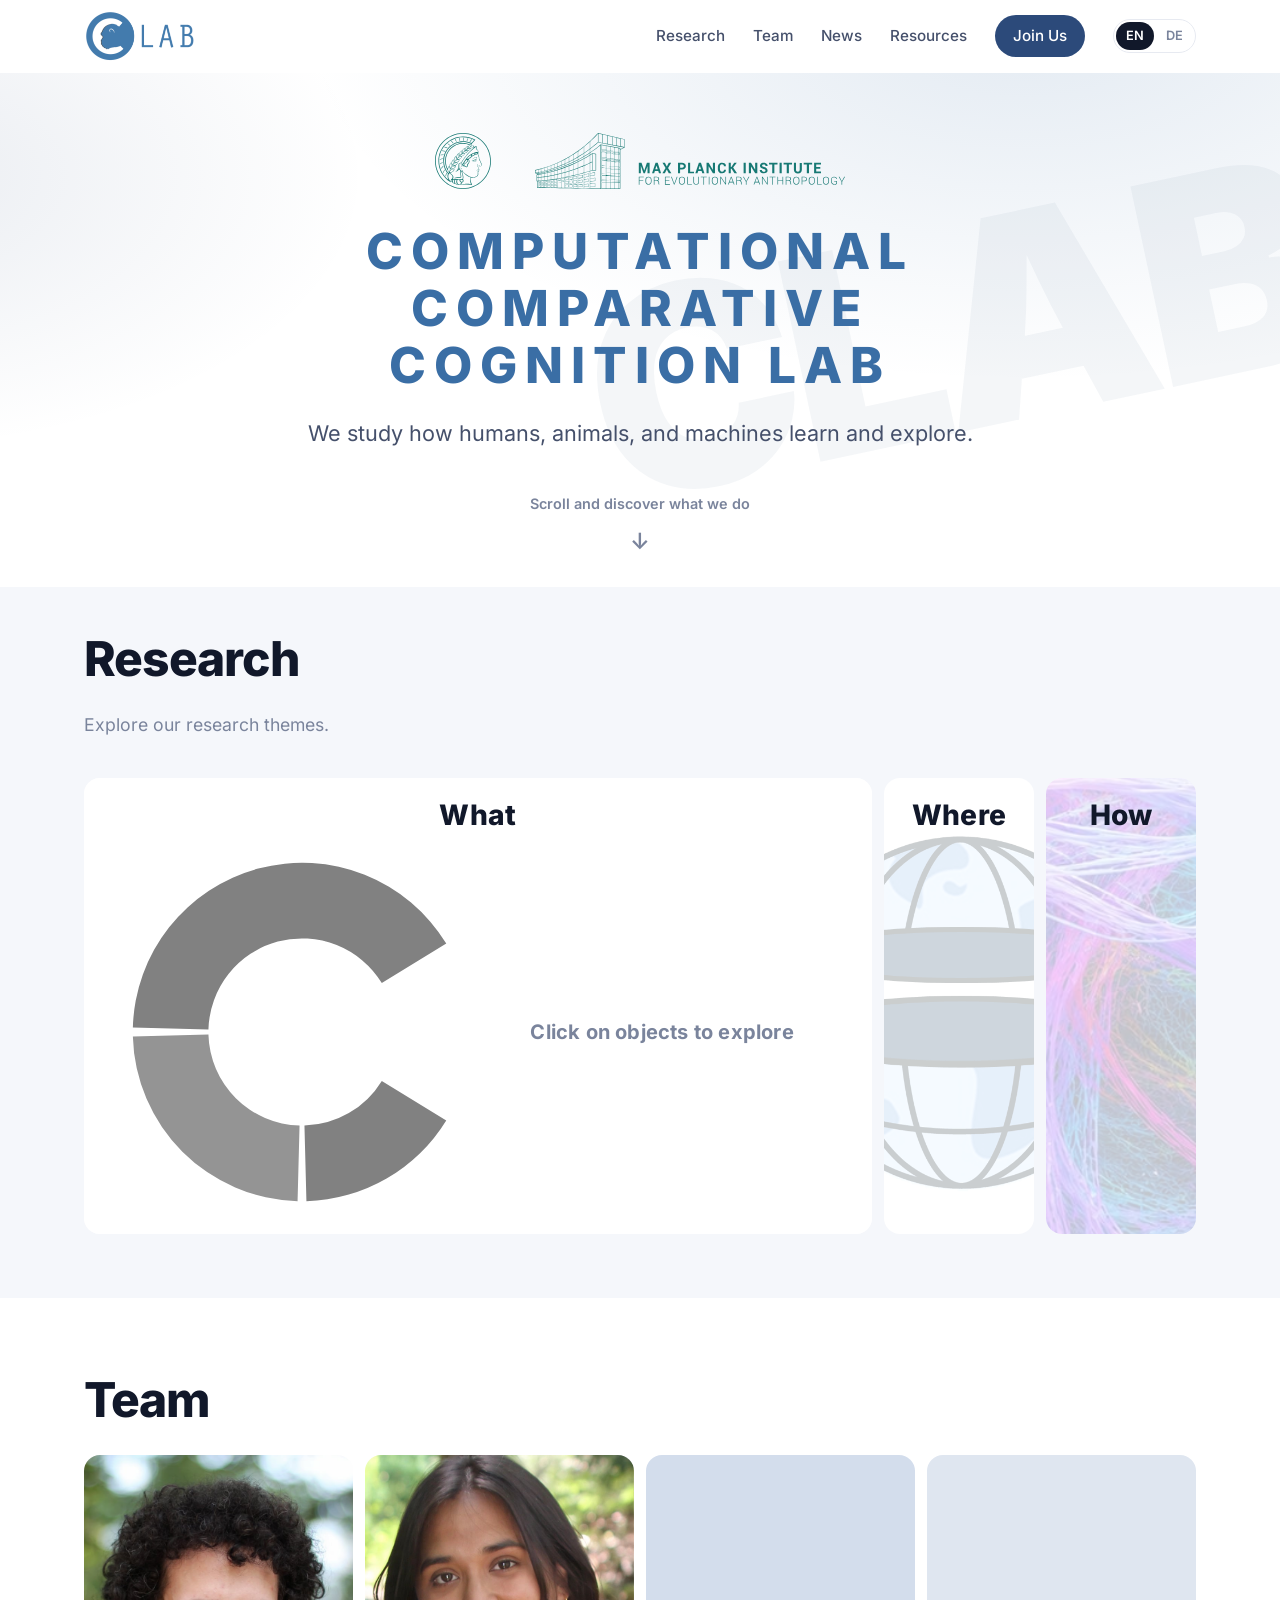
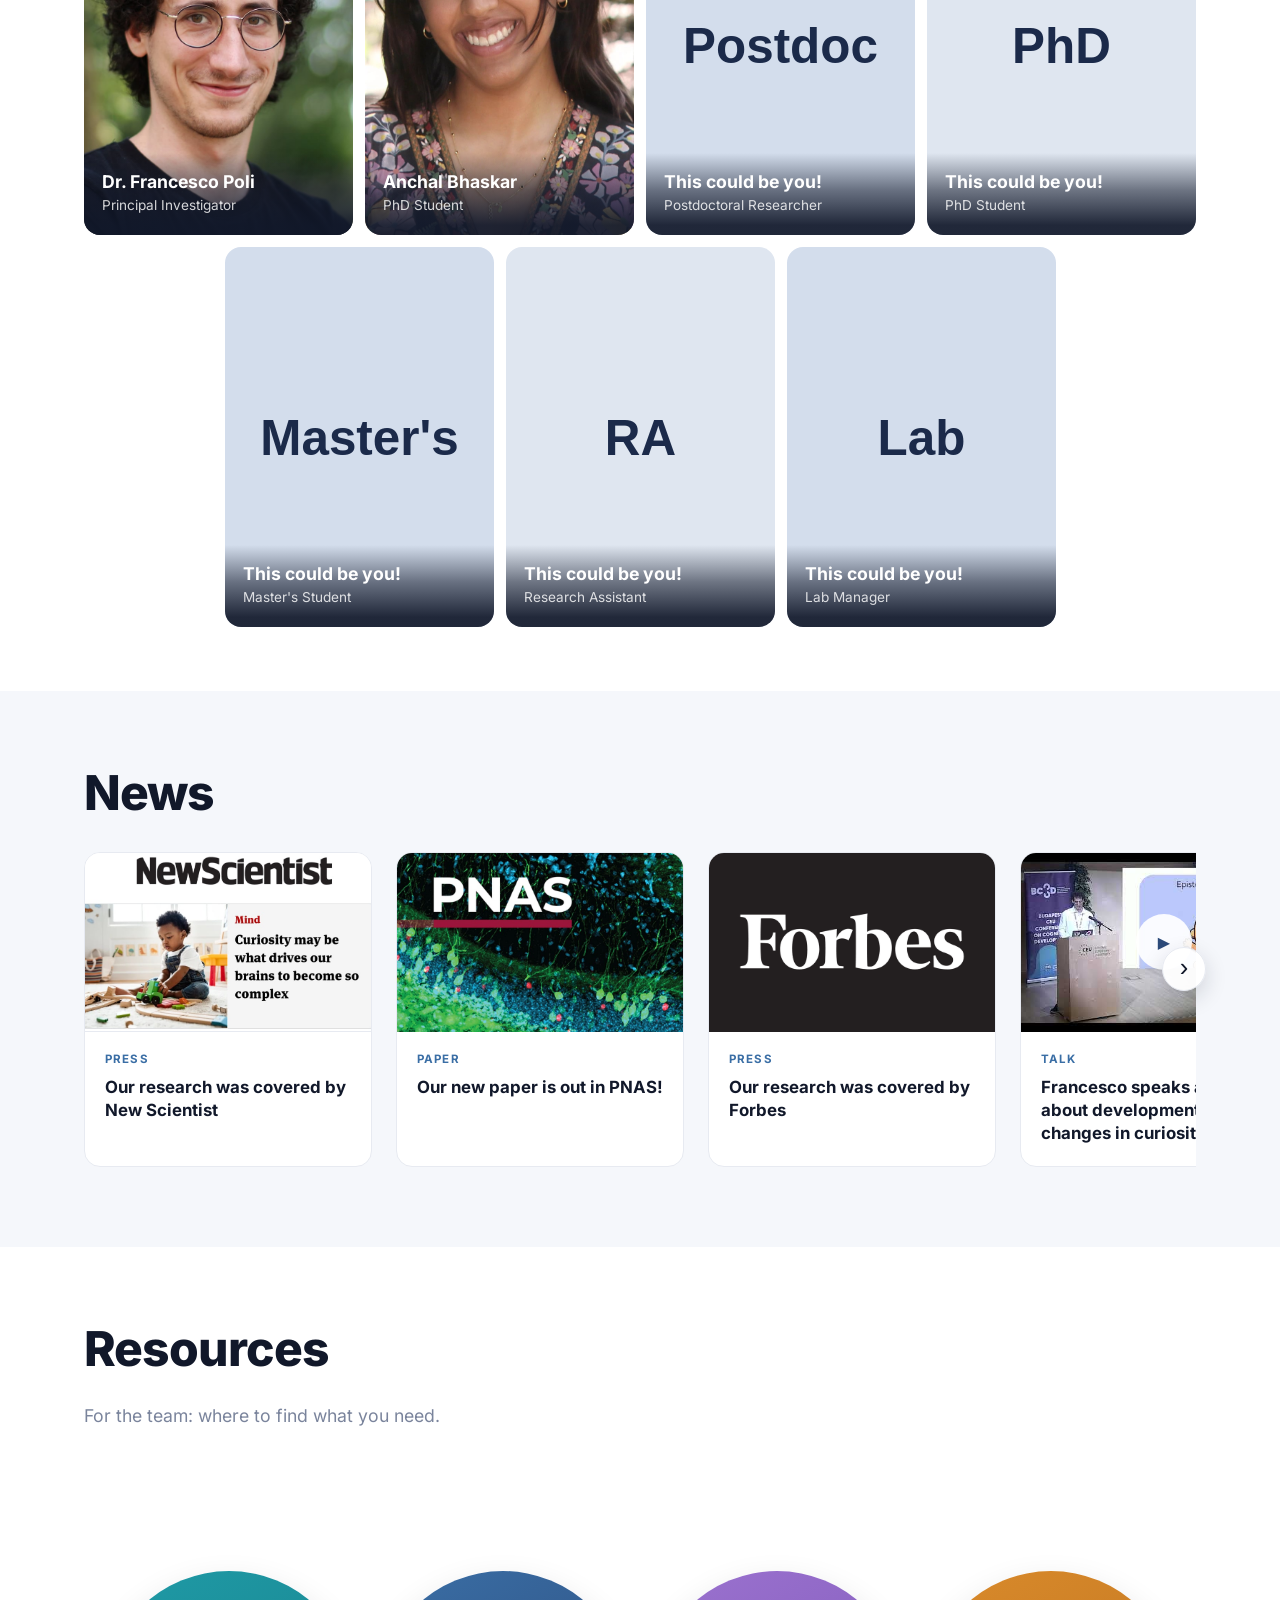
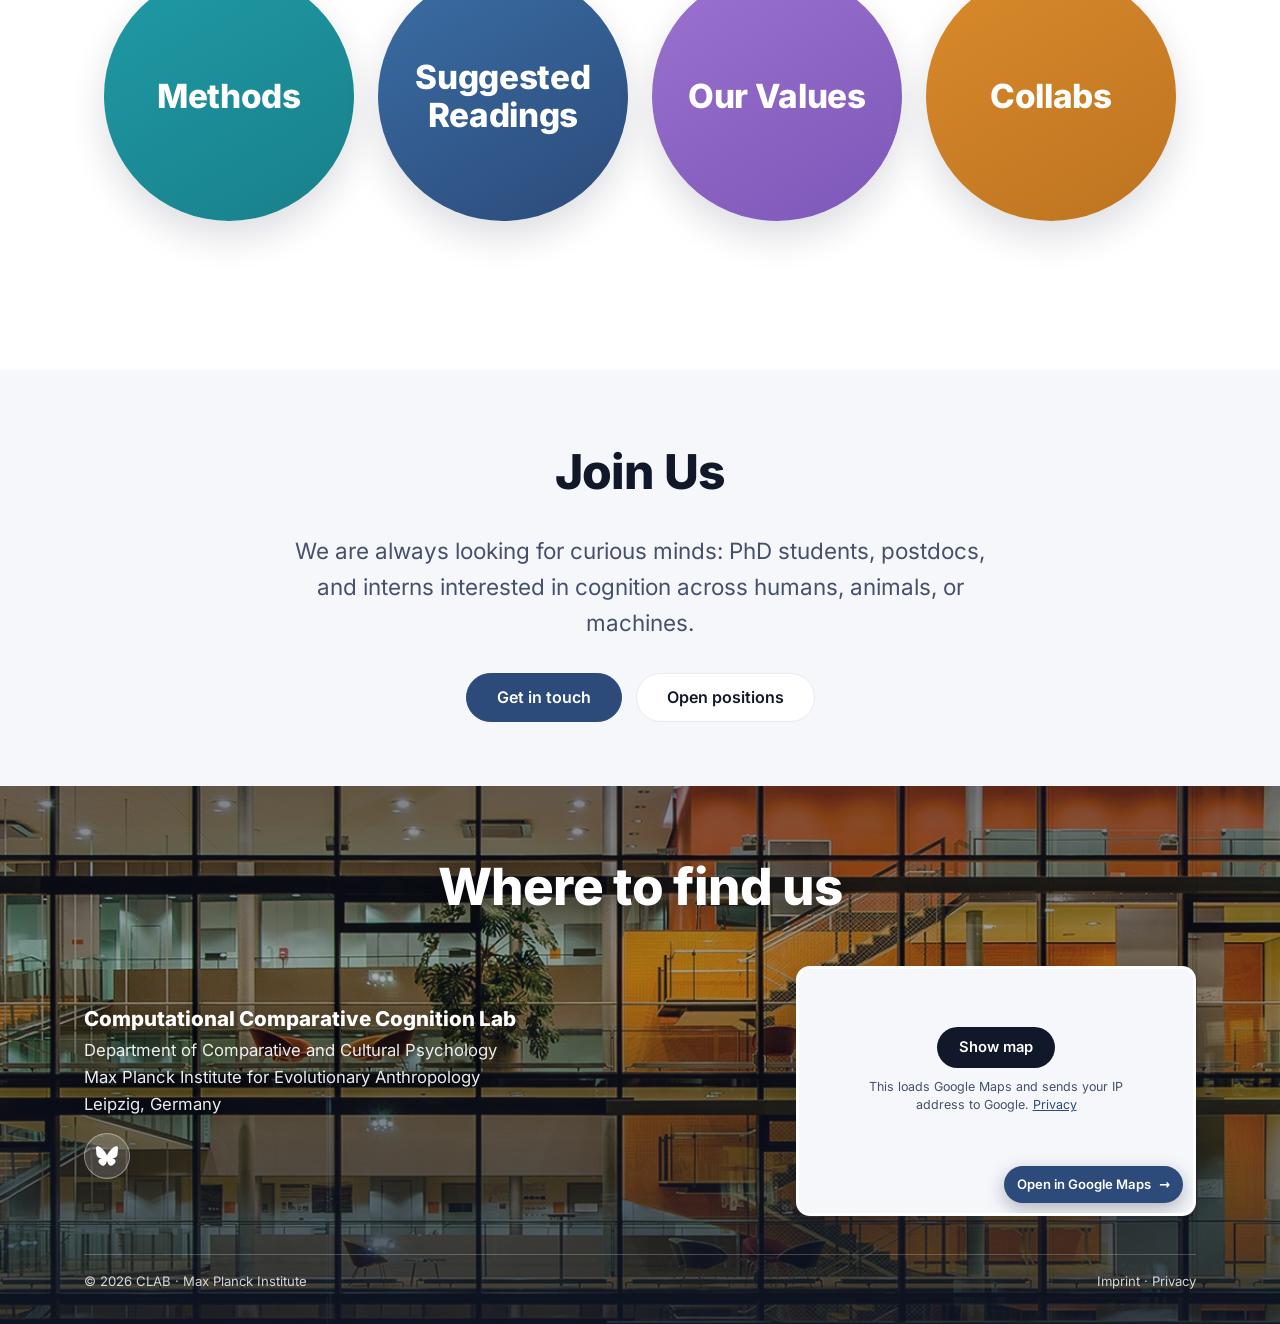
==== index.html @ a4407df7 "Initial publication of the CLAB website Co-Authored-By: Claude Opus 5.5 <noreply@anthropic.com>" ====
<!DOCTYPE html>
<html lang="en">
<head>
  <meta charset="UTF-8" />
  <meta name="viewport" content="width=device-width, initial-scale=1.0" />
  <title>CLAB · Computational Comparative Cognition Lab</title>
  <meta name="description" content="Computational Comparative Cognition Lab (CLAB) at the Max Planck Institute." />
  <link rel="icon" type="image/png" href="CLAB_small.png" />
  <link rel="stylesheet" href="assets/css/styles.css?v=26" />
</head>
<body>

  <!-- ============ HEADER / NAV ============ -->
  <header class="site-header" id="siteHeader">
    <div class="container header-inner">
      <a href="#top" class="brand">
        <img src="CLab_Logo2.png" alt="CLAB, Computational Comparative Cognition Lab" class="brand-logo" />
      </a>

      <nav class="main-nav" id="mainNav" aria-label="Main navigation">
        <a href="#research">Research</a>
        <a href="#team">Team</a>
        <a href="#news">News</a>
        <a href="#resources">Resources</a>
        <a href="#join" class="nav-cta">Join Us</a>
        <div class="lang-toggle" role="group" aria-label="Language">
          <button class="lang-btn is-active" data-lang="en">EN</button>
          <button class="lang-btn" data-lang="de">DE</button>
        </div>
      </nav>

      <button class="nav-toggle" id="navToggle" aria-label="Open menu" aria-expanded="false">
        <span></span><span></span><span></span>
      </button>
    </div>
  </header>

  <main id="top">

    <!-- ============ HERO ============ -->
    <section class="hero">
      <div class="container hero-inner reveal">
        <div class="hero-logos" aria-label="Affiliations">
          <img src="assets/img/mpg_logo.svg" alt="Max Planck Society" />
          <img src="assets/img/mpi_eva_logo.svg" alt="Max Planck Institute for Evolutionary Anthropology" />
        </div>
        <h1 class="hero-title">Computational<br />Comparative<br />Cognition Lab</h1>
        <p class="hero-tagline">We study how humans, animals, and machines learn and explore.</p>
        <a href="#research" class="scroll-prompt">
          <span>Scroll and discover what we do</span>
          <span class="scroll-arrow">↓</span>
        </a>
      </div>
      <div class="hero-sticker" aria-hidden="true">CLAB</div>
    </section>

    <!-- ============ RESEARCH (stacked numbered phases) ============ -->
    <section class="section research" id="research">
      <div class="container">
        <div class="section-head reveal">
          <h2 class="section-title">Research</h2>
          <p class="section-sub">Explore our research themes.</p>
        </div>

        <div class="research-deck reveal">

          <article class="deck-card deck-what" tabindex="0" aria-label="What">
            <span class="deck-label">What</span>
            <div class="deck-body">
              <div class="theme-stage" id="themeStage">
                <div class="c-art">
                  <svg id="cArt" viewBox="0 0 400 400" aria-label="Research themes: click a colour to explore">
                    <!-- coloured arc segments injected by main.js -->
                  </svg>
                </div>
                <div class="theme-panel" aria-live="polite">
                  <div class="theme-text theme-text--curiosity" data-theme="curiosity">
                    <h3>Curiosity</h3>
                    <p>How do humans and animals explore the world and forage for learning opportunities?</p>
                  </div>
                  <div class="theme-text theme-text--creativity" data-theme="creativity">
                    <h3>Creativity</h3>
                    <p>How do we recombine known elements into something genuinely new?</p>
                  </div>
                  <div class="theme-text theme-text--complexity" data-theme="complexity">
                    <h3>Complexity</h3>
                    <p>How does complex cognition emerge from simple components across evolution and development?</p>
                  </div>
                </div>
              </div>
            </div>
          </article>

          <article class="deck-card deck-where" tabindex="0" aria-label="Where">
            <span class="deck-label">Where</span>
            <div class="deck-body">
              <div class="where-stage" id="whereStage">
                <div class="where-art">
                  <img class="where-layer where-globe" src="globe.png" alt="" />
                  <img class="where-layer where-chimp" src="chimp.png" alt="" />
                  <img class="where-layer where-baby"  src="baby.png"  alt="" />
                  <!-- transparent hover hotspots over each element -->
                  <button class="where-hot" data-where="globe" aria-label="Globe" style="--x:50%;--y:14%;--w:82%;--h:24%"></button>
                  <button class="where-hot" data-where="globe" aria-label="Globe" style="--x:50%;--y:58%;--w:86%;--h:48%"></button>
                  <button class="where-hot" data-where="chimp" aria-label="Chimp" style="--x:34%;--y:53%;--w:38%;--h:34%"></button>
                  <button class="where-hot" data-where="baby"  aria-label="Baby"  style="--x:68%;--y:54%;--w:33%;--h:30%"></button>
                </div>
                <div class="where-panel" aria-live="polite">
                  <div class="where-text where-text--globe" data-where="globe">
                    <h3>Across the Globe</h3>
                    <p>All cultures are different. If we want to understand the cognitive abilities that are universal to all humans, we have to look for them across all cultures. Studying cultures also helps us understand how and why we vary, and which developmental and environmental factors shape those variations.</p>
                  </div>
                  <div class="where-text where-text--chimp" data-where="chimp">
                    <h3>Across Species</h3>
                    <p>Can we really say that something is special to humans if our closest relatives, the great apes, have it too? We compare brains and cognition across species to understand how they differ, and what makes us unique.</p>
                  </div>
                  <div class="where-text where-text--baby" data-where="baby">
                    <h3>Across Development</h3>
                    <p>The secret to human uniqueness lies in our long period of development: infants and children can actively explore the world and learn many complex cognitive and social skills from others. How does this happen?</p>
                  </div>
                </div>
              </div>
            </div>
          </article>

          <article class="deck-card deck-how" tabindex="0" aria-label="How">
            <span class="deck-label">How</span>
            <div class="deck-body">
              <div class="how-stack">
                <figure class="how-tile" tabindex="0">
                  <img src="tobii-pro-spectrum-developmental-research.jpg" alt="" />
                  <figcaption class="how-cap"><p>We use eye-tracking, pupillometry and behavioural techniques to study how cognition changes across species and development.</p></figcaption>
                </figure>
                <figure class="how-tile" tabindex="0">
                  <img src="cluster-computing-hero-image.jpg" alt="" />
                  <figcaption class="how-cap"><p>We develop computational models and artificial neural networks to gain mechanistic insights on cognition.</p></figcaption>
                </figure>
                <figure class="how-tile" tabindex="0">
                  <img src="brain.jpg" alt="" />
                  <figcaption class="how-cap"><p>We work with brain data to ground our understanding of cognition in what is biologically plausible.</p></figcaption>
                </figure>
              </div>
            </div>
          </article>

        </div>
      </div>
    </section>

    <!-- ============ TEAM ============ -->
    <section class="section team" id="team">
      <div class="container">
        <div class="section-head reveal">
          <h2 class="section-title">Team</h2>
        </div>

        <div class="people-grid reveal">
          <figure class="person" tabindex="0">
            <img class="person-photo" src="Francesco.JPG" alt="Dr. Francesco Poli" />
            <figcaption class="person-info">
              <div class="person-name"><strong>Dr. Francesco Poli</strong><span>Principal Investigator</span></div>
              <p class="person-bio">Francesco leads CLAB. He is interested in how humans and other animals learn and explore, and loves using eye-tracking and computational modelling to find out.</p>
              <div class="person-actions">
                <a class="person-bsky" href="https://bsky.app/profile/francescopoli.bsky.social" target="_blank" rel="noopener" aria-label="Bluesky profile of Francesco Poli">
                  <svg viewBox="0 0 24 24" aria-hidden="true"><path fill="currentColor" d="M5.202 2.857C7.954 4.922 10.913 9.11 12 11.358c1.087-2.247 4.046-6.436 6.798-8.501C20.783 1.366 24 .213 24 3.883c0 .732-.42 6.156-.667 7.037-.856 3.061-3.978 3.842-6.755 3.37 4.854.826 6.089 3.562 3.422 6.299-5.065 5.196-7.28-1.304-7.847-2.97-.104-.305-.152-.448-.153-.327 0-.121-.05.022-.153.327-.568 1.666-2.782 8.166-7.847 2.97-2.667-2.737-1.432-5.473 3.422-6.3-2.777.473-5.899-.308-6.755-3.369C.42 10.04 0 4.615 0 3.883c0-3.67 3.217-2.517 5.202-1.026"/></svg>
                </a>
                <a class="person-link" href="https://francescpoli.github.io/" target="_blank" rel="noopener">Go to personal website <span class="arrow-x">&rarr;</span></a>
              </div>
              <a class="person-email" href="mailto:francesco.poli@live.com">francesco.poli@live.com</a>
            </figcaption>
          </figure>
          <figure class="person" tabindex="0">
            <img class="person-photo" src="Anchal_Bhaskar.jpg" alt="Anchal Bhaskar" />
            <figcaption class="person-info">
              <div class="person-name"><strong>Anchal Bhaskar</strong><span>PhD Student</span></div>
              <p class="person-bio">Anchal is interested in Nature, Networks, and Nurture: How cognition is the result of genetic, brain, and behavioural processes across development.</p>
            </figcaption>
          </figure>
          <figure class="person" tabindex="0">
            <img class="person-photo" src="assets/img/team/role-postdoc.svg" alt="" />
            <figcaption class="person-info">
              <div class="person-name"><strong>This could be you!</strong><span>Postdoctoral Researcher</span></div>            </figcaption>
          </figure>
          <figure class="person" tabindex="0">
            <img class="person-photo" src="assets/img/team/role-phd.svg" alt="" />
            <figcaption class="person-info">
              <div class="person-name"><strong>This could be you!</strong><span>PhD Student</span></div>            </figcaption>
          </figure>
          <figure class="person" tabindex="0">
            <img class="person-photo" src="assets/img/team/role-masters.svg" alt="" />
            <figcaption class="person-info">
              <div class="person-name"><strong>This could be you!</strong><span>Master's Student</span></div>            </figcaption>
          </figure>
          <figure class="person" tabindex="0">
            <img class="person-photo" src="assets/img/team/role-ra.svg" alt="" />
            <figcaption class="person-info">
              <div class="person-name"><strong>This could be you!</strong><span>Research Assistant</span></div>            </figcaption>
          </figure>
          <figure class="person" tabindex="0">
            <img class="person-photo" src="assets/img/team/role-lab.svg" alt="" />
            <figcaption class="person-info">
              <div class="person-name"><strong>This could be you!</strong><span>Lab Manager</span></div>            </figcaption>
          </figure>
        </div>
      </div>
    </section>

    <!-- ============ NEWS (three video cards row) ============ -->
    <section class="section news" id="news">
      <div class="container">
        <div class="section-head reveal">
          <h2 class="section-title">News</h2>
        </div>

        <div class="news-scroller reveal">
          <div class="card-grid" id="newsTrack">
            <a class="news-card" href="https://www.newscientist.com/article/2596932-curiosity-may-be-what-drives-our-brains-to-become-so-complex/" target="_blank" rel="noopener">
              <div class="news-media news-media--light"><img src="assets/img/news/new-scientist.jpg" alt="New Scientist article: Curiosity may be what drives our brains to become so complex" /></div>
              <div class="card-text">
                <span class="card-tag">Press</span>
                <h3>Our research was covered by New Scientist</h3>
              </div>
            </a>

            <a class="news-card" href="https://www.pnas.org/doi/abs/10.1073/pnas.2610400123" target="_blank" rel="noopener">
              <div class="news-media"><img src="assets/img/news/pnas.jpg" alt="PNAS" /></div>
              <div class="card-text">
                <span class="card-tag">Paper</span>
                <h3>Our new paper is out in PNAS!</h3>
              </div>
            </a>

            <a class="news-card" href="https://www.forbes.com/sites/alisonescalante/2025/01/28/autistic-traits-promote-curiosity-driven-learning-research-finds/" target="_blank" rel="noopener">
              <div class="news-media"><img src="assets/img/news/forbes-logo.png" alt="Forbes" /></div>
              <div class="card-text">
                <span class="card-tag">Press</span>
                <h3>Our research was covered by Forbes</h3>
              </div>
            </a>

            <a class="news-card" href="https://www.youtube.com/watch?v=vPxMyfUJO1A" target="_blank" rel="noopener">
              <div class="news-media">
                <img src="assets/img/news/talk-bcccd.jpg" alt="" />
                <span class="play-btn" aria-hidden="true">▶</span>
              </div>
              <div class="card-text">
                <span class="card-tag">Talk</span>
                <h3>Francesco speaks at BCCCD about developmental changes in curiosity</h3>
              </div>
            </a>

            <a class="news-card" href="https://www.science.org/doi/full/10.1126/sciadv.adu2014" target="_blank" rel="noopener">
              <div class="news-media news-media--light"><img src="assets/img/news/science-advances.png" alt="Science Advances" /></div>
              <div class="card-text">
                <span class="card-tag">Paper</span>
                <h3>Our new paper is out in Science Advances!</h3>
              </div>
            </a>

            <a class="news-card" href="https://www.youtube.com/watch?v=eVUE-fwRyqg" target="_blank" rel="noopener">
              <div class="news-media">
                <img src="assets/img/news/podcast-monkey.jpg" alt="" />
                <span class="play-btn" aria-hidden="true">▶</span>
              </div>
              <div class="card-text">
                <span class="card-tag">Podcast</span>
                <h3>Francesco was interviewed at The Monkey Podcast</h3>
              </div>
            </a>

            <a class="news-card" href="https://www.youtube.com/watch?v=OwGvCDxMd94&list=PLQL6z4JeTTQmodlMcLj5oqmxBh_BkLVMI" target="_blank" rel="noopener">
              <div class="news-media">
                <img src="assets/img/news/talk-icdl.jpg" alt="" />
                <span class="play-btn" aria-hidden="true">▶</span>
              </div>
              <div class="card-text">
                <span class="card-tag">Talk</span>
                <h3>Francesco spoke at ICDL about exploratory behaviour in infants</h3>
              </div>
            </a>
          </div>
          <button class="news-arrow news-arrow--prev" id="newsPrev" aria-label="Newer news" hidden>&lsaquo;</button>
          <button class="news-arrow news-arrow--next" id="newsNext" aria-label="Older news">&rsaquo;</button>
        </div>
      </div>
    </section>

    <!-- ============ RESOURCES (floating circles for the team) ============ -->
    <section class="section resources" id="resources">
      <div class="container">
        <div class="section-head reveal">
          <h2 class="section-title">Resources</h2>
          <p class="section-sub">For the team: where to find what you need.</p>
        </div>

        <div class="res-deck reveal">
          <div class="res-circle res-methods" tabindex="0">
            <div class="res-inner">
              <h3 class="res-title">Methods</h3>
              <div class="res-body">
                <p class="methods-tagline">A roadmap to open tools and methods in cognitive neuroscience.</p>
                <div class="methods-row">
                  <a class="method-item" href="https://devstart.org" target="_blank" rel="noopener">
                    <img class="method-logo" src="devstart.png" alt="DevStart" />
                    <span class="method-name">DevStart</span>
                    <small class="method-desc">Hands-on tutorials to code, create experiments, analyse data</small>
                  </a>
                  <a class="method-item" href="https://experimentology.io" target="_blank" rel="noopener">
                    <img class="method-logo" src="experimentology.png" alt="Experimentology" />
                    <span class="method-name">Experimentology</span>
                    <small class="method-desc">The conceptual side of things, for a deeper understanding</small>
                  </a>
                  <a class="method-item" href="https://neuromatch.io" target="_blank" rel="noopener">
                    <img class="method-logo" src="neuromatch.png" alt="Neuromatch" />
                    <span class="method-name">Neuromatch</span>
                    <small class="method-desc">Towards computational neuroscience</small>
                  </a>
                </div>
              </div>
            </div>
          </div>

          <div class="res-circle res-readings" tabindex="0">
            <div class="res-inner">
              <h3 class="res-title">Suggested Readings</h3>
              <div class="res-body">
                <ul class="readings-list">
                  <li><a href="https://smallpotatoes.paulbloom.net/p/a-lot-of-developmental-psychology-f0a" target="_blank" rel="noopener">
                    <span class="reading-cite">Bloom (2026)</span> A lot of developmental psychology isn't worth doing</a></li>
                  <li><a href="https://www.jstor.org/stable/jj.33506890" target="_blank" rel="noopener">
                    <span class="reading-cite">Mars (2026)</span> The Fox, the Shrew, and You: How Brains Evolved</a></li>
                  <li><a href="https://www.cell.com/trends/cognitive-sciences/fulltext/S1364-6613(24)00028-7" target="_blank" rel="noopener">
                    <span class="reading-cite">Poli et al. (2024)</span> Curiosity and the dynamics of optimal exploration</a></li>
                </ul>
              </div>
            </div>
          </div>

          <div class="res-circle res-values" tabindex="0">
            <div class="res-inner">
              <h3 class="res-title">Our Values</h3>
              <div class="res-body">
                <div class="values-row" id="valuesRow">
                  <button type="button" class="value-bubble" data-v="transparency">Transparency</button>
                  <button type="button" class="value-bubble" data-v="care">Care</button>
                  <button type="button" class="value-bubble" data-v="slow">Slow science</button>
                </div>
                <div class="value-detail">
                  <p class="value-text" data-v="transparency"><strong class="vt-name">Transparency</strong>It applies to all aspects of research. To communication: mutual goals and expectations should be clear to everyone. To scientific opinions: it is absolutely fine to disagree, and if anything the scientific method is there to help us understand which of conflicting opinions is closer to the truth. To mistakes: we are doing complicated jobs and mistakes can happen, but like every other aspect they should not be hidden. They should be communicated and taken as an opportunity to grow.</p>
                  <p class="value-text" data-v="care"><strong class="vt-name">Care</strong>In the lab, mutual care and respect are valued. We are a team, and goals are always shared. Helping each other and making sure that we are all thriving is foundational to who we are as a team.</p>
                  <p class="value-text" data-v="slow"><strong class="vt-name">Slow science</strong>Slow does not mean idle: there is a lot to do in a research project, many aspects to think about and keep track of, but they should not be rushed. The focus is on learning and understanding, not delivering. We are the only known animal in the universe with a chance to understand where we come from and who we are. Let's take this as an exciting gift, not a stressful chore. <a class="value-link" href="https://www.slow-science.com/" target="_blank" rel="noopener">Find out more <span class="arrow-x">&rarr;</span></a></p>
                </div>
              </div>
            </div>
          </div>

          <div class="res-circle res-collabs" tabindex="0">
            <div class="res-inner">
              <h3 class="res-title">Collabs</h3>
              <div class="res-body">
                <div class="collabs-row">
                  <a class="collab" href="https://scholar.google.com/citations?user=8iFyhckAAAAJ" target="_blank" rel="noopener">
                    <span class="collab-photo"><img src="Tommaso_Ghilardi.jpg" alt="Tommaso Ghilardi" /></span>
                    <span class="collab-name">Tommaso Ghilardi</span>
                  </a>
                  <a class="collab" href="https://scholar.google.com/citations?user=SXzeQH0AAAAJ" target="_blank" rel="noopener">
                    <span class="collab-photo"><img src="Duncan_Astle.png" alt="Duncan Astle" /></span>
                    <span class="collab-name">Duncan Astle</span>
                  </a>
                  <a class="collab" href="https://scholar.google.com/citations?user=652pLAUAAAAJ" target="_blank" rel="noopener">
                    <span class="collab-photo"><img src="Kayson_Fakhar.jpg" alt="Kayson Fakhar" /></span>
                    <span class="collab-name">Kayson Fakhar</span>
                  </a>
                  <a class="collab" href="https://scholar.google.com/citations?user=gOTxTaoAAAAJ" target="_blank" rel="noopener">
                    <span class="collab-photo"><img src="Azzurra_Ruggeri.jpg" alt="Azzurra Ruggeri" /></span>
                    <span class="collab-name">Azzurra Ruggeri</span>
                  </a>
                  <a class="collab" href="https://scholar.google.com/citations?user=u7j5P8MAAAAJ" target="_blank" rel="noopener">
                    <span class="collab-photo"><img src="Sabine_Hunnius.png" alt="Sabine Hunnius" /></span>
                    <span class="collab-name">Sabine Hunnius</span>
                  </a>
                  <a class="collab" href="https://scholar.google.com/citations?user=t6sb0foAAAAJ" target="_blank" rel="noopener">
                    <span class="collab-photo"><img src="Agi_Kovacs.jpg" alt="Ágnes Kovács" /></span>
                    <span class="collab-name">Ágnes Kovács</span>
                  </a>
                  <a class="collab" href="https://scholar.google.com/citations?user=5xWoGMgAAAAJ" target="_blank" rel="noopener">
                    <span class="collab-photo"><img src="Rogier_Mars.png" alt="Rogier Mars" /></span>
                    <span class="collab-name">Rogier Mars</span>
                  </a>
                  <a class="collab" href="https://scholar.google.com/citations?user=l_4yjIMAAAAJ" target="_blank" rel="noopener">
                    <span class="collab-photo"><img src="Charlotte_Grosse_Wiesmann.jpg" alt="Charlotte Grosse Wiesmann" /></span>
                    <span class="collab-name">Charlotte Grosse Wiesmann</span>
                  </a>
                  <a class="collab" href="https://scholar.google.com/citations?user=gCqGj4sAAAAJ" target="_blank" rel="noopener">
                    <span class="collab-photo"><img src="P-Y_Oudeyer.png" alt="Pierre-Yves Oudeyer" /></span>
                    <span class="collab-name">Pierre-Yves Oudeyer</span>
                  </a>
                  <a class="collab" href="https://scholar.google.com/citations?user=KFUbXYYAAAAJ" target="_blank" rel="noopener">
                    <span class="collab-photo"><img src="Matej_Hoffmann.jpg" alt="Matej Hoffmann" /></span>
                    <span class="collab-name">Matej Hoffmann</span>
                  </a>
                </div>
              </div>
            </div>
          </div>
        </div>
      </div>
    </section>

    <!-- ============ JOIN US ============ -->
    <section class="section join" id="join">
      <div class="container narrow reveal">
        <h2 class="section-title">Join Us</h2>
        <p class="lead">
          We are always looking for curious minds: PhD students, postdocs, and
          interns interested in cognition across humans, animals, or machines.
        </p>
        <div class="join-actions">
          <a href="mailto:francesco.poli@live.com" class="btn btn-primary">Get in touch</a>
          <button type="button" class="btn btn-ghost" id="openPositionsBtn">Open positions</button>
        </div>

        <dialog class="positions-dialog" id="positionsDialog" aria-label="Open positions">
          <div class="dialog-inner">
            <button class="dialog-close" data-close aria-label="Close">&times;</button>
            <p>We do not have open positions at the moment, but you can get in touch to explore possibilities for grants or scholarships to apply to together!</p>
            <a class="btn btn-primary" href="mailto:francesco.poli@live.com">Get in touch</a>
          </div>
        </dialog>
      </div>
    </section>

  </main>

  <!-- ============ WHERE TO FIND US (footer) ============ -->
  <footer class="findus" id="findus" aria-label="Where to find us">
    <img class="findus-bg" src="max_planck_institute_for_evolutionary_anthropology_cover.jpg" alt="Max Planck Institute for Evolutionary Anthropology, Leipzig" />
    <div class="findus-content">
      <h2 class="findus-title">Where to find us</h2>
      <div class="findus-cols">
        <div class="findus-address">
          <p>
            <strong>Computational Comparative Cognition Lab</strong><br />
            Department of Comparative and Cultural Psychology<br />
            Max Planck Institute for Evolutionary Anthropology<br />
            Leipzig, Germany
          </p>
          <a class="findus-bsky" href="https://bsky.app/profile/francescopoli.bsky.social" target="_blank" rel="noopener" aria-label="Bluesky profile of Francesco Poli">
            <svg viewBox="0 0 24 24" aria-hidden="true"><path fill="currentColor" d="M5.202 2.857C7.954 4.922 10.913 9.11 12 11.358c1.087-2.247 4.046-6.436 6.798-8.501C20.783 1.366 24 .213 24 3.883c0 .732-.42 6.156-.667 7.037-.856 3.061-3.978 3.842-6.755 3.37 4.854.826 6.089 3.562 3.422 6.299-5.065 5.196-7.28-1.304-7.847-2.97-.104-.305-.152-.448-.153-.327 0-.121-.05.022-.153.327-.568 1.666-2.782 8.166-7.847 2.97-2.667-2.737-1.432-5.473 3.422-6.3-2.777.473-5.899-.308-6.755-3.369C.42 10.04 0 4.615 0 3.883c0-3.67 3.217-2.517 5.202-1.026"/></svg>
          </a>
        </div>
        <div class="findus-map" id="findusMap">
          <!-- The Google Map loads only after a click (see main.js and privacy.html) -->
          <div class="map-consent" id="mapConsent">
            <button type="button" class="map-load" id="mapLoadBtn">Show map</button>
            <p>This loads Google Maps and sends your IP address to Google. <a href="privacy.html">Privacy</a></p>
          </div>
          <a class="findus-cta"
             href="https://www.google.com/maps/search/?api=1&query=Max+Planck+Institute+for+Evolutionary+Anthropology+Leipzig"
             target="_blank" rel="noopener" aria-label="Open the Max Planck Institute for Evolutionary Anthropology in Google Maps">Open in Google Maps <span class="arrow-x">&rarr;</span></a>
        </div>
      </div>
      <div class="findus-legal">
        <span>© <span id="year"></span> CLAB · Max Planck Institute</span>
        <span><a href="imprint.html">Imprint</a> · <a href="privacy.html">Privacy</a></span>
      </div>
    </div>
  </footer>

  <script src="assets/js/main.js?v=20"></script>
</body>
</html>
---- assets/css/styles.css ----
/* ============================================================
   CLAB · Computational Comparative Cognition Lab
   ============================================================ */

/* Inter is self-hosted so no visitor data goes to Google Fonts (licence: assets/fonts/OFL.txt) */
@font-face {
  font-family: 'Inter'; font-style: normal; font-weight: 100 900; font-display: swap;
  src: url('../fonts/inter-latin-wght-normal.woff2') format('woff2');
  unicode-range: U+0000-00FF, U+0131, U+0152-0153, U+02BB-02BC, U+02C6, U+02DA, U+02DC, U+0304, U+0308, U+0329, U+2000-206F, U+20AC, U+2122, U+2191, U+2193, U+2212, U+2215, U+FEFF, U+FFFD;
}
@font-face {
  font-family: 'Inter'; font-style: normal; font-weight: 100 900; font-display: swap;
  src: url('../fonts/inter-latin-ext-wght-normal.woff2') format('woff2');
  unicode-range: U+0100-02BA, U+02BD-02C5, U+02C7-02CC, U+02CE-02D7, U+02DD-02FF, U+0304, U+0308, U+0329, U+1D00-1DBF, U+1E00-1E9F, U+1EF2-1EFF, U+2020, U+20A0-20AB, U+20AD-20C0, U+2113, U+2C60-2C7F, U+A720-A7FF;
}

:root {
  --ink: #11182a;
  --ink-soft: #45506b;
  --muted: #7a849c;
  --line: #e7eaf1;
  --bg: #ffffff;
  --bg-alt: #f5f7fb;
  --accent: #2c4a7a;
  --accent-bright: #3a6ea5;
  --radius: 16px;
  --maxw: 1160px;
  --header-h: 72px;
  --ease: cubic-bezier(.16, 1, .3, 1);
}

* { box-sizing: border-box; }

html { scroll-behavior: smooth; scroll-padding-top: var(--header-h); }

body {
  margin: 0;
  font-family: 'Inter', system-ui, sans-serif;
  color: var(--ink);
  background: var(--bg);
  line-height: 1.6;
  -webkit-font-smoothing: antialiased;
}

img { max-width: 100%; display: block; }
a { color: inherit; text-decoration: none; }

.container { width: 100%; max-width: var(--maxw); margin: 0 auto; padding: 0 24px; }
.narrow { max-width: 760px; }

/* ============ HEADER ============ */
.site-header {
  position: sticky; top: 0; z-index: 100;
  background: rgba(255,255,255,.85);
  backdrop-filter: saturate(180%) blur(12px);
  border-bottom: 1px solid transparent;
  transition: border-color .3s var(--ease), box-shadow .3s var(--ease);
}
.site-header.scrolled {
  border-bottom-color: var(--line);
  box-shadow: 0 4px 24px rgba(17,24,42,.04);
}
.header-inner {
  height: var(--header-h);
  display: flex; align-items: center; justify-content: space-between;
}
.brand { display: flex; align-items: center; gap: 10px; font-weight: 800; }
.brand-logo { height: 52px; width: auto; }

.main-nav { display: flex; align-items: center; gap: 28px; }
.main-nav > a {
  font-size: .95rem; font-weight: 500; color: var(--ink-soft);
  position: relative; transition: color .2s var(--ease);
}
.main-nav > a:hover { color: var(--ink); }
.main-nav > a::after {
  content: ""; position: absolute; left: 0; bottom: -6px; height: 2px; width: 0;
  background: var(--accent-bright); transition: width .25s var(--ease);
}
.main-nav > a:hover::after { width: 100%; }

.nav-cta {
  background: var(--accent); color: #fff !important;
  padding: 9px 18px; border-radius: 999px;
}
.nav-cta::after { display: none; }
.nav-cta:hover { background: var(--accent-bright); }

.lang-toggle { display: flex; gap: 2px; border: 1px solid var(--line); border-radius: 999px; padding: 2px; }
.lang-btn {
  border: 0; background: transparent; cursor: pointer;
  font: inherit; font-size: .8rem; font-weight: 600; color: var(--muted);
  padding: 4px 10px; border-radius: 999px; transition: .2s var(--ease);
}
.lang-btn.is-active { background: var(--ink); color: #fff; }

.nav-toggle {
  display: none; flex-direction: column; gap: 5px;
  background: none; border: 0; cursor: pointer; padding: 8px;
}
.nav-toggle span { width: 24px; height: 2px; background: var(--ink); transition: .3s var(--ease); }
.nav-toggle[aria-expanded="true"] span:nth-child(1) { transform: translateY(7px) rotate(45deg); }
.nav-toggle[aria-expanded="true"] span:nth-child(2) { opacity: 0; }
.nav-toggle[aria-expanded="true"] span:nth-child(3) { transform: translateY(-7px) rotate(-45deg); }

/* ============ HERO ============ */
.hero {
  position: relative; overflow: hidden;
  padding: clamp(27px, 4.7vw, 60px) 0 clamp(14px, 2.2vw, 28px);
  background:
    radial-gradient(1200px 600px at 80% -10%, rgba(58,110,165,.14), transparent 60%),
    radial-gradient(900px 500px at -10% 20%, rgba(44,74,122,.10), transparent 55%),
    var(--bg);
  text-align: center;
}
.hero-inner { position: relative; z-index: 2; }

.hero-logos {
  display: flex; align-items: center; justify-content: center; flex-wrap: wrap;
  gap: 28px 44px; margin: 0 0 34px;
}
.hero-logos img { height: 56px; width: auto; opacity: .9; }
.hero-logo-placeholder {
  display: inline-grid; place-items: center; height: 56px; padding: 0 22px;
  border: 1px dashed var(--line); border-radius: 10px;
  color: var(--muted); font-size: .8rem; font-weight: 600; text-align: center;
}

.hero-title {
  text-transform: uppercase; letter-spacing: .16em; font-weight: 800;
  font-size: clamp(1.5rem, 4.2vw, 3.1rem); line-height: 1.15;
  color: var(--accent-bright); margin: 0 0 22px;
}
.hero-tagline {
  margin: 0 auto 40px; font-size: clamp(1.05rem, 2.2vw, 1.35rem);
  color: var(--ink-soft); white-space: nowrap;
}
@media (max-width: 640px) {
  .hero-tagline { white-space: normal; max-width: 30ch; }
}
.scroll-prompt {
  display: inline-flex; flex-direction: column; align-items: center; gap: 8px;
  font-size: .9rem; font-weight: 600; color: var(--muted);
}
.scroll-arrow { font-size: 1.4rem; animation: bob 1.8s var(--ease) infinite; }
@keyframes bob { 0%,100% { transform: translateY(0); } 50% { transform: translateY(8px); } }

.hero-sticker {
  position: absolute; right: -40px; top: 50%; transform: translateY(-50%) rotate(-12deg);
  font-size: clamp(8rem, 22vw, 20rem); font-weight: 900; letter-spacing: -.04em;
  color: rgba(44,74,122,.05); z-index: 1; pointer-events: none; user-select: none;
}

/* ============ GENERIC SECTION ============ */
.section { padding: clamp(32px, 5vw, 65px) 0; }
.research, .news, .join { background: var(--bg-alt); }
.team, .resources { background: var(--bg); }

/* ============ WHERE TO FIND US (image footer: address + map + legal) ============ */
.findus { position: relative; overflow: hidden; background: var(--ink); }
.findus-bg { position: absolute; inset: 0; width: 100%; height: 100%; object-fit: cover; z-index: 0; }
.findus::after {
  content: ""; position: absolute; inset: 0; z-index: 1;
  background: linear-gradient(to bottom, rgba(17,24,42,.55), rgba(17,24,42,.35) 35%, rgba(17,24,42,.8));
}
.findus-content {
  position: relative; z-index: 2; max-width: var(--maxw); margin: 0 auto; color: #fff;
  padding: clamp(30px, 5vw, 60px) 24px clamp(20px, 3vw, 32px);
  display: flex; flex-direction: column; gap: clamp(22px, 4vw, 38px);
}
.findus-title {
  margin: 0; text-align: center; font-weight: 800; letter-spacing: -.02em;
  font-size: clamp(2rem, 4.5vw, 3.2rem); text-shadow: 0 2px 18px rgba(0,0,0,.35);
}
.findus-cols {
  display: flex; align-items: center; justify-content: space-between;
  gap: clamp(24px, 4vw, 56px); flex-wrap: wrap;
}
.findus-address { flex: 1 1 320px; text-shadow: 0 1px 12px rgba(0,0,0,.5); }
.findus-address p { margin: 0 0 16px; line-height: 1.6; font-size: clamp(.92rem, 1.3vw, 1.05rem); color: rgba(255,255,255,.92); }
.findus-address strong { display: inline-block; margin-bottom: 2px; font-size: clamp(1.05rem, 1.6vw, 1.3rem); font-weight: 800; color: #fff; }
.findus-bsky {
  display: inline-flex; align-items: center; justify-content: center; width: 46px; height: 46px;
  border-radius: 50%; background: rgba(255,255,255,.16); border: 1px solid rgba(255,255,255,.4); color: #fff;
  transition: background .25s var(--ease), transform .25s var(--ease);
}
.findus-bsky:hover { background: rgba(255,255,255,.32); transform: translateY(-2px); }
.findus-bsky svg { width: 22px; height: 22px; }
.findus-map {
  position: relative; flex: 0 0 auto; display: block;
  width: clamp(260px, 34vw, 400px); height: clamp(190px, 22vw, 250px);
  border-radius: 14px; overflow: hidden; border: 3px solid #fff; box-shadow: 0 16px 40px rgba(17,24,42,.4);
}
.findus-map { background: var(--bg-alt); }
.findus-map iframe { position: absolute; inset: 0; width: 100%; height: 100%; border: 0; }
.map-consent {
  position: absolute; inset: 0; padding: 14px 18px 56px;
  display: flex; flex-direction: column; align-items: center; justify-content: center; gap: 10px;
  text-align: center; color: var(--ink-soft);
}
.map-consent[hidden] { display: none; }
.map-consent p { margin: 0; max-width: 300px; font-size: .78rem; line-height: 1.4; }
.map-consent a { color: var(--accent); text-decoration: underline; }
.map-load {
  border: 0; cursor: pointer; font: inherit; font-weight: 600; font-size: .92rem;
  padding: 9px 22px; border-radius: 999px; background: var(--ink); color: #fff;
  transition: background .25s var(--ease);
}
.map-load:hover { background: var(--accent-bright); }
.findus-cta {
  position: absolute; right: 10px; bottom: 10px;
  display: inline-flex; align-items: center; gap: 8px;
  padding: 8px 13px; border-radius: 999px;
  background: var(--accent); color: #fff; font-weight: 600; font-size: .82rem;
  box-shadow: 0 6px 18px rgba(17,24,42,.3); transition: background .25s var(--ease);
}
.findus-cta:hover { background: var(--accent-bright); }
.findus-legal {
  display: flex; justify-content: space-between; flex-wrap: wrap; gap: 8px;
  padding-top: 16px; border-top: 1px solid rgba(255,255,255,.22);
  font-size: .82rem; color: rgba(255,255,255,.8);
}
.findus-legal a { color: rgba(255,255,255,.8); }
.findus-legal a:hover { color: #fff; text-decoration: underline; }
@media (max-width: 700px) {
  .findus-cols { flex-direction: column; align-items: stretch; }
  .findus-map { width: 100%; height: clamp(180px, 50vw, 240px); }
}

.section-title {
  font-size: clamp(1.9rem, 4vw, 3rem); font-weight: 800; letter-spacing: -.02em;
  margin: 0 0 14px;
}
.section-sub { font-size: 1.1rem; color: var(--muted); margin: 0; }
.section-head { margin-bottom: 56px; }
.lead { font-size: clamp(1.1rem, 2vw, 1.4rem); color: var(--ink-soft); }
.muted { color: var(--muted); font-weight: 600; }

/* ============ RESEARCH DECK (What / Where / How accordion) ============ */
.research { padding-top: clamp(18px, 2.8vw, 34px); } /* tighter gap below the hero arrow */
.research .section-head { margin-bottom: 39px; } /* ~30% tighter than default */
/* Captionless sections: pull content up right under the title */
.team .section-head, .news .section-head { margin-bottom: 16px; }
.team .section-title, .news .section-title { margin-bottom: 0; }
.research-deck {
  --pad-x: clamp(20px, 3vw, 40px);     /* shared left/right padding        */
  --pad-top: clamp(56px, 6vw, 74px);   /* room reserved for the top label  */
  display: flex; align-items: stretch; gap: 12px; margin-top: 4px;
}
.deck-card {
  position: relative; flex: 1 1 0; min-width: clamp(116px, 12vw, 150px); overflow: hidden;
  border-radius: var(--radius); background: var(--bg);
  outline: none; cursor: pointer;
  transition: flex-grow .5s var(--ease), background .3s var(--ease);
}
/* Default sizing: "What" is open, the other two are collapsed tabs */
.deck-what { flex-grow: 11; }
.deck-where, .deck-how { flex-grow: 1; }

/* Title: horizontal, centred in the top band of every card, always visible */
.deck-label {
  position: absolute; top: 0; left: 0; right: 0; height: var(--pad-top);
  display: flex; align-items: center; justify-content: center;
  font-size: clamp(1.35rem, 2.2vw, 2.1rem); font-weight: 800; letter-spacing: .01em;
  color: var(--ink); white-space: nowrap; z-index: 2; pointer-events: none;
  transition: color .3s var(--ease);
}
.deck-card:hover > .deck-label, .deck-card:focus-visible > .deck-label { color: var(--accent-bright); }

/* The body fills the whole card so the coloured panel reaches every edge */
.deck-body { display: flex; align-items: stretch; height: 100%; opacity: 1; transition: opacity .35s var(--ease) .12s; }
.deck-body > .deck-inner, .deck-body > .theme-stage, .deck-body > .where-stage { width: 100%; }
.deck-inner {
  display: flex; flex-direction: column; justify-content: center;
  padding: var(--pad-top) var(--pad-x) clamp(16px, 2vw, 22px);
}
.deck-p { margin: 0; max-width: 560px; color: var(--ink-soft); font-size: clamp(1rem, 1.6vw, 1.15rem); line-height: 1.55; }

/* Default: only "What" is open. The Where/How bodies are taken out of flow so
   their (narrow, wrapping) text never stretches the deck taller than the C. */
.deck-where > .deck-body, .deck-how > .deck-body {
  position: absolute; inset: 0; opacity: 0; pointer-events: none;
}

/* Hover / focus: the active card opens, the others collapse (labels stay) */
.research-deck:is(:hover, :focus-within) .deck-card { flex-grow: 1; }
.research-deck:is(:hover, :focus-within) .deck-card:is(:hover, :focus-within) { flex-grow: 11; }
.research-deck:is(:hover, :focus-within) .deck-card > .deck-body { opacity: 0; pointer-events: none; }
.research-deck:is(:hover, :focus-within) .deck-card:is(:hover, :focus-within) > .deck-body { opacity: 1; pointer-events: auto; }

/* ---- Cues that the deck is explorable ---- */
/* Faded image peek behind the collapsed Where / How tabs */
.deck-where::before, .deck-how::before {
  content: ""; position: absolute; inset: 0; z-index: 0;
  background-size: cover; background-position: center;
  opacity: .24; transition: opacity .45s var(--ease);
}
.deck-where::before { background-image: url('../../globe.png'); }
.deck-how::before { background-image: url('../../brain.jpg'); }
.deck-where:hover::before, .deck-where:focus-within::before,
.deck-how:hover::before, .deck-how:focus-within::before { opacity: 0; }

/* Light pulsing glow on undiscovered interactive parts (the C arcs + Where elements) */
@keyframes cue-glow {
  0%, 100% { filter: grayscale(1) drop-shadow(0 0 2px rgba(255, 190, 60, .45)); }
  50%      { filter: grayscale(1) drop-shadow(0 0 11px rgba(255, 190, 60, .95)); }
}

/* Hint that the C is interactive (until a colour is hovered) */
.theme-panel { position: relative; }
.theme-stage:not(.has-active) .theme-panel::before {
  content: "Click on objects to explore";
  position: absolute; inset: 0; display: flex; align-items: center;
  color: var(--muted); font-weight: 700; font-size: clamp(1rem, 1.7vw, 1.25rem); letter-spacing: .01em;
}
@media (prefers-reduced-motion: reduce) {
  .c-seg:not(.is-revealed), .where-layer:not(.is-revealed) { animation: none !important; }
}

/* ============ RESEARCH THEMES (the interactive "C") ============ */
.theme-stage {
  position: relative; display: flex; align-items: center; gap: 48px; height: 100%;
  padding: var(--pad-top) var(--pad-x) clamp(16px, 2vw, 22px);
  background: var(--bg); transition: background .45s var(--ease);
}

/* The divided C */
.c-art { flex: none; width: clamp(220px, 30vw, 360px); }
.c-art svg { width: 100%; height: auto; display: block; overflow: visible; }
.c-seg {
  cursor: pointer; transform-origin: 200px 200px; transition: filter .4s var(--ease);
}
.c-seg:not(.is-revealed) { filter: grayscale(1); animation: cue-glow 1.9s ease-in-out infinite; }
.c-seg.is-revealed { filter: none; }                                  /* discovered: stays coloured */
.c-seg.is-active { filter: drop-shadow(0 0 7px var(--c-color)); }     /* currently hovered */

/* Text panel: nothing shown until a sector is hovered/focused */
.theme-panel { position: relative; flex: 1; min-width: 0; min-height: 168px; }
.theme-text {
  position: absolute; inset: 0; display: flex; flex-direction: column; justify-content: center;
  opacity: 0; transform: translateY(12px); pointer-events: none;
  transition: opacity .4s var(--ease), transform .4s var(--ease);
}
.theme-text.is-active { opacity: 1; transform: none; }
.theme-text h3 { margin: 0 0 12px; font-size: clamp(1.7rem, 3.2vw, 2.6rem); font-weight: 800; letter-spacing: -.02em; }
.theme-text p { margin: 0; max-width: 560px; font-size: clamp(1rem, 1.6vw, 1.15rem); line-height: 1.55; color: var(--ink-soft); }
.theme-text--curiosity h3  { color: #1f9aa6; }
.theme-text--creativity h3 { color: #d98a2b; }
.theme-text--complexity h3 { color: #9b72cf; }

/* ============ WHERE (layered globe / chimp / baby) ============ */
.where-stage {
  position: relative; display: flex; align-items: center; gap: 48px; height: 100%;
  padding: var(--pad-top) var(--pad-x) clamp(16px, 2vw, 22px);
}
.where-art {
  position: relative; flex: none; width: clamp(220px, 30vw, 360px); aspect-ratio: 827 / 800;
}
.where-layer {
  position: absolute; inset: 0; width: 100%; height: 100%; object-fit: contain;
  pointer-events: none; transition: filter .3s var(--ease), opacity .3s var(--ease);
}
.where-globe { --halo: #3a6ea5; }
.where-chimp { --halo: #c77d3a; }
.where-baby  { --halo: #cf6f8a; }

/* Transparent, roughly-shaped hover targets */
.where-hot {
  position: absolute; left: var(--x); top: var(--y); width: var(--w); height: var(--h);
  transform: translate(-50%, -50%);
  margin: 0; padding: 0; border: 0; background: transparent;
  border-radius: 50%; cursor: pointer; outline: none;
}

/* Grey + light pulse until discovered, then stays coloured; active gets a halo */
.where-layer:not(.is-revealed) { filter: grayscale(1); animation: cue-glow 1.9s ease-in-out infinite; }
.where-layer.is-revealed { filter: none; }
.where-layer.is-active {
  filter: drop-shadow(0 0 5px var(--halo)) drop-shadow(0 0 13px var(--halo));
}

/* Description panel (hidden until an element is hovered) */
.where-panel { position: relative; flex: 1; min-width: 0; min-height: 168px; }
.where-text {
  position: absolute; inset: 0; display: flex; flex-direction: column; justify-content: center;
  opacity: 0; transform: translateY(12px); pointer-events: none;
  transition: opacity .4s var(--ease), transform .4s var(--ease);
}
.where-text.is-active { opacity: 1; transform: none; }
.where-text h3 { margin: 0 0 12px; font-size: clamp(1.2rem, 1.85vw, 1.75rem); font-weight: 800; letter-spacing: -.01em; }
.where-text p { margin: 0; max-width: 560px; font-size: clamp(1rem, 1.6vw, 1.15rem); line-height: 1.55; color: var(--ink-soft); }
.where-text--globe h3 { color: #3a6ea5; }
.where-text--chimp h3 { color: #c77d3a; }
.where-text--baby  h3 { color: #cf6f8a; }

/* ============ HOW (stacked images with hover captions) ============ */
.how-stack {
  position: absolute; inset: 0;
  padding: var(--pad-top) 0 0;            /* leave the top band for the label */
  display: flex; flex-direction: column; gap: 6px;
}
.how-tile {
  position: relative; flex: 1; margin: 0; overflow: hidden; cursor: pointer; outline: none;
}
.how-tile img {
  width: 100%; height: 100%; object-fit: cover; display: block;
  filter: grayscale(1);
  transition: transform .5s var(--ease), filter .4s var(--ease);
}
.how-tile.is-revealed img { filter: none; }   /* stays coloured once explored */
.how-cap {
  position: absolute; inset: 0; margin: 0;
  display: flex; align-items: center; justify-content: center; padding: 14px clamp(20px, 4vw, 56px);
  background: rgba(17, 24, 42, .58);
  opacity: 0; transition: opacity .3s var(--ease);
}
.how-cap p {
  margin: 0; max-width: 820px; text-align: center; color: #fff; font-weight: 600;
  font-size: clamp(.95rem, 1.5vw, 1.2rem); line-height: 1.45;
}
.how-tile.is-active .how-cap { opacity: 1; }
.how-tile.is-active img { transform: scale(1.04); }

/* ============ NEWS CARDS (horizontal scroller: newest left, oldest right) ============ */
.news-scroller { position: relative; }
.card-grid {
  display: flex; gap: 24px; overflow-x: auto; overscroll-behavior-x: contain;
  scroll-snap-type: x proximity; scroll-behavior: smooth;
  padding: 4px 2px 16px;
  scrollbar-width: thin; scrollbar-color: var(--line) transparent;
}
.card-grid::-webkit-scrollbar { height: 8px; }
.card-grid::-webkit-scrollbar-thumb { background: var(--line); border-radius: 99px; }
.news-card {
  flex: 0 0 clamp(238px, 26vw, 288px); scroll-snap-align: start;
  display: flex; flex-direction: column; text-decoration: none; color: inherit;
  background: var(--bg); border: 1px solid var(--line); border-radius: var(--radius);
  overflow: hidden; transition: transform .3s var(--ease), box-shadow .3s var(--ease);
}
.news-arrow {
  position: absolute; top: 36%; transform: translateY(-50%); z-index: 3;
  width: 44px; height: 44px; border-radius: 50%; border: 1px solid var(--line);
  background: rgba(255,255,255,.96); color: var(--ink); cursor: pointer;
  display: grid; place-items: center; font-size: 1.6rem; line-height: 1; padding-bottom: 3px;
  box-shadow: 0 8px 22px rgba(17,24,42,.16); transition: background .2s var(--ease), color .2s var(--ease);
}
.news-arrow:hover { background: #fff; color: var(--accent-bright); }
.news-arrow--prev { left: -10px; }
.news-arrow--next { right: -10px; }
.news-arrow[hidden] { display: none; }
.news-card:hover { transform: translateY(-6px); box-shadow: 0 20px 50px rgba(17,24,42,.12); }
.news-media { position: relative; aspect-ratio: 16/10; overflow: hidden; }
.news-media img { width: 100%; height: 100%; object-fit: cover; }
.play-btn {
  position: absolute; inset: 0; margin: auto; pointer-events: none;
  width: 56px; height: 56px; border-radius: 50%;
  background: rgba(255,255,255,.92); color: var(--accent); font-size: 1rem;
  display: grid; place-items: center; transition: transform .25s var(--ease);
}
.news-card:hover .play-btn { transform: scale(1.12); background: #fff; }
.news-media--light { border-bottom: 1px solid var(--line); } /* separates white images from the card text */
.card-text { padding: 18px 20px 22px; display: flex; flex-direction: column; gap: 8px; flex: 1; }
.card-tag {
  display: inline-block; width: max-content; font-size: .72rem; font-weight: 700; text-transform: uppercase;
  letter-spacing: .1em; color: var(--accent-bright);
}
.card-text h3 { font-size: 1.05rem; margin: 0; line-height: 1.35; }

/* ============ TEAM (fixed-size cards, max 4 per row, info revealed on hover) ============ */
.people-grid {
  --cols: 4; --gap: 12px;
  display: flex; flex-wrap: wrap; justify-content: center; gap: var(--gap);
}
@media (max-width: 1023px) { .people-grid { --cols: 2; } } /* 4 cards get too narrow for the bio */
.person {
  position: relative; margin: 0; min-width: 0; height: 380px;
  flex: 0 0 calc((100% - (var(--cols) - 1) * var(--gap)) / var(--cols));
  border-radius: var(--radius); overflow: hidden; cursor: pointer; outline: none;
}
.person-photo {
  position: absolute; inset: 0; width: 100%; height: 100%; object-fit: cover;
  transition: filter .35s var(--ease);
}
.person-info {
  position: absolute; left: 0; right: 0; bottom: 0; padding: 18px;
  color: #fff;
  background: linear-gradient(to top, rgba(17,24,42,.92) 12%, rgba(17,24,42,.55) 55%, rgba(17,24,42,0));
}
.person-name strong { display: block; font-size: 1.1rem; line-height: 1.2; white-space: nowrap; }
.person-name span { font-size: .85rem; opacity: .82; white-space: nowrap; }
.person-bio {
  margin: 0; max-width: 360px;
  font-size: .92rem; line-height: 1.5; color: #e7ecf5;
  opacity: 0; max-height: 0; transform: translateY(6px);
  transition: opacity .35s var(--ease) .08s, max-height .5s var(--ease), transform .35s var(--ease), margin-top .4s var(--ease);
}
/* Reveal on hover / keyboard focus: the card keeps its size, the photo darkens behind the text */
.person:has(.person-bio):hover .person-photo, .person:has(.person-bio):focus-visible .person-photo { filter: brightness(.5); }
.person:hover .person-bio,
.person:focus-visible .person-bio {
  opacity: 1; max-height: 200px; transform: none; margin-top: 12px;
}

/* PI Bluesky + website button + email (revealed with the bio) */
.person-actions, .person-email {
  opacity: 0; max-height: 0; overflow: hidden; transform: translateY(6px);
  transition: opacity .35s var(--ease), max-height .5s var(--ease), transform .35s var(--ease), margin-top .4s var(--ease);
}
.person-actions { display: flex; flex-wrap: wrap; align-items: center; gap: 8px 10px; }
.person-link {
  display: inline-flex; align-items: center; gap: 8px; width: max-content;
  height: 38px; padding: 0 13px; border-radius: 999px; white-space: nowrap;
  background: rgba(255,255,255,.16); border: 1px solid rgba(255,255,255,.4);
  color: #fff; font-weight: 600; font-size: .85rem; text-decoration: none;
  transition: background .25s var(--ease);
}
.person-link:hover { background: rgba(255,255,255,.3); }
.person-bsky {
  flex: none; width: 38px; height: 38px;
  display: inline-flex; align-items: center; justify-content: center;
  border-radius: 50%; background: rgba(255,255,255,.16); border: 1px solid rgba(255,255,255,.4);
  color: #fff; text-decoration: none; transition: background .25s var(--ease);
}
.person-bsky:hover { background: rgba(255,255,255,.3); }
.person-bsky svg { width: 20px; height: 20px; }
.arrow-x { display: inline-block; animation: bob-x 1.4s var(--ease) infinite; }
@keyframes bob-x { 0%, 100% { transform: translateX(0); } 50% { transform: translateX(6px); } }
.person-email { display: block; color: #dbe6f3; font-size: .85rem; }
.person-email:hover { color: #fff; text-decoration: underline; }

.person:hover .person-actions, .person:focus-visible .person-actions {
  opacity: 1; max-height: 90px; transform: none; margin-top: 14px;
}
.person:hover .person-email, .person:focus-visible .person-email {
  opacity: 1; max-height: 30px; transform: none; margin-top: 10px;
}
@media (prefers-reduced-motion: reduce) { .arrow-x { animation: none; } }

/* Dim siblings of the hovered card for focus */
.people-grid:has(.person:hover) .person:not(:hover) { filter: saturate(.8) brightness(.94); }

/* ============ RESOURCES (floating circles) ============ */
.res-deck {
  --res-h: clamp(180px, 22vw, 250px);          /* default circle size (4 fit in a row) */
  --res-exp: clamp(340px, 36vw, 420px);         /* the panel size when one is expanded  */
  display: flex; align-items: center; justify-content: center;
  gap: clamp(12px, 2vw, 24px);
  min-height: var(--res-exp);                   /* fixed height: no vertical jump on hover */
}
.res-circle {
  position: relative; flex: 0 0 auto; min-width: 0;
  width: var(--res-h); height: var(--res-h); border-radius: 50%;
  display: grid; place-items: center; overflow: hidden; cursor: pointer; outline: none;
  color: #fff; text-align: center;
  box-shadow: 0 16px 36px rgba(17, 24, 42, .14);
  animation: res-float 5s var(--ease) infinite;
  transition: width .5s var(--ease), height .5s var(--ease),
              flex-grow .5s var(--ease), border-radius .5s var(--ease);
}
.res-methods  { background: linear-gradient(150deg, #1f9aa6, #18808a); animation-delay: 0s;    }
.res-readings { background: linear-gradient(150deg, #3a6ea5, #2c4a7a); animation-delay: -1.2s; }
.res-values   { background: linear-gradient(150deg, #9b72cf, #7d57b8); animation-delay: -2.4s; }
.res-collabs  { background: linear-gradient(150deg, #d98a2b, #bd7320); animation-delay: -3.6s; }

@keyframes res-float { 0%, 100% { transform: translateY(0); } 50% { transform: translateY(-12px); } }

.res-inner { padding: clamp(14px, 1.8vw, 24px) clamp(16px, 2.4vw, 34px); width: 100%; min-width: 0; max-width: 640px; }
.res-methods .res-inner, .res-values .res-inner { max-width: 840px; }
.res-title {
  margin: 0; font-weight: 800; letter-spacing: -.01em; line-height: 1.15;
  font-size: clamp(1.5rem, 2.6vw, 2.2rem); transition: font-size .4s var(--ease);
}
.res-body {
  opacity: 0; max-height: 0; margin-top: 0; overflow: hidden;
  font-size: clamp(.95rem, 1.4vw, 1.1rem); line-height: 1.55; color: rgba(255,255,255,.92);
  transition: opacity .4s var(--ease) .1s, max-height .5s var(--ease), margin-top .4s var(--ease);
}
.res-body p { margin: 0; }

/* The four main circles open on CLICK (.is-open), not hover; leaving resets.
   Stop floating once one is open. */
.res-deck.has-open .res-circle { animation-play-state: paused; }

.res-deck.has-open .res-circle {
  width: clamp(64px, 7.5vw, 92px); height: clamp(64px, 7.5vw, 92px);
}
.res-deck.has-open .res-circle:not(.is-open) .res-title {
  font-size: clamp(.62rem, 1vw, .8rem);
}
.res-deck.has-open .res-circle:not(.is-open) .res-inner {
  padding: 8px; max-width: none;   /* small padding so the label stays centred when shrunk */
}
.res-deck.has-open .res-circle.is-open {
  flex: 1 1 auto; width: auto; height: var(--res-exp); border-radius: 32px;
}
.res-deck.has-open .res-circle.is-open .res-title { font-size: clamp(1.5rem, 2.6vw, 2.2rem); }
.res-deck.has-open .res-circle.is-open .res-body {
  opacity: 1; max-height: 360px; margin-top: 14px;
}
/* Titles stay anchored at the top of the panel */
.res-methods.is-open .res-inner,
.res-values.is-open .res-inner { align-self: start; }
/* Methods: tagline stays right under the title; drop only the logos lower */
.res-methods.is-open .methods-row { margin-top: clamp(34px, 5vw, 60px); }
/* Values: keep the title at the top; drop the bubbles (and text) lower */
.res-values.is-open .values-row { margin-top: clamp(34px, 5vw, 58px); }

/* "Our Values": three value circles; hovering one shows its text below */
.values-row { display: flex; gap: clamp(12px, 2vw, 26px); justify-content: center; align-items: center; margin-bottom: 14px; }
.value-bubble {
  border: 0; cursor: pointer; font: inherit; padding: 6px;
  display: grid; place-items: center; text-align: center;
  width: clamp(66px, 7.5vw, 92px); aspect-ratio: 1; border-radius: 50%;
  background: #fff; color: #7d57b8; font-weight: 800; line-height: 1.1;
  font-size: clamp(.64rem, .98vw, .8rem); box-shadow: 0 6px 16px rgba(17, 24, 42, .18);
  transition: transform .25s var(--ease), box-shadow .25s var(--ease);
}
.value-bubble:hover, .value-bubble:focus-visible, .value-bubble.is-active {
  transform: translateY(-3px) scale(1.07);
  box-shadow: 0 0 0 4px rgba(255, 255, 255, .55), 0 12px 24px rgba(17, 24, 42, .26);
}
.value-detail { display: grid; max-width: 760px; margin: 0 auto; }
.value-text {
  grid-area: 1 / 1; margin: 0; text-align: center;
  color: rgba(255, 255, 255, .96); font-size: clamp(.82rem, 1.05vw, .95rem); line-height: 1.5;
  opacity: 0; pointer-events: none; transition: opacity .3s var(--ease);
}
.value-text.is-active { opacity: 1; pointer-events: auto; }
.value-link {
  display: block; width: fit-content; margin: 14px auto 0;
  padding: 8px 16px; border-radius: 999px;
  background: rgba(255, 255, 255, .18); border: 1px solid rgba(255, 255, 255, .45);
  color: #fff; font-weight: 600; font-size: .85rem; text-decoration: none;
  transition: background .25s var(--ease);
}
.value-link:hover { background: rgba(255, 255, 255, .32); }

/* "Collabs": floating collaborator avatars linking to Google Scholar */
.collabs-row {
  display: flex; flex-wrap: wrap; justify-content: center;
  gap: clamp(10px, 1.5vw, 16px) clamp(10px, 1.6vw, 20px);
  max-width: 580px; margin: clamp(14px, 2.6vw, 26px) auto 0;
}
.collab {
  display: flex; flex-direction: column; align-items: center; gap: 8px;
  width: clamp(68px, 7.4vw, 92px); color: #fff; text-decoration: none;
}
.collab-photo {
  width: 100%; aspect-ratio: 1; border-radius: 50%; overflow: hidden; background: #fff;
  box-shadow: 0 8px 18px rgba(17, 24, 42, .2);
  animation: res-float 5s var(--ease) infinite;
  transition: transform .25s var(--ease), box-shadow .25s var(--ease);
}
.collab-photo img { width: 100%; height: 100%; object-fit: cover; display: block; }
.collab-name { font-size: clamp(.68rem, .92vw, .8rem); font-weight: 600; line-height: 1.2; text-align: center; }
.collab:hover .collab-photo, .collab:focus-visible .collab-photo {
  animation-play-state: paused; transform: translateY(-5px);
  box-shadow: 0 0 0 4px rgba(255, 255, 255, .6), 0 14px 28px rgba(17, 24, 42, .28);
}
.collab:hover .collab-name, .collab:focus-visible .collab-name { text-decoration: underline; }
.collab:nth-child(2) .collab-photo { animation-delay: -.6s; }
.collab:nth-child(3) .collab-photo { animation-delay: -1.2s; }
.collab:nth-child(4) .collab-photo { animation-delay: -1.8s; }
.collab:nth-child(5) .collab-photo { animation-delay: -2.4s; }
.collab:nth-child(6) .collab-photo { animation-delay: -3s; }
.collab:nth-child(7) .collab-photo { animation-delay: -3.6s; }
.collab:nth-child(8) .collab-photo { animation-delay: -4.2s; }
.collab:nth-child(9) .collab-photo { animation-delay: -4.8s; }
.collab:nth-child(10) .collab-photo { animation-delay: -2.1s; }
@media (prefers-reduced-motion: reduce) { .collab-photo { animation: none; } }
.vt-name { display: none; }

/* "Suggested Readings": a linked reading list */
.readings-list {
  list-style: none; margin: 0 auto; padding: 0; max-width: 720px;
  display: grid; gap: clamp(8px, 1.2vw, 12px); text-align: left;
}
.readings-list a {
  display: block; color: #fff; text-decoration: none; line-height: 1.4;
  font-size: clamp(.86rem, 1.15vw, 1rem);
  padding: 11px 16px; border-radius: 12px;
  background: rgba(255, 255, 255, .1); border: 1px solid rgba(255, 255, 255, .2);
  transition: background .2s var(--ease), transform .2s var(--ease);
}
.readings-list a:hover, .readings-list a:focus-visible { background: rgba(255, 255, 255, .22); transform: translateY(-2px); }
.reading-cite { font-weight: 800; }

/* "Methods": tagline + three linked resource badges */
.methods-tagline {
  margin: 0 0 24px; color: #fff; font-weight: 600;
  font-size: clamp(.98rem, 1.5vw, 1.18rem); line-height: 1.4;
}
.methods-row { display: flex; gap: clamp(14px, 2.4vw, 30px); justify-content: center; align-items: flex-start; }
.method-item {
  flex: 1 1 0; min-width: 0; display: flex; flex-direction: column; align-items: center; gap: 9px;
  color: #fff; text-align: center;
}
.method-logo {
  width: clamp(82px, 10vw, 112px); height: clamp(82px, 10vw, 112px); object-fit: contain;
  transition: transform .25s var(--ease), filter .25s var(--ease);
}
.method-item:hover .method-logo, .method-item:focus-visible .method-logo {
  transform: translateY(-5px);
  filter: drop-shadow(0 0 6px rgba(255, 255, 255, .95)) drop-shadow(0 0 16px rgba(255, 255, 255, .7));
}
.method-name { font-weight: 800; font-size: clamp(.85rem, 1.15vw, 1rem); }
.method-item:hover .method-name, .method-item:focus-visible .method-name { text-decoration: underline; }
.method-desc { margin: 0; font-size: clamp(.7rem, .95vw, .82rem); line-height: 1.35; color: rgba(255, 255, 255, .9); }

@media (prefers-reduced-motion: reduce) { .res-circle { animation: none; } }

/* Touch / small screens: stack as open cards (no hover) */
@media (max-width: 760px) {
  .res-deck { flex-direction: column; gap: 14px; min-height: 0; }
  .res-circle,
  .res-deck.has-open .res-circle,
  .res-deck.has-open .res-circle.is-open {
    width: 100%; height: auto; border-radius: 18px; flex: none; animation: none;
  }
  .res-inner { max-width: none; padding: 22px 24px; }
  .res-title,
  .res-deck.has-open .res-circle .res-title { font-size: 1.4rem; }
  .res-body,
  .res-deck.has-open .res-circle.is-open .res-body {
    opacity: 1; max-height: none; margin-top: 10px;
  }
  /* Values: no hover toggle on touch, show all three with their names */
  .values-row { display: none; }
  .value-detail { min-height: 0; }
  .value-text { position: static; opacity: 1; text-align: left; margin-bottom: 14px; }
  .value-text:last-child { margin-bottom: 0; }
  .vt-name { display: block; font-weight: 800; margin-bottom: 4px; }
}

/* ============ JOIN ============ */
.join { text-align: center; }
.join-actions { display: flex; gap: 14px; justify-content: center; margin-top: 32px; flex-wrap: wrap; }
.btn {
  display: inline-block; padding: 14px 30px; border-radius: 999px;
  font-weight: 600; font-size: 1rem; font-family: inherit; line-height: 1.2;
  cursor: pointer; text-decoration: none; transition: .25s var(--ease);
}
.btn-primary { background: var(--accent); color: #fff; border: 1px solid var(--accent); }
.btn-primary:hover { background: var(--accent-bright); border-color: var(--accent-bright); transform: translateY(-2px); }
.btn-ghost { border: 1px solid var(--line); color: var(--ink); background: #fff; }
.btn-ghost:hover { border-color: var(--accent-bright); color: var(--accent-bright); }

/* Open-positions popup */
.positions-dialog { border: 0; padding: 0; background: transparent; max-width: 460px; width: calc(100% - 40px); }
.positions-dialog::backdrop { background: rgba(17, 24, 42, .5); backdrop-filter: blur(2px); }
.positions-dialog[open] { animation: dialog-in .25s var(--ease); }
@keyframes dialog-in { from { opacity: 0; transform: translateY(12px); } to { opacity: 1; transform: none; } }
.dialog-inner {
  position: relative; background: var(--bg); color: var(--ink); border-radius: var(--radius);
  padding: clamp(30px, 4vw, 42px); text-align: center; box-shadow: 0 30px 80px rgba(17, 24, 42, .35);
}
.dialog-inner p { margin: 0 0 24px; font-size: 1.05rem; line-height: 1.55; color: var(--ink-soft); }
.dialog-close {
  position: absolute; top: 8px; right: 14px; border: 0; background: none; cursor: pointer;
  font-size: 1.7rem; line-height: 1; color: var(--muted); transition: color .2s var(--ease);
}
.dialog-close:hover { color: var(--ink); }

/* ============ IMPRINT / PRIVACY PAGES ============ */
.legal-back { font-size: .95rem; font-weight: 500; color: var(--ink-soft); }
.legal-back:hover { color: var(--ink); }
.legal h1 { font-size: clamp(1.9rem, 4vw, 3rem); font-weight: 800; letter-spacing: -.02em; margin: 0 0 24px; }
.legal h2 { font-size: 1.1rem; font-weight: 700; margin: 28px 0 6px; }
.legal p { margin: 0 0 14px; color: var(--ink-soft); }
.legal a { color: var(--accent); text-decoration: underline; }
.legal-foot { padding: 20px 0 32px; border-top: 1px solid var(--line); font-size: .85rem; color: var(--muted); }
.legal-foot a { color: var(--muted); }
.legal-foot a:hover { color: var(--ink); text-decoration: underline; }

/* ============ SCROLL REVEAL ============ */
.reveal { opacity: 0; transform: translateY(28px); transition: opacity .7s var(--ease), transform .7s var(--ease); }
.reveal.in-view { opacity: 1; transform: none; }
@media (prefers-reduced-motion: reduce) {
  .reveal { opacity: 1; transform: none; transition: none; }
  .scroll-arrow { animation: none; }
  html { scroll-behavior: auto; }
}

/* ============ RESPONSIVE ============ */
@media (max-width: 900px) {
  .card-grid { grid-template-columns: 1fr; }
  .logo-grid { grid-template-columns: repeat(3, 1fr); }
}

@media (max-width: 760px) {
  /* Deck stops being an accordion: stack the three cards, all open */
  .research-deck { flex-direction: column; }
  .deck-card { flex: none; }
  .deck-body { opacity: 1 !important; pointer-events: auto !important; }
  /* No collapsed state on mobile, so drop the explore cues */
  .deck-where::before, .deck-how::before, .deck-where::after, .deck-how::after { display: none; }
  .theme-stage:not(.has-active) .theme-panel::before { display: none; }
}

@media (max-width: 680px) {
  .theme-stage { flex-direction: column; gap: 18px; text-align: center; }
  .c-art { width: clamp(180px, 56vw, 260px); }
  .theme-panel { min-height: 132px; width: 100%; }
  .theme-text { align-items: center; }
}

/* Team grid → stacked cards (no hover on touch) */
@media (max-width: 720px) {
  .people-grid { flex-direction: column; flex-wrap: nowrap; gap: 14px; }
  .person {
    flex: none; height: auto; min-width: 0; flex-direction: row; align-items: stretch;
    border: 1px solid var(--line);
  }
  .person-photo { position: relative; inset: auto; width: 116px; min-width: 116px; height: auto; }
  .person:has(.person-bio):hover .person-photo, .person:has(.person-bio):focus-visible .person-photo { filter: none; }
  .person:hover .person-bio, .person:focus-visible .person-bio { margin-top: 8px; }
  .person:hover .person-actions, .person:focus-visible .person-actions { margin-top: 12px; }
  .person-info {
    position: static; color: var(--ink); background: var(--bg);
    display: flex; flex-direction: column; justify-content: center; padding: 16px 18px;
  }
  .person-name span { color: var(--muted); }
  .person-bio { opacity: 1; max-height: none; transform: none; margin-top: 8px; color: var(--ink-soft); }
  .person-actions, .person-email { opacity: 1; max-height: none; transform: none; }
  .person-actions { margin-top: 12px; }
  .person-link, .person-bsky {
    background: var(--accent); border-color: var(--accent); color: #fff;
  }
  .person-email { margin-top: 10px; color: var(--accent); }
  .people-grid:has(.person:hover) .person:not(:hover) { filter: none; }
}

@media (max-width: 720px) {
  .main-nav {
    position: fixed; inset: var(--header-h) 0 auto 0;
    flex-direction: column; align-items: stretch; gap: 0;
    background: #fff; border-bottom: 1px solid var(--line);
    padding: 12px 24px 24px; transform: translateY(-120%);
    transition: transform .35s var(--ease); box-shadow: 0 20px 40px rgba(17,24,42,.08);
  }
  .main-nav.open { transform: translateY(0); }
  .main-nav > a { padding: 14px 0; border-bottom: 1px solid var(--line); }
  .main-nav > a::after { display: none; }
  .nav-cta { text-align: center; margin-top: 12px; }
  .lang-toggle { margin-top: 16px; align-self: flex-start; }
  .nav-toggle { display: flex; }
}

@media (max-width: 480px) {
  .logo-grid { grid-template-columns: repeat(2, 1fr); }
}
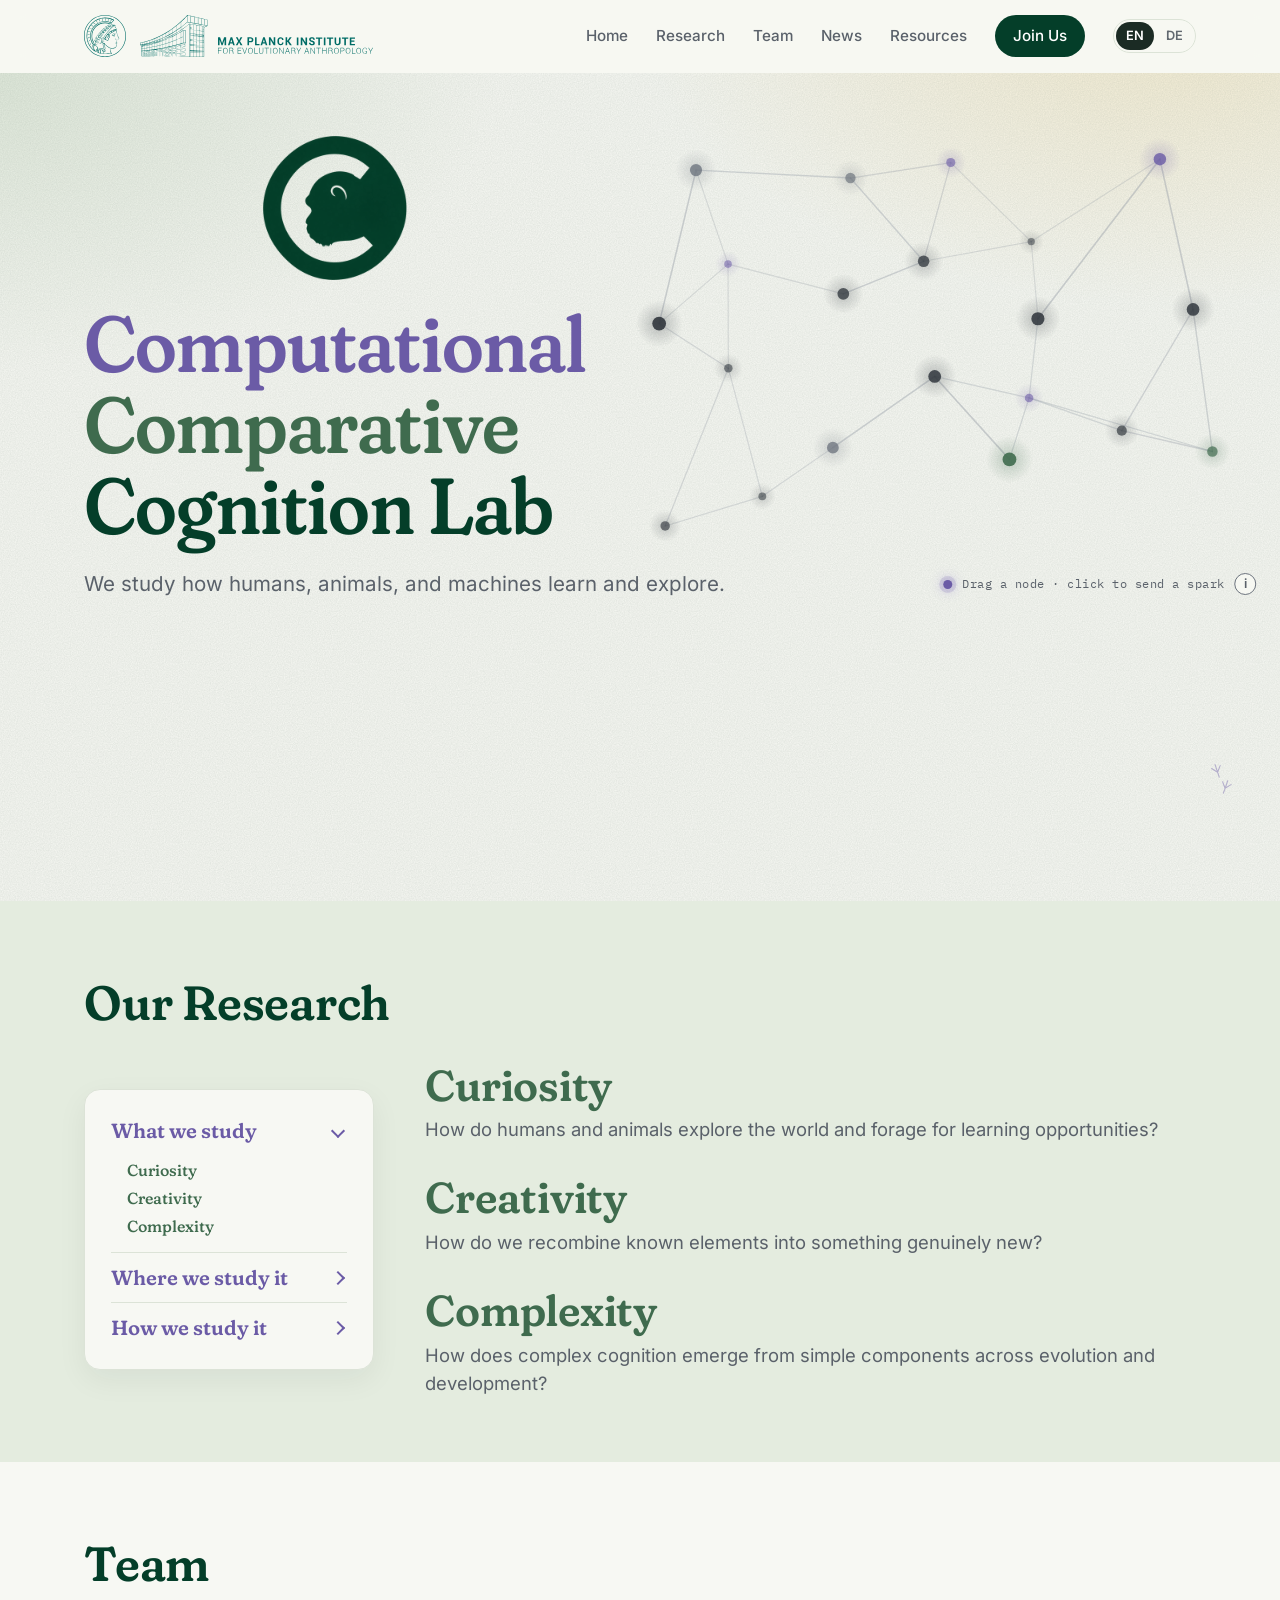
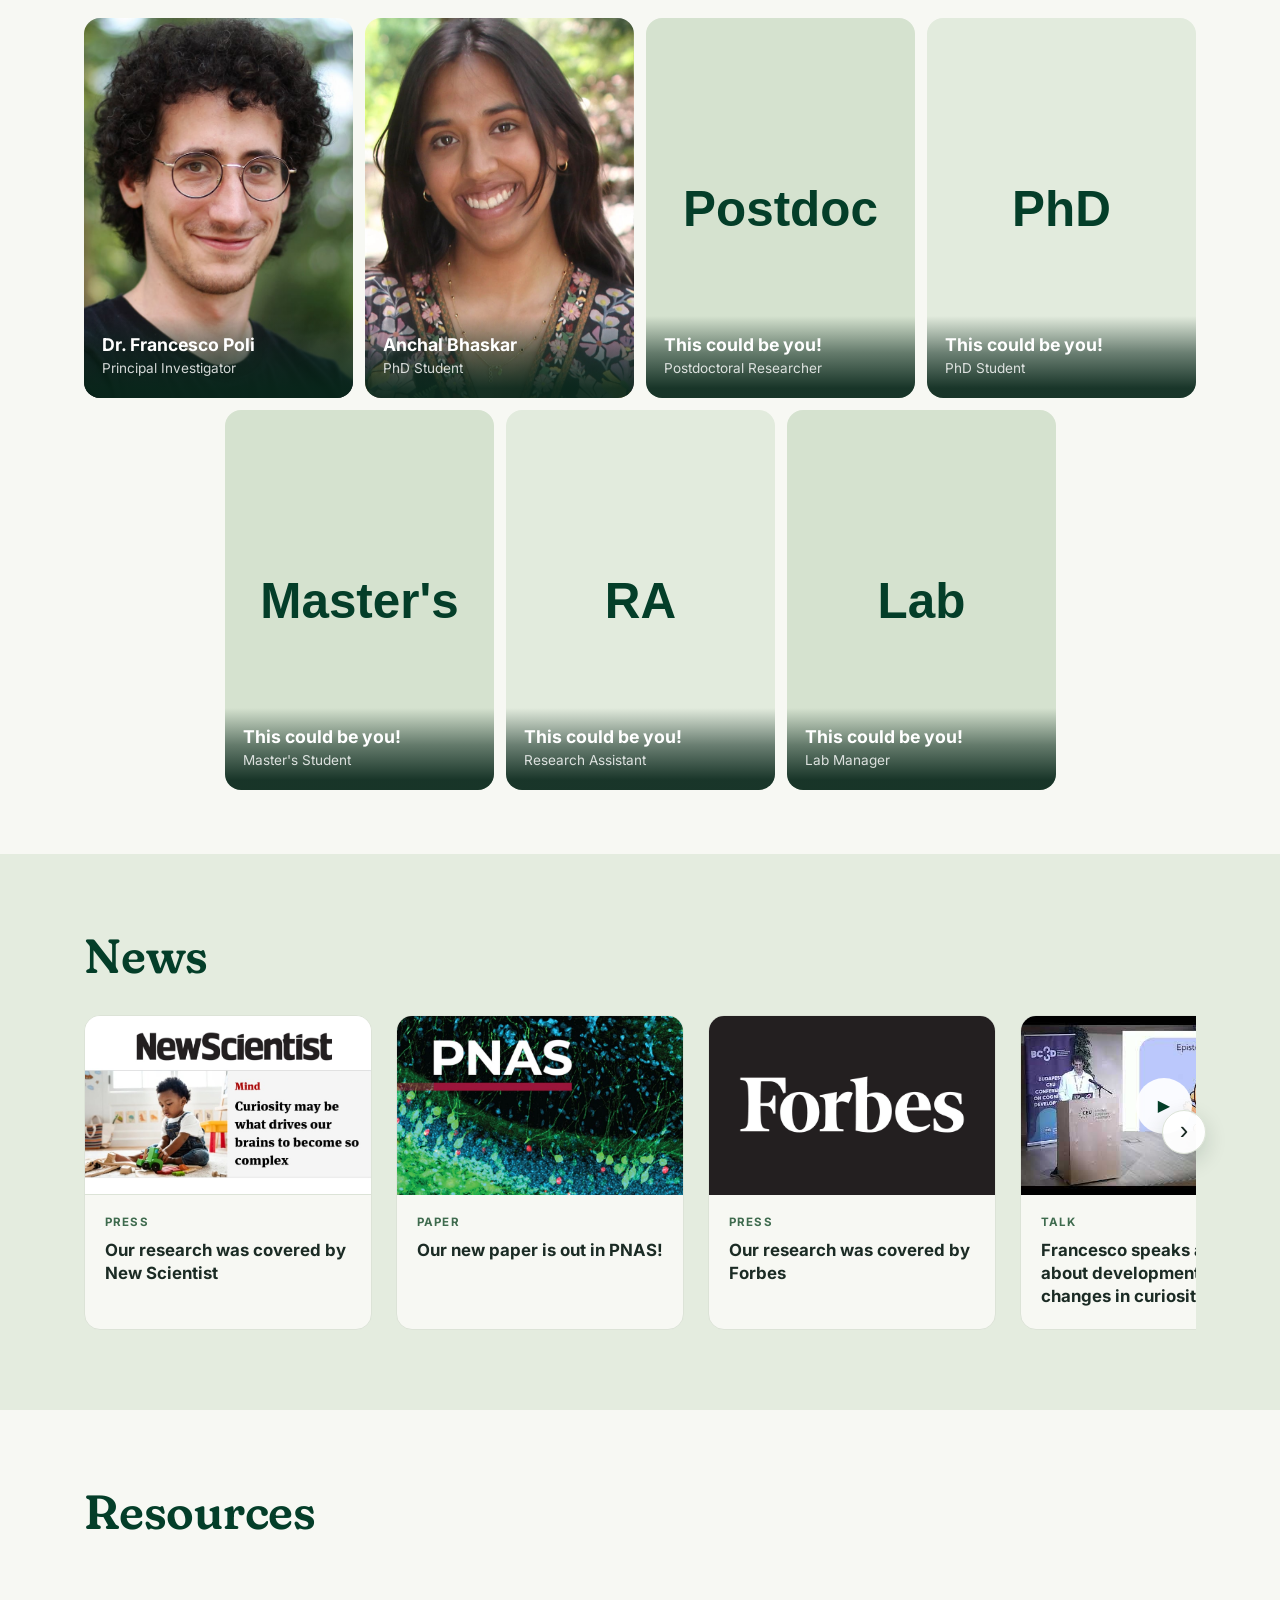
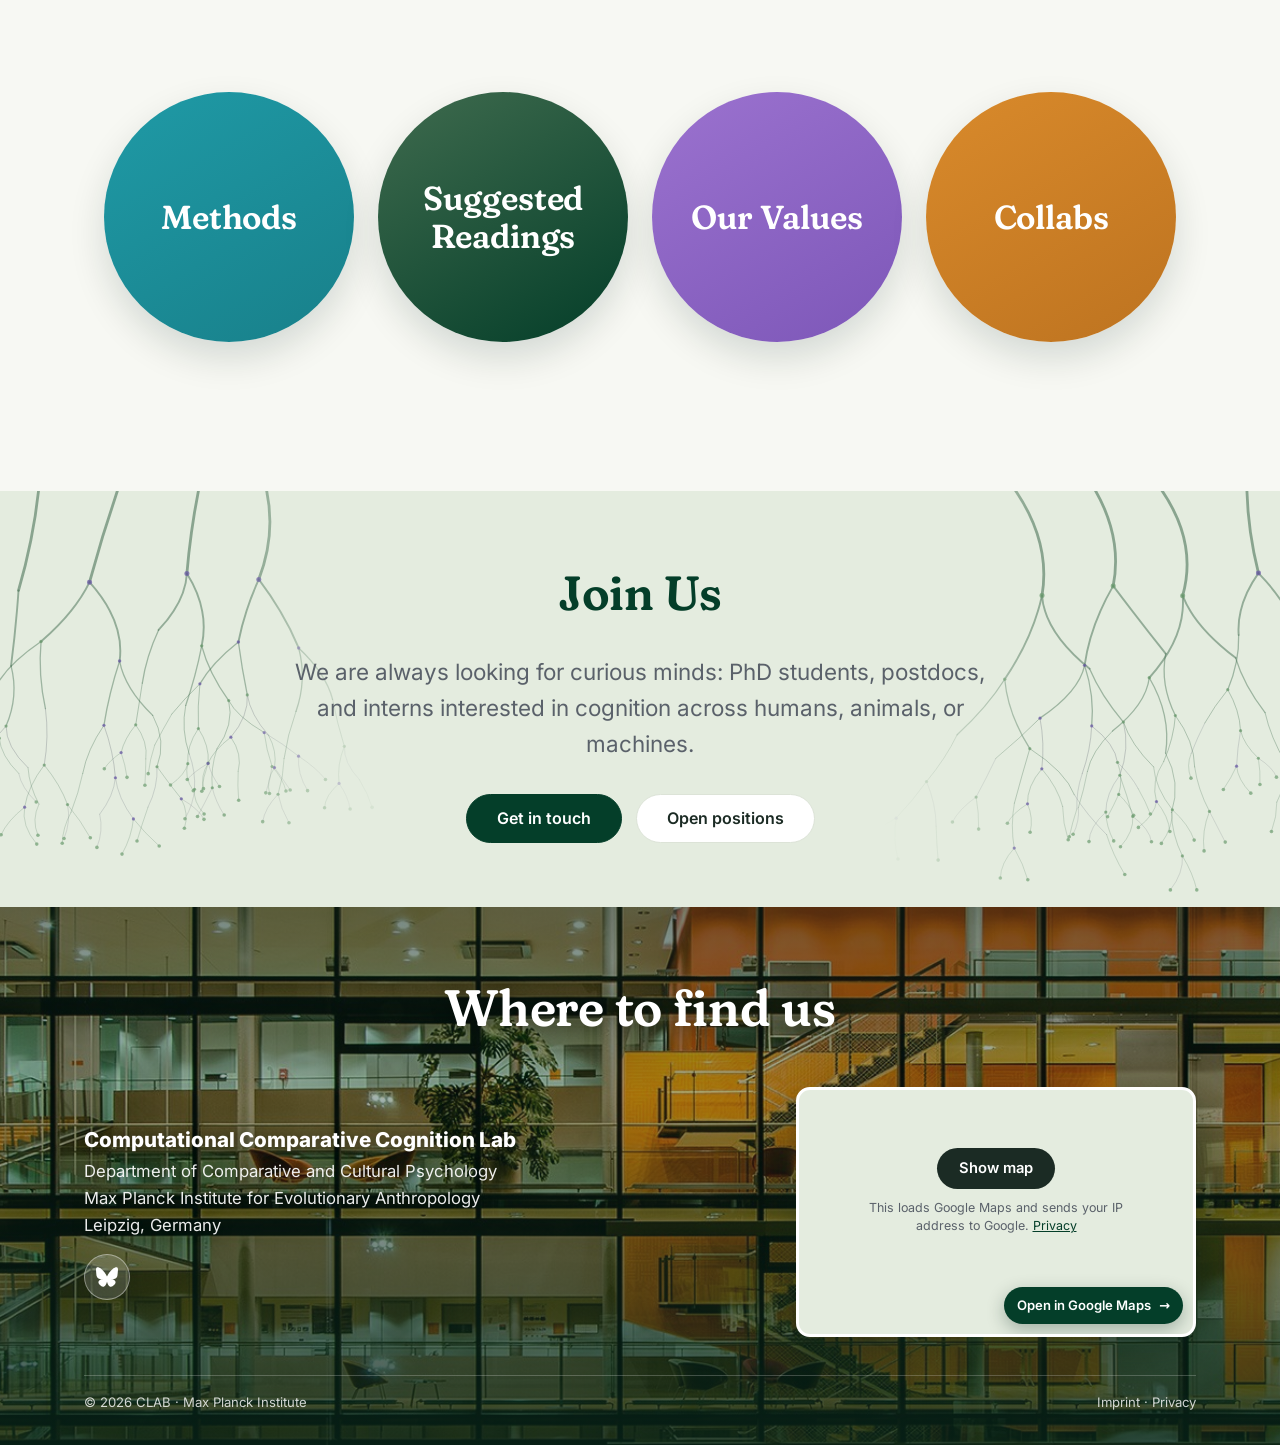
==== commit fcfcb631: "Solarpunk redesign: new hero, Research menu, phone layout - Hero: three-colour serif title with the " ====
--- a/index.html
+++ b/index.html
@@ -5,19 +5,21 @@
   <meta name="viewport" content="width=device-width, initial-scale=1.0" />
   <title>CLAB · Computational Comparative Cognition Lab</title>
   <meta name="description" content="Computational Comparative Cognition Lab (CLAB) at the Max Planck Institute." />
-  <link rel="icon" type="image/png" href="CLAB_small.png" />
-  <link rel="stylesheet" href="assets/css/styles.css?v=26" />
+  <link rel="icon" type="image/png" href="assets/img/favicon-green.png" />
+  <link rel="stylesheet" href="assets/css/styles.css?v=38" />
 </head>
 <body>
 
   <!-- ============ HEADER / NAV ============ -->
   <header class="site-header" id="siteHeader">
     <div class="container header-inner">
-      <a href="#top" class="brand">
-        <img src="CLab_Logo2.png" alt="CLAB, Computational Comparative Cognition Lab" class="brand-logo" />
+      <a href="#top" class="brand brand--mpi" aria-label="CLAB home">
+        <img src="assets/img/mpg_logo.svg" alt="Max Planck Society" class="brand-mpg" />
+        <img src="assets/img/mpi_eva_logo.svg" alt="Max Planck Institute for Evolutionary Anthropology" class="brand-mpi" />
       </a>
 
       <nav class="main-nav" id="mainNav" aria-label="Main navigation">
+        <a href="#top">Home</a>
         <a href="#research">Research</a>
         <a href="#team">Team</a>
         <a href="#news">News</a>
@@ -38,111 +40,158 @@
   <main id="top">
 
     <!-- ============ HERO ============ -->
-    <section class="hero">
-      <div class="container hero-inner reveal">
-        <div class="hero-logos" aria-label="Affiliations">
-          <img src="assets/img/mpg_logo.svg" alt="Max Planck Society" />
-          <img src="assets/img/mpi_eva_logo.svg" alt="Max Planck Institute for Evolutionary Anthropology" />
-        </div>
-        <h1 class="hero-title">Computational<br />Comparative<br />Cognition Lab</h1>
+    <section class="hero" id="hero">
+      <!-- Footprints walk behind the network; both are decorative and drawn by main.js -->
+      <svg class="hero-tracks" id="heroTracks" aria-hidden="true"></svg>
+      <canvas class="hero-net" id="heroNet" aria-hidden="true"></canvas>
+      <div class="container hero-inner" id="heroInner">
+        <div class="hero-head">
+          <img class="hero-logo" src="assets/img/clab-logo-green.png" alt="CLAB logo" />
+          <h1 class="hero-title"><span class="w-comp">Computational</span><br /><span class="w-compar">Comparative</span><br /><span class="w-cog">Cognition Lab</span></h1>
+        </div>
         <p class="hero-tagline">We study how humans, animals, and machines learn and explore.</p>
-        <a href="#research" class="scroll-prompt">
-          <span>Scroll and discover what we do</span>
-          <span class="scroll-arrow">↓</span>
-        </a>
-      </div>
-      <div class="hero-sticker" aria-hidden="true">CLAB</div>
+      </div>
+      <!-- Placed right under the network by main.js -->
+      <div class="hero-hint" id="heroHint" hidden>
+        <p class="hint-text"><i></i><span class="hint-mouse">Drag a node · click to send a spark</span><span class="hint-touch">Tap to send a spark</span></p>
+        <button type="button" class="hint-info" id="hintInfo" aria-expanded="false" aria-controls="hintNote" aria-label="About the network">i</button>
+        <p class="hint-note" id="hintNote" hidden>The network idea was stolen from <a href="https://www.kaysonfakhar.com/" target="_blank" rel="noopener">Kayson</a></p>
+      </div>
     </section>
-
-    <!-- ============ RESEARCH (stacked numbered phases) ============ -->
+    <!-- The bird keeps walking down the page margin as you scroll (drawn by main.js) -->
+    <svg class="page-trail" id="pageTrail" aria-hidden="true"></svg>
+
+    <!-- ============ RESEARCH: a menu on the left opens What, Where and How on the right ============ -->
     <section class="section research" id="research">
       <div class="container">
         <div class="section-head reveal">
-          <h2 class="section-title">Research</h2>
-          <p class="section-sub">Explore our research themes.</p>
-        </div>
-
-        <div class="research-deck reveal">
-
-          <article class="deck-card deck-what" tabindex="0" aria-label="What">
-            <span class="deck-label">What</span>
-            <div class="deck-body">
-              <div class="theme-stage" id="themeStage">
-                <div class="c-art">
-                  <svg id="cArt" viewBox="0 0 400 400" aria-label="Research themes: click a colour to explore">
-                    <!-- coloured arc segments injected by main.js -->
-                  </svg>
-                </div>
-                <div class="theme-panel" aria-live="polite">
-                  <div class="theme-text theme-text--curiosity" data-theme="curiosity">
-                    <h3>Curiosity</h3>
-                    <p>How do humans and animals explore the world and forage for learning opportunities?</p>
-                  </div>
-                  <div class="theme-text theme-text--creativity" data-theme="creativity">
-                    <h3>Creativity</h3>
-                    <p>How do we recombine known elements into something genuinely new?</p>
-                  </div>
-                  <div class="theme-text theme-text--complexity" data-theme="complexity">
-                    <h3>Complexity</h3>
-                    <p>How does complex cognition emerge from simple components across evolution and development?</p>
-                  </div>
-                </div>
-              </div>
-            </div>
-          </article>
-
-          <article class="deck-card deck-where" tabindex="0" aria-label="Where">
-            <span class="deck-label">Where</span>
-            <div class="deck-body">
-              <div class="where-stage" id="whereStage">
-                <div class="where-art">
-                  <img class="where-layer where-globe" src="globe.png" alt="" />
-                  <img class="where-layer where-chimp" src="chimp.png" alt="" />
-                  <img class="where-layer where-baby"  src="baby.png"  alt="" />
-                  <!-- transparent hover hotspots over each element -->
-                  <button class="where-hot" data-where="globe" aria-label="Globe" style="--x:50%;--y:14%;--w:82%;--h:24%"></button>
-                  <button class="where-hot" data-where="globe" aria-label="Globe" style="--x:50%;--y:58%;--w:86%;--h:48%"></button>
-                  <button class="where-hot" data-where="chimp" aria-label="Chimp" style="--x:34%;--y:53%;--w:38%;--h:34%"></button>
-                  <button class="where-hot" data-where="baby"  aria-label="Baby"  style="--x:68%;--y:54%;--w:33%;--h:30%"></button>
-                </div>
-                <div class="where-panel" aria-live="polite">
-                  <div class="where-text where-text--globe" data-where="globe">
-                    <h3>Across the Globe</h3>
-                    <p>All cultures are different. If we want to understand the cognitive abilities that are universal to all humans, we have to look for them across all cultures. Studying cultures also helps us understand how and why we vary, and which developmental and environmental factors shape those variations.</p>
-                  </div>
-                  <div class="where-text where-text--chimp" data-where="chimp">
-                    <h3>Across Species</h3>
-                    <p>Can we really say that something is special to humans if our closest relatives, the great apes, have it too? We compare brains and cognition across species to understand how they differ, and what makes us unique.</p>
-                  </div>
-                  <div class="where-text where-text--baby" data-where="baby">
-                    <h3>Across Development</h3>
-                    <p>The secret to human uniqueness lies in our long period of development: infants and children can actively explore the world and learn many complex cognitive and social skills from others. How does this happen?</p>
-                  </div>
-                </div>
-              </div>
-            </div>
-          </article>
-
-          <article class="deck-card deck-how" tabindex="0" aria-label="How">
-            <span class="deck-label">How</span>
-            <div class="deck-body">
-              <div class="how-stack">
-                <figure class="how-tile" tabindex="0">
-                  <img src="tobii-pro-spectrum-developmental-research.jpg" alt="" />
-                  <figcaption class="how-cap"><p>We use eye-tracking, pupillometry and behavioural techniques to study how cognition changes across species and development.</p></figcaption>
-                </figure>
-                <figure class="how-tile" tabindex="0">
-                  <img src="cluster-computing-hero-image.jpg" alt="" />
-                  <figcaption class="how-cap"><p>We develop computational models and artificial neural networks to gain mechanistic insights on cognition.</p></figcaption>
-                </figure>
-                <figure class="how-tile" tabindex="0">
-                  <img src="brain.jpg" alt="" />
-                  <figcaption class="how-cap"><p>We work with brain data to ground our understanding of cognition in what is biologically plausible.</p></figcaption>
-                </figure>
-              </div>
-            </div>
-          </article>
-
+          <h2 class="section-title">Our Research</h2>
+        </div>
+
+        <div class="rs reveal" id="rs">
+          <nav class="rs-menu" aria-label="Our research">
+            <div class="rs-group" data-part="what">
+              <button class="rs-head" type="button" data-part="what" aria-controls="rsSub-what">What we study</button>
+              <div class="rs-sub" id="rsSub-what">
+                <ul>
+                  <li><button class="rs-item" type="button" data-part="what" data-item="curiosity">Curiosity</button></li>
+                  <li><button class="rs-item" type="button" data-part="what" data-item="creativity">Creativity</button></li>
+                  <li><button class="rs-item" type="button" data-part="what" data-item="complexity">Complexity</button></li>
+                </ul>
+              </div>
+            </div>
+            <div class="rs-group" data-part="where">
+              <button class="rs-head" type="button" data-part="where" aria-controls="rsSub-where">Where we study it</button>
+              <div class="rs-sub" id="rsSub-where">
+                <ul>
+                  <li><button class="rs-item" type="button" data-part="where" data-item="baby">Across Development</button></li>
+                  <li><button class="rs-item" type="button" data-part="where" data-item="chimp">Across Species</button></li>
+                  <li><button class="rs-item" type="button" data-part="where" data-item="globe">Across the Globe</button></li>
+                </ul>
+              </div>
+            </div>
+            <div class="rs-group" data-part="how">
+              <button class="rs-head" type="button" data-part="how" aria-controls="rsSub-how">How we study it</button>
+              <div class="rs-sub" id="rsSub-how">
+                <ul>
+                  <li><button class="rs-item" type="button" data-part="how" data-item="eye">Experimental work</button></li>
+                  <li><button class="rs-item" type="button" data-part="how" data-item="model">Computational modelling</button></li>
+                  <li><button class="rs-item" type="button" data-part="how" data-item="brain">Brain data</button></li>
+                </ul>
+              </div>
+            </div>
+          </nav>
+
+          <div class="rs-panels">
+            <!-- What: the three questions -->
+            <div class="rs-panel rs-panel--what" data-part="what">
+              <h3 class="rs-label">What we study</h3>
+              <div class="what-list">
+                <div class="what-item" data-item="curiosity" style="--c:#1f9aa6">
+                  <h3>Curiosity</h3>
+                  <p>How do humans and animals explore the world and forage for learning opportunities?</p>
+                </div>
+                <div class="what-item" data-item="creativity" style="--c:#d98a2b">
+                  <h3>Creativity</h3>
+                  <p>How do we recombine known elements into something genuinely new?</p>
+                </div>
+                <div class="what-item" data-item="complexity" style="--c:#9b72cf">
+                  <h3>Complexity</h3>
+                  <p>How does complex cognition emerge from simple components across evolution and development?</p>
+                </div>
+              </div>
+            </div>
+
+            <!-- Where: the globe, the chimp and the baby -->
+            <div class="rs-panel rs-panel--where" data-part="where">
+              <h3 class="rs-label">Where we study it</h3>
+              <div class="rs-text" aria-live="polite">
+                <p class="rs-pick"><span class="pick-wide">Click a name on the left, or the picture</span><span class="pick-phone">Tap the picture to explore</span></p>
+                <div class="rs-desc" data-item="baby" style="--c:#cf6f8a">
+                  <h3>Across Development</h3>
+                  <p>The secret to human uniqueness lies in our long period of development: infants and children can actively explore the world and learn many complex cognitive and social skills from others. How does this happen?</p>
+                </div>
+                <div class="rs-desc" data-item="chimp" style="--c:#c77d3a">
+                  <h3>Across Species</h3>
+                  <p>Can we really say that something is special to humans if our closest relatives, the great apes, have it too? We compare brains and cognition across species to understand how they differ, and what makes us unique.</p>
+                </div>
+                <div class="rs-desc" data-item="globe" style="--c:#3a6ea5">
+                  <h3>Across the Globe</h3>
+                  <p>All cultures are different. If we want to understand the cognitive abilities that are universal to all humans, we have to look for them across all cultures. Studying cultures also helps us understand how and why we vary, and which developmental and environmental factors shape those variations.</p>
+                </div>
+              </div>
+              <div class="rs-art">
+                <img class="art-layer" data-item="globe" src="globe.png" alt="" style="--halo:#3a6ea5" />
+                <img class="art-layer" data-item="chimp" src="chimp.png" alt="" style="--halo:#c77d3a" />
+                <img class="art-layer" data-item="baby"  src="baby.png"  alt="" style="--halo:#cf6f8a" />
+                <!-- transparent click areas over each part -->
+                <button class="art-hot" type="button" data-item="globe" tabindex="-1" aria-label="Across the Globe" style="--x:50%;--y:22%;--w:86%;--h:42%"></button>
+                <button class="art-hot" type="button" data-item="globe" tabindex="-1" aria-label="Across the Globe" style="--x:50%;--y:64%;--w:88%;--h:60%"></button>
+                <button class="art-hot" type="button" data-item="chimp" tabindex="-1" aria-label="Across Species" style="--x:34%;--y:53%;--w:38%;--h:34%"></button>
+                <button class="art-hot" type="button" data-item="baby"  tabindex="-1" aria-label="Across Development" style="--x:68%;--y:54%;--w:33%;--h:30%"></button>
+              </div>
+            </div>
+
+            <!-- How: an eye with its eye-tracker, a small neural network, a brain -->
+            <div class="rs-panel rs-panel--how" data-part="how">
+              <h3 class="rs-label">How we study it</h3>
+              <div class="rs-text" aria-live="polite">
+                <p class="rs-pick"><span class="pick-wide">Click a name on the left, or the picture</span><span class="pick-phone">Tap the picture to explore</span></p>
+                <div class="rs-desc" data-item="eye" style="--c:#2f8a78">
+                  <h3>Experimental work</h3>
+                  <p>We use eye-tracking, pupillometry and behavioural techniques to study how cognition changes across species and development.</p>
+                </div>
+                <div class="rs-desc" data-item="model" style="--c:#6b5ba6">
+                  <h3>Computational modelling</h3>
+                  <p>We develop computational models and artificial neural networks to gain mechanistic insights on cognition.</p>
+                </div>
+                <div class="rs-desc" data-item="brain" style="--c:#cc5f7d">
+                  <h3>Brain data</h3>
+                  <p>We work with brain data to ground our understanding of cognition in what is biologically plausible.</p>
+                </div>
+              </div>
+              <div class="rs-art rs-art--how">
+                <!-- faint links between the three: they work together -->
+                <svg class="art-base" viewBox="0 0 414 400" aria-hidden="true">
+                  <path d="M207 198 L112 292 M207 198 L318 284 M112 292 L318 284" fill="none" stroke="#9aa39c" stroke-width="3" stroke-dasharray="2 10" stroke-linecap="round"/>
+                </svg>
+                <!-- an eye-tracking session, in a circle -->
+                <svg class="art-layer" data-item="eye" viewBox="0 0 414 400" aria-hidden="true" style="--halo:#2f8a78">
+                  <defs><clipPath id="eyeClip"><circle cx="207" cy="104" r="94"/></clipPath></defs>
+                  <image href="assets/img/research/eye-tracking.jpg" x="113" y="10" width="188" height="188" clip-path="url(#eyeClip)" preserveAspectRatio="xMidYMid slice"/>
+                  <circle cx="207" cy="104" r="94" fill="none" stroke="#2b2b2b" stroke-width="6"/>
+                </svg>
+                <!-- a small copy of the network at the top of the page (main.js draws it) -->
+                <canvas class="art-layer art-live how-net" id="howNet" data-item="model" aria-hidden="true" style="--halo:#6b5ba6"></canvas>
+                <!-- a brain, seen from the side -->
+                <svg class="art-layer" data-item="brain" viewBox="0 0 414 400" aria-hidden="true" style="--halo:#cc5f7d">
+                  <image href="assets/img/research/brain.png?v=2" x="226" y="209" width="186" height="151"/>
+                </svg>
+                <button class="art-hot" type="button" data-item="eye"   tabindex="-1" aria-label="Experimental work" style="--x:50%;--y:26%;--w:46%;--h:47%"></button>
+                <button class="art-hot" type="button" data-item="brain" tabindex="-1" aria-label="Brain data" style="--x:76%;--y:71%;--w:44%;--h:38%"></button>
+              </div>
+            </div>
+          </div>
         </div>
       </div>
     </section>
@@ -159,21 +208,25 @@
             <img class="person-photo" src="Francesco.JPG" alt="Dr. Francesco Poli" />
             <figcaption class="person-info">
               <div class="person-name"><strong>Dr. Francesco Poli</strong><span>Principal Investigator</span></div>
-              <p class="person-bio">Francesco leads CLAB. He is interested in how humans and other animals learn and explore, and loves using eye-tracking and computational modelling to find out.</p>
-              <div class="person-actions">
-                <a class="person-bsky" href="https://bsky.app/profile/francescopoli.bsky.social" target="_blank" rel="noopener" aria-label="Bluesky profile of Francesco Poli">
-                  <svg viewBox="0 0 24 24" aria-hidden="true"><path fill="currentColor" d="M5.202 2.857C7.954 4.922 10.913 9.11 12 11.358c1.087-2.247 4.046-6.436 6.798-8.501C20.783 1.366 24 .213 24 3.883c0 .732-.42 6.156-.667 7.037-.856 3.061-3.978 3.842-6.755 3.37 4.854.826 6.089 3.562 3.422 6.299-5.065 5.196-7.28-1.304-7.847-2.97-.104-.305-.152-.448-.153-.327 0-.121-.05.022-.153.327-.568 1.666-2.782 8.166-7.847 2.97-2.667-2.737-1.432-5.473 3.422-6.3-2.777.473-5.899-.308-6.755-3.369C.42 10.04 0 4.615 0 3.883c0-3.67 3.217-2.517 5.202-1.026"/></svg>
-                </a>
-                <a class="person-link" href="https://francescpoli.github.io/" target="_blank" rel="noopener">Go to personal website <span class="arrow-x">&rarr;</span></a>
-              </div>
-              <a class="person-email" href="mailto:francesco.poli@live.com">francesco.poli@live.com</a>
+              <div class="person-more">
+                <p class="person-bio">Francesco leads CLAB. He is interested in how humans and other animals learn and explore, and loves using eye-tracking and computational modelling to find out.</p>
+                <div class="person-actions">
+                  <a class="person-bsky" href="https://bsky.app/profile/francescopoli.bsky.social" target="_blank" rel="noopener" aria-label="Bluesky profile of Francesco Poli">
+                    <svg viewBox="0 0 24 24" aria-hidden="true"><path fill="currentColor" d="M5.202 2.857C7.954 4.922 10.913 9.11 12 11.358c1.087-2.247 4.046-6.436 6.798-8.501C20.783 1.366 24 .213 24 3.883c0 .732-.42 6.156-.667 7.037-.856 3.061-3.978 3.842-6.755 3.37 4.854.826 6.089 3.562 3.422 6.299-5.065 5.196-7.28-1.304-7.847-2.97-.104-.305-.152-.448-.153-.327 0-.121-.05.022-.153.327-.568 1.666-2.782 8.166-7.847 2.97-2.667-2.737-1.432-5.473 3.422-6.3-2.777.473-5.899-.308-6.755-3.369C.42 10.04 0 4.615 0 3.883c0-3.67 3.217-2.517 5.202-1.026"/></svg>
+                  </a>
+                  <a class="person-link" href="https://francescpoli.github.io/" target="_blank" rel="noopener">Go to personal website <span class="arrow-x">&rarr;</span></a>
+                </div>
+                <a class="person-email" href="mailto:francesco.poli@live.com">francesco.poli@live.com</a>
+              </div>
             </figcaption>
           </figure>
           <figure class="person" tabindex="0">
             <img class="person-photo" src="Anchal_Bhaskar.jpg" alt="Anchal Bhaskar" />
             <figcaption class="person-info">
               <div class="person-name"><strong>Anchal Bhaskar</strong><span>PhD Student</span></div>
-              <p class="person-bio">Anchal is interested in Nature, Networks, and Nurture: How cognition is the result of genetic, brain, and behavioural processes across development.</p>
+              <div class="person-more">
+                <p class="person-bio">Anchal is interested in Nature, Networks, and Nurture: How cognition is the result of genetic, brain, and behavioural processes across development. She is based at the <a href="https://www.astlelab.com/" target="_blank" rel="noopener">4D Lab</a> in Cambridge (UK).</p>
+              </div>
             </figcaption>
           </figure>
           <figure class="person" tabindex="0">
@@ -290,7 +343,6 @@
       <div class="container">
         <div class="section-head reveal">
           <h2 class="section-title">Resources</h2>
-          <p class="section-sub">For the team: where to find what you need.</p>
         </div>
 
         <div class="res-deck reveal">
@@ -467,6 +519,6 @@
     </div>
   </footer>
 
-  <script src="assets/js/main.js?v=20"></script>
+  <script src="assets/js/main.js?v=34"></script>
 </body>
 </html>
--- a/assets/css/styles.css
+++ b/assets/css/styles.css
@@ -14,15 +14,32 @@
   unicode-range: U+0100-02BA, U+02BD-02C5, U+02C7-02CC, U+02CE-02D7, U+02DD-02FF, U+0304, U+0308, U+0329, U+1D00-1DBF, U+1E00-1E9F, U+1EF2-1EFF, U+2020, U+20A0-20AB, U+20AD-20C0, U+2113, U+2C60-2C7F, U+A720-A7FF;
 }
 
+/* Fraunces (headings) and IBM Plex Mono (instructions only), both self-hosted
+   (licences: assets/fonts/OFL-Fraunces.txt, assets/fonts/OFL-IBM-Plex-Mono.txt) */
+@font-face {
+  font-family: 'Fraunces'; font-style: normal; font-weight: 100 900; font-display: swap;
+  src: url('../fonts/fraunces-latin-full-normal.woff2') format('woff2');
+}
+@font-face {
+  font-family: 'IBM Plex Mono'; font-style: normal; font-weight: 400; font-display: swap;
+  src: url('../fonts/ibm-plex-mono-latin-400-normal.woff2') format('woff2');
+}
+
 :root {
-  --ink: #11182a;
-  --ink-soft: #45506b;
-  --muted: #7a849c;
-  --line: #e7eaf1;
-  --bg: #ffffff;
-  --bg-alt: #f5f7fb;
-  --accent: #2c4a7a;
-  --accent-bright: #3a6ea5;
+  /* Solarpunk palette: greens for nature, greys and violet for computation */
+  --ink: #1b2b24;
+  --ink-soft: #5a616a;
+  --muted: #61686f;
+  --line: #dce3d7;
+  --bg: #f7f8f3;          /* Paper */
+  --bg-alt: #e4ecdf;      /* Lichen */
+  --accent: #043e29;      /* the logo's green */
+  --accent-bright: #3f6b4e; /* Moss */
+  --moss: #3f6b4e;
+  --violet: #6b5ba6;
+  --slate: #6d747e;
+  --f-head: 'Fraunces', Georgia, 'Times New Roman', serif;
+  --f-mono: 'IBM Plex Mono', ui-monospace, Consolas, monospace;
   --radius: 16px;
   --maxw: 1160px;
   --header-h: 72px;
@@ -31,7 +48,7 @@
 
 * { box-sizing: border-box; }
 
-html { scroll-behavior: smooth; scroll-padding-top: var(--header-h); }
+html { scroll-padding-top: var(--header-h); } /* menu links jump straight to their section */
 
 body {
   margin: 0;
@@ -51,14 +68,14 @@
 /* ============ HEADER ============ */
 .site-header {
   position: sticky; top: 0; z-index: 100;
-  background: rgba(255,255,255,.85);
-  backdrop-filter: saturate(180%) blur(12px);
+  background: rgba(247,248,243,.86);
+  backdrop-filter: saturate(160%) blur(12px);
   border-bottom: 1px solid transparent;
   transition: border-color .3s var(--ease), box-shadow .3s var(--ease);
 }
 .site-header.scrolled {
   border-bottom-color: var(--line);
-  box-shadow: 0 4px 24px rgba(17,24,42,.04);
+  box-shadow: 0 4px 24px rgba(8,38,26,.04);
 }
 .header-inner {
   height: var(--header-h);
@@ -66,6 +83,11 @@
 }
 .brand { display: flex; align-items: center; gap: 10px; font-weight: 800; }
 .brand-logo { height: 52px; width: auto; }
+.brand-logo--green { height: 44px; }
+/* Main page: the Max Planck logos sit in the bar, the lab logo sits above the title */
+.brand--mpi { gap: 14px; }
+.brand--mpi img { height: 42px; width: auto; }
+@media (max-width: 420px) { .brand--mpi { gap: 8px; } .brand--mpi img { height: 34px; } }
 
 .main-nav { display: flex; align-items: center; gap: 28px; }
 .main-nav > a {
@@ -103,53 +125,74 @@
 .nav-toggle[aria-expanded="true"] span:nth-child(2) { opacity: 0; }
 .nav-toggle[aria-expanded="true"] span:nth-child(3) { transform: translateY(-7px) rotate(-45deg); }
 
-/* ============ HERO ============ */
+/* ============ HERO (network + footprints, solarpunk) ============ */
 .hero {
   position: relative; overflow: hidden;
-  padding: clamp(27px, 4.7vw, 60px) 0 clamp(14px, 2.2vw, 28px);
+  height: calc(100svh - var(--header-h)); min-height: 600px;
   background:
-    radial-gradient(1200px 600px at 80% -10%, rgba(58,110,165,.14), transparent 60%),
-    radial-gradient(900px 500px at -10% 20%, rgba(44,74,122,.10), transparent 55%),
+    radial-gradient(70% 60% at 92% -8%, rgba(226,179,60,.20), transparent 60%),
+    radial-gradient(60% 55% at 0% 0%, rgba(169,196,162,.30), transparent 65%),
     var(--bg);
-  text-align: center;
-}
-.hero-inner { position: relative; z-index: 2; }
-
-.hero-logos {
-  display: flex; align-items: center; justify-content: center; flex-wrap: wrap;
-  gap: 28px 44px; margin: 0 0 34px;
-}
-.hero-logos img { height: 56px; width: auto; opacity: .9; }
-.hero-logo-placeholder {
-  display: inline-grid; place-items: center; height: 56px; padding: 0 22px;
-  border: 1px dashed var(--line); border-radius: 10px;
-  color: var(--muted); font-size: .8rem; font-weight: 600; text-align: center;
-}
-
+}
+.hero::before { /* fine grain, like printed paper (made in place, no image file) */
+  content: ""; position: absolute; inset: 0; z-index: 0; pointer-events: none; opacity: .32;
+  background-image: url("data:image/svg+xml,%3Csvg xmlns='http://www.w3.org/2000/svg' width='180' height='180'%3E%3Cfilter id='n'%3E%3CfeTurbulence type='fractalNoise' baseFrequency='.85' numOctaves='2' stitchTiles='stitch'/%3E%3CfeColorMatrix values='0 0 0 0 .12 0 0 0 0 .18 0 0 0 0 .14 0 0 0 .5 0'/%3E%3C/filter%3E%3Crect width='100%25' height='100%25' filter='url(%23n)'/%3E%3C/svg%3E");
+}
+.hero-tracks { position: absolute; inset: 0; z-index: 0; width: 100%; height: 100%; pointer-events: none; }
+.hero-net { position: absolute; inset: 0; z-index: 1; width: 100%; height: 100%; touch-action: pan-y; cursor: pointer; }
+.hero-inner { position: relative; z-index: 2; padding-top: clamp(28px, 7vh, 90px); pointer-events: none; }
+/* The logo sits centred over the widest title line ("Computational") */
+.hero-head { display: flex; flex-direction: column; width: fit-content; }
+.hero-logo { align-self: center; width: clamp(100px, 16vh, 156px); height: auto; margin-bottom: clamp(14px, 2.6vh, 26px); }
 .hero-title {
-  text-transform: uppercase; letter-spacing: .16em; font-weight: 800;
-  font-size: clamp(1.5rem, 4.2vw, 3.1rem); line-height: 1.15;
-  color: var(--accent-bright); margin: 0 0 22px;
-}
-.hero-tagline {
-  margin: 0 auto 40px; font-size: clamp(1.05rem, 2.2vw, 1.35rem);
-  color: var(--ink-soft); white-space: nowrap;
-}
-@media (max-width: 640px) {
-  .hero-tagline { white-space: normal; max-width: 30ch; }
-}
-.scroll-prompt {
-  display: inline-flex; flex-direction: column; align-items: center; gap: 8px;
-  font-size: .9rem; font-weight: 600; color: var(--muted);
-}
-.scroll-arrow { font-size: 1.4rem; animation: bob 1.8s var(--ease) infinite; }
-@keyframes bob { 0%,100% { transform: translateY(0); } 50% { transform: translateY(8px); } }
-
-.hero-sticker {
-  position: absolute; right: -40px; top: 50%; transform: translateY(-50%) rotate(-12deg);
-  font-size: clamp(8rem, 22vw, 20rem); font-weight: 900; letter-spacing: -.04em;
-  color: rgba(44,74,122,.05); z-index: 1; pointer-events: none; user-select: none;
-}
+  margin: 0; font-family: var(--f-head); font-variation-settings: 'SOFT' 100, 'WONK' 0; font-optical-sizing: auto;
+  font-size: clamp(2.5rem, 6.2vw, 5.4rem); line-height: 1.02; font-weight: 560; letter-spacing: -.01em;
+}
+.hero-title .w-comp { color: var(--violet); }
+.hero-title .w-compar { color: var(--moss); }
+.hero-title .w-cog { color: var(--accent); }
+.hero-tagline { margin: 22px 0 0; font-size: clamp(1.05rem, 1.6vw, 1.3rem); color: var(--ink-soft); white-space: nowrap; }
+@media (max-width: 700px) { .hero-tagline { white-space: normal; max-width: 34ch; } } /* one line does not fit on phones */
+@media (max-width: 899px) { /* narrow screens: everything centred, the network centred below */
+  .hero-inner { text-align: center; }
+  .hero-head { margin-inline: auto; }
+  .hero-tagline { margin-inline: auto; }
+}
+/* The hint sits right under the network (placed by main.js) */
+.hero-hint {
+  position: absolute; z-index: 2; left: 50%; top: 0; transform: translateX(-50%); margin: 0;
+  display: flex; align-items: center; gap: 10px; white-space: nowrap; pointer-events: none;
+  font-family: var(--f-mono); font-size: .78rem; letter-spacing: .04em; color: var(--ink-soft);
+}
+.hero-hint[hidden] { display: none; }
+.hint-text { display: flex; align-items: center; gap: 10px; margin: 0; }
+.hint-info {
+  pointer-events: auto; flex: none; display: grid; place-items: center; width: 22px; height: 22px; padding: 0;
+  border-radius: 50%; border: 1.5px solid var(--slate); background: rgba(247,248,243,.9); color: var(--ink-soft);
+  font: 600 .8rem/1 'Inter', system-ui, sans-serif; cursor: pointer; transition: border-color .2s var(--ease), color .2s var(--ease);
+}
+.hint-info:hover, .hint-info[aria-expanded="true"] { border-color: var(--violet); color: var(--violet); }
+.hint-info:focus-visible { outline: 2px solid var(--violet); outline-offset: 2px; }
+.hint-note {
+  position: absolute; top: calc(100% + 10px); right: 0; margin: 0; padding: 9px 14px; pointer-events: auto;
+  border-radius: 12px; background: var(--bg); border: 1px solid var(--line); box-shadow: 0 10px 28px -12px rgba(8,38,26,.35);
+  font-family: 'Inter', system-ui, sans-serif; font-size: .9rem; letter-spacing: 0; color: var(--ink); white-space: nowrap;
+}
+.hint-note[hidden] { display: none; }
+.hero-hint.note-up .hint-note { top: auto; bottom: calc(100% + 10px); }
+.hint-note a { color: var(--violet); font-weight: 600; text-decoration: underline; text-underline-offset: 3px; }
+.hero-hint i { flex: none; width: 9px; height: 9px; border-radius: 50%; background: var(--violet); box-shadow: 0 0 0 4px rgba(107,91,166,.18), 0 0 12px 2px rgba(184,174,219,.8); }
+.hint-touch { display: none; }
+@media (hover: none) { .hint-mouse { display: none; } .hint-touch { display: inline; } }
+
+/* Footprints fade in when stepped on, then slowly fade away; "still" ones wait */
+.fp { opacity: 0; animation: fp-fade 10s linear forwards; }
+.fp.still { opacity: var(--o); animation: none; }
+@keyframes fp-fade { 0% { opacity: 0; } 3% { opacity: var(--o); } 50% { opacity: var(--o); } 100% { opacity: 0; } }
+.fp.gone { opacity: var(--o); animation: fp-out 9s linear forwards; }
+@keyframes fp-out { from { opacity: var(--o); } to { opacity: 0; } }
+/* The bird's trail down the page margin */
+.page-trail { position: absolute; top: 0; left: 0; width: 100%; height: 0; z-index: 3; pointer-events: none; overflow: hidden; }
 
 /* ============ GENERIC SECTION ============ */
 .section { padding: clamp(32px, 5vw, 65px) 0; }
@@ -161,7 +204,7 @@
 .findus-bg { position: absolute; inset: 0; width: 100%; height: 100%; object-fit: cover; z-index: 0; }
 .findus::after {
   content: ""; position: absolute; inset: 0; z-index: 1;
-  background: linear-gradient(to bottom, rgba(17,24,42,.55), rgba(17,24,42,.35) 35%, rgba(17,24,42,.8));
+  background: linear-gradient(to bottom, rgba(8,38,26,.55), rgba(8,38,26,.35) 35%, rgba(8,38,26,.8));
 }
 .findus-content {
   position: relative; z-index: 2; max-width: var(--maxw); margin: 0 auto; color: #fff;
@@ -189,7 +232,7 @@
 .findus-map {
   position: relative; flex: 0 0 auto; display: block;
   width: clamp(260px, 34vw, 400px); height: clamp(190px, 22vw, 250px);
-  border-radius: 14px; overflow: hidden; border: 3px solid #fff; box-shadow: 0 16px 40px rgba(17,24,42,.4);
+  border-radius: 14px; overflow: hidden; border: 3px solid #fff; box-shadow: 0 16px 40px rgba(8,38,26,.4);
 }
 .findus-map { background: var(--bg-alt); }
 .findus-map iframe { position: absolute; inset: 0; width: 100%; height: 100%; border: 0; }
@@ -212,7 +255,7 @@
   display: inline-flex; align-items: center; gap: 8px;
   padding: 8px 13px; border-radius: 999px;
   background: var(--accent); color: #fff; font-weight: 600; font-size: .82rem;
-  box-shadow: 0 6px 18px rgba(17,24,42,.3); transition: background .25s var(--ease);
+  box-shadow: 0 6px 18px rgba(8,38,26,.3); transition: background .25s var(--ease);
 }
 .findus-cta:hover { background: var(--accent-bright); }
 .findus-legal {
@@ -228,7 +271,7 @@
 }
 
 .section-title {
-  font-size: clamp(1.9rem, 4vw, 3rem); font-weight: 800; letter-spacing: -.02em;
+  font-size: clamp(1.9rem, 4vw, 3rem); font-weight: 800; letter-spacing: -.02em; color: var(--accent); /* the logo green, as in "Cognition Lab" */
   margin: 0 0 14px;
 }
 .section-sub { font-size: 1.1rem; color: var(--muted); margin: 0; }
@@ -236,190 +279,137 @@
 .lead { font-size: clamp(1.1rem, 2vw, 1.4rem); color: var(--ink-soft); }
 .muted { color: var(--muted); font-weight: 600; }
 
-/* ============ RESEARCH DECK (What / Where / How accordion) ============ */
-.research { padding-top: clamp(18px, 2.8vw, 34px); } /* tighter gap below the hero arrow */
-.research .section-head { margin-bottom: 39px; } /* ~30% tighter than default */
+/* ============ RESEARCH (a menu on the left; What, Where or How on the right) ============ */
 /* Captionless sections: pull content up right under the title */
-.team .section-head, .news .section-head { margin-bottom: 16px; }
-.team .section-title, .news .section-title { margin-bottom: 0; }
-.research-deck {
-  --pad-x: clamp(20px, 3vw, 40px);     /* shared left/right padding        */
-  --pad-top: clamp(56px, 6vw, 74px);   /* room reserved for the top label  */
-  display: flex; align-items: stretch; gap: 12px; margin-top: 4px;
-}
-.deck-card {
-  position: relative; flex: 1 1 0; min-width: clamp(116px, 12vw, 150px); overflow: hidden;
-  border-radius: var(--radius); background: var(--bg);
-  outline: none; cursor: pointer;
-  transition: flex-grow .5s var(--ease), background .3s var(--ease);
-}
-/* Default sizing: "What" is open, the other two are collapsed tabs */
-.deck-what { flex-grow: 11; }
-.deck-where, .deck-how { flex-grow: 1; }
-
-/* Title: horizontal, centred in the top band of every card, always visible */
-.deck-label {
-  position: absolute; top: 0; left: 0; right: 0; height: var(--pad-top);
-  display: flex; align-items: center; justify-content: center;
-  font-size: clamp(1.35rem, 2.2vw, 2.1rem); font-weight: 800; letter-spacing: .01em;
-  color: var(--ink); white-space: nowrap; z-index: 2; pointer-events: none;
-  transition: color .3s var(--ease);
-}
-.deck-card:hover > .deck-label, .deck-card:focus-visible > .deck-label { color: var(--accent-bright); }
-
-/* The body fills the whole card so the coloured panel reaches every edge */
-.deck-body { display: flex; align-items: stretch; height: 100%; opacity: 1; transition: opacity .35s var(--ease) .12s; }
-.deck-body > .deck-inner, .deck-body > .theme-stage, .deck-body > .where-stage { width: 100%; }
-.deck-inner {
-  display: flex; flex-direction: column; justify-content: center;
-  padding: var(--pad-top) var(--pad-x) clamp(16px, 2vw, 22px);
-}
-.deck-p { margin: 0; max-width: 560px; color: var(--ink-soft); font-size: clamp(1rem, 1.6vw, 1.15rem); line-height: 1.55; }
-
-/* Default: only "What" is open. The Where/How bodies are taken out of flow so
-   their (narrow, wrapping) text never stretches the deck taller than the C. */
-.deck-where > .deck-body, .deck-how > .deck-body {
-  position: absolute; inset: 0; opacity: 0; pointer-events: none;
-}
-
-/* Hover / focus: the active card opens, the others collapse (labels stay) */
-.research-deck:is(:hover, :focus-within) .deck-card { flex-grow: 1; }
-.research-deck:is(:hover, :focus-within) .deck-card:is(:hover, :focus-within) { flex-grow: 11; }
-.research-deck:is(:hover, :focus-within) .deck-card > .deck-body { opacity: 0; pointer-events: none; }
-.research-deck:is(:hover, :focus-within) .deck-card:is(:hover, :focus-within) > .deck-body { opacity: 1; pointer-events: auto; }
-
-/* ---- Cues that the deck is explorable ---- */
-/* Faded image peek behind the collapsed Where / How tabs */
-.deck-where::before, .deck-how::before {
-  content: ""; position: absolute; inset: 0; z-index: 0;
-  background-size: cover; background-position: center;
-  opacity: .24; transition: opacity .45s var(--ease);
-}
-.deck-where::before { background-image: url('../../globe.png'); }
-.deck-how::before { background-image: url('../../brain.jpg'); }
-.deck-where:hover::before, .deck-where:focus-within::before,
-.deck-how:hover::before, .deck-how:focus-within::before { opacity: 0; }
-
-/* Light pulsing glow on undiscovered interactive parts (the C arcs + Where elements) */
+.team .section-head, .news .section-head, .research .section-head { margin-bottom: 16px; }
+.team .section-title, .news .section-title, .research .section-title { margin-bottom: 0; }
+
+.rs {
+  display: grid; grid-template-columns: minmax(220px, 290px) minmax(0, 1fr);
+  gap: clamp(24px, 4vw, 64px); align-items: center; padding-top: 4px;
+}
+
+/* The menu: a light panel with three titles; only the open one shows its three options */
+.rs-menu {
+  padding: clamp(10px, 1.4vw, 16px) clamp(18px, 2vw, 26px);
+  background: var(--bg); border: 1px solid var(--line); border-radius: var(--radius);
+  box-shadow: 0 10px 30px rgba(8, 38, 26, .06);
+}
+.rs-group + .rs-group { border-top: 1px solid var(--line); }
+.rs-head, .rs-item {
+  margin: 0; border: 0; background: none; cursor: pointer; text-align: left;
+  font-family: var(--f-head); font-variation-settings: 'SOFT' 100, 'WONK' 0; line-height: 1.25;
+  text-decoration: underline; text-decoration-color: transparent; text-underline-offset: 4px; text-decoration-thickness: 1.5px;
+  transition: color .3s var(--ease), text-decoration-color .2s var(--ease);
+}
+.rs-head {
+  width: 100%; display: flex; align-items: center; justify-content: space-between; gap: 12px;
+  padding: 12px 0; font-size: clamp(1.15rem, 1.6vw, 1.35rem); font-weight: 600; color: var(--violet);
+}
+.rs-head::after { /* a small arrow: pointing right when closed, down when open */
+  content: ''; flex: none; width: 8px; height: 8px; margin-right: 4px;
+  border-right: 2px solid currentColor; border-bottom: 2px solid currentColor;
+  transform: rotate(-45deg); transition: transform .3s var(--ease);
+}
+.rs-group.is-open .rs-head::after { transform: rotate(45deg); }
+.rs-sub { display: grid; grid-template-rows: 0fr; transition: grid-template-rows .4s var(--ease); }
+.rs-group.is-open .rs-sub { grid-template-rows: 1fr; }
+.rs-sub > ul { min-height: 0; overflow: hidden; list-style: none; margin: 0; padding: 0; }
+.rs-sub li:last-child { padding-bottom: 12px; }
+.rs-item {
+  position: relative; display: inline-block; padding: 4px 0 4px 16px;
+  font-size: clamp(1rem, 1.2vw, 1.08rem); font-weight: 500; color: var(--moss);
+}
+.rs-item::before { /* a dot marks the option being shown */
+  content: ''; position: absolute; left: 2px; top: calc(50% - 3px); width: 6px; height: 6px; border-radius: 50%;
+  background: currentColor; opacity: 0; transform: scale(.4); transition: opacity .3s var(--ease), transform .3s var(--ease);
+}
+.rs-item.is-active { color: var(--accent); font-weight: 600; }
+.rs-item.is-active::before { opacity: 1; transform: none; }
+.rs-head:hover, .rs-item:hover { text-decoration-color: currentColor; }
+.rs-head:focus-visible, .rs-item:focus-visible { outline: 2px solid var(--violet); outline-offset: 3px; border-radius: 4px; }
+
+.rs-panel > .rs-label { display: none; }
+
+/* The panels share one spot, so the section keeps its height whichever is open */
+.rs-panels { display: grid; }
+.rs-panel {
+  grid-area: 1 / 1; min-width: 0; align-self: center;
+  opacity: 0; visibility: hidden; transform: translateY(10px);
+  transition: opacity .35s var(--ease), transform .45s var(--ease), visibility 0s .35s;
+}
+.rs-panel.is-open { opacity: 1; visibility: visible; transform: none; transition: opacity .45s var(--ease) .05s, transform .5s var(--ease) .05s, visibility 0s; }
+
+/* What: the three questions in full */
+.what-list { display: grid; gap: clamp(18px, 3.4vh, 34px); }
+.what-item { border-radius: 10px; }
+.what-item h3 { margin: 0 0 6px; font-size: clamp(1.7rem, 3.4vw, 2.7rem); line-height: 1.1; color: var(--moss); }
+.what-item p { margin: 0; font-size: clamp(1rem, 1.6vw, 1.15rem); line-height: 1.55; color: var(--ink-soft); }
+@keyframes what-flash { 0% { background: color-mix(in srgb, var(--moss) 16%, transparent); } 100% { background: transparent; } }
+.what-item.is-flash { animation: what-flash 1.4s var(--ease); }
+
+/* Where and How: the text on the left, the picture on the right */
+.rs-panel--where, .rs-panel--how { display: flex; align-items: center; gap: clamp(24px, 4vw, 56px); }
+.rs-text { flex: 1; min-width: 0; display: grid; }
+.rs-text > * { grid-area: 1 / 1; align-self: center; }
+.rs-pick {
+  margin: 0; font-family: var(--f-mono); font-size: .8rem; letter-spacing: .04em; color: var(--ink-soft);
+  transition: opacity .3s var(--ease);
+}
+.rs-text.has-pick .rs-pick { opacity: 0; }
+.pick-phone { display: none; }
+@media (max-width: 760px) { .pick-wide { display: none; } .pick-phone { display: inline; } } /* phones have no menu */
+.rs-desc { opacity: 0; transform: translateY(12px); pointer-events: none; transition: opacity .4s var(--ease), transform .4s var(--ease); }
+.rs-desc.is-active { opacity: 1; transform: none; pointer-events: auto; }
+.rs-desc h3 { margin: 0 0 12px; font-size: clamp(1.3rem, 2.2vw, 2rem); color: var(--c); }
+.rs-desc p { margin: 0; max-width: 560px; font-size: clamp(1rem, 1.6vw, 1.15rem); line-height: 1.55; color: var(--ink-soft); }
+
+/* The picture: each part is grey with a soft glow until it is picked, then stays in colour */
+.rs-art { position: relative; flex: none; order: -1; aspect-ratio: 827 / 800; width: clamp(220px, 26vw, 350px); } /* the picture first, its text beside it */
+.rs-art--how { aspect-ratio: 414 / 400; }
+.art-layer, .art-base {
+  position: absolute; inset: 0; width: 100%; height: 100%; object-fit: contain; pointer-events: none;
+  transition: filter .3s var(--ease), opacity .3s var(--ease);
+}
 @keyframes cue-glow {
   0%, 100% { filter: grayscale(1) drop-shadow(0 0 2px rgba(255, 190, 60, .45)); }
   50%      { filter: grayscale(1) drop-shadow(0 0 11px rgba(255, 190, 60, .95)); }
 }
-
-/* Hint that the C is interactive (until a colour is hovered) */
-.theme-panel { position: relative; }
-.theme-stage:not(.has-active) .theme-panel::before {
-  content: "Click on objects to explore";
-  position: absolute; inset: 0; display: flex; align-items: center;
-  color: var(--muted); font-weight: 700; font-size: clamp(1rem, 1.7vw, 1.25rem); letter-spacing: .01em;
-}
-@media (prefers-reduced-motion: reduce) {
-  .c-seg:not(.is-revealed), .where-layer:not(.is-revealed) { animation: none !important; }
-}
-
-/* ============ RESEARCH THEMES (the interactive "C") ============ */
-.theme-stage {
-  position: relative; display: flex; align-items: center; gap: 48px; height: 100%;
-  padding: var(--pad-top) var(--pad-x) clamp(16px, 2vw, 22px);
-  background: var(--bg); transition: background .45s var(--ease);
-}
-
-/* The divided C */
-.c-art { flex: none; width: clamp(220px, 30vw, 360px); }
-.c-art svg { width: 100%; height: auto; display: block; overflow: visible; }
-.c-seg {
-  cursor: pointer; transform-origin: 200px 200px; transition: filter .4s var(--ease);
-}
-.c-seg:not(.is-revealed) { filter: grayscale(1); animation: cue-glow 1.9s ease-in-out infinite; }
-.c-seg.is-revealed { filter: none; }                                  /* discovered: stays coloured */
-.c-seg.is-active { filter: drop-shadow(0 0 7px var(--c-color)); }     /* currently hovered */
-
-/* Text panel: nothing shown until a sector is hovered/focused */
-.theme-panel { position: relative; flex: 1; min-width: 0; min-height: 168px; }
-.theme-text {
-  position: absolute; inset: 0; display: flex; flex-direction: column; justify-content: center;
-  opacity: 0; transform: translateY(12px); pointer-events: none;
-  transition: opacity .4s var(--ease), transform .4s var(--ease);
-}
-.theme-text.is-active { opacity: 1; transform: none; }
-.theme-text h3 { margin: 0 0 12px; font-size: clamp(1.7rem, 3.2vw, 2.6rem); font-weight: 800; letter-spacing: -.02em; }
-.theme-text p { margin: 0; max-width: 560px; font-size: clamp(1rem, 1.6vw, 1.15rem); line-height: 1.55; color: var(--ink-soft); }
-.theme-text--curiosity h3  { color: #1f9aa6; }
-.theme-text--creativity h3 { color: #d98a2b; }
-.theme-text--complexity h3 { color: #9b72cf; }
-
-/* ============ WHERE (layered globe / chimp / baby) ============ */
-.where-stage {
-  position: relative; display: flex; align-items: center; gap: 48px; height: 100%;
-  padding: var(--pad-top) var(--pad-x) clamp(16px, 2vw, 22px);
-}
-.where-art {
-  position: relative; flex: none; width: clamp(220px, 30vw, 360px); aspect-ratio: 827 / 800;
-}
-.where-layer {
-  position: absolute; inset: 0; width: 100%; height: 100%; object-fit: contain;
-  pointer-events: none; transition: filter .3s var(--ease), opacity .3s var(--ease);
-}
-.where-globe { --halo: #3a6ea5; }
-.where-chimp { --halo: #c77d3a; }
-.where-baby  { --halo: #cf6f8a; }
-
-/* Transparent, roughly-shaped hover targets */
-.where-hot {
+.art-layer:not(.is-revealed) { filter: grayscale(1); animation: cue-glow 1.9s ease-in-out infinite; }
+.art-layer.is-revealed { filter: none; }
+.art-layer.is-active { filter: drop-shadow(0 0 5px var(--halo)) drop-shadow(0 0 13px var(--halo)); }
+.art-hot {
   position: absolute; left: var(--x); top: var(--y); width: var(--w); height: var(--h);
   transform: translate(-50%, -50%);
   margin: 0; padding: 0; border: 0; background: transparent;
   border-radius: 50%; cursor: pointer; outline: none;
 }
-
-/* Grey + light pulse until discovered, then stays coloured; active gets a halo */
-.where-layer:not(.is-revealed) { filter: grayscale(1); animation: cue-glow 1.9s ease-in-out infinite; }
-.where-layer.is-revealed { filter: none; }
-.where-layer.is-active {
-  filter: drop-shadow(0 0 5px var(--halo)) drop-shadow(0 0 13px var(--halo));
-}
-
-/* Description panel (hidden until an element is hovered) */
-.where-panel { position: relative; flex: 1; min-width: 0; min-height: 168px; }
-.where-text {
-  position: absolute; inset: 0; display: flex; flex-direction: column; justify-content: center;
-  opacity: 0; transform: translateY(12px); pointer-events: none;
-  transition: opacity .4s var(--ease), transform .4s var(--ease);
-}
-.where-text.is-active { opacity: 1; transform: none; }
-.where-text h3 { margin: 0 0 12px; font-size: clamp(1.2rem, 1.85vw, 1.75rem); font-weight: 800; letter-spacing: -.01em; }
-.where-text p { margin: 0; max-width: 560px; font-size: clamp(1rem, 1.6vw, 1.15rem); line-height: 1.55; color: var(--ink-soft); }
-.where-text--globe h3 { color: #3a6ea5; }
-.where-text--chimp h3 { color: #c77d3a; }
-.where-text--baby  h3 { color: #cf6f8a; }
-
-/* ============ HOW (stacked images with hover captions) ============ */
-.how-stack {
-  position: absolute; inset: 0;
-  padding: var(--pad-top) 0 0;            /* leave the top band for the label */
-  display: flex; flex-direction: column; gap: 6px;
-}
-.how-tile {
-  position: relative; flex: 1; margin: 0; overflow: hidden; cursor: pointer; outline: none;
-}
-.how-tile img {
-  width: 100%; height: 100%; object-fit: cover; display: block;
-  filter: grayscale(1);
-  transition: transform .5s var(--ease), filter .4s var(--ease);
-}
-.how-tile.is-revealed img { filter: none; }   /* stays coloured once explored */
-.how-cap {
-  position: absolute; inset: 0; margin: 0;
-  display: flex; align-items: center; justify-content: center; padding: 14px clamp(20px, 4vw, 56px);
-  background: rgba(17, 24, 42, .58);
-  opacity: 0; transition: opacity .3s var(--ease);
-}
-.how-cap p {
-  margin: 0; max-width: 820px; text-align: center; color: #fff; font-weight: 600;
-  font-size: clamp(.95rem, 1.5vw, 1.2rem); line-height: 1.45;
-}
-.how-tile.is-active .how-cap { opacity: 1; }
-.how-tile.is-active img { transform: scale(1.04); }
+/* the small network: a live copy of the one at the top (drag a node, click for a spark) */
+.how-net { inset: auto; left: 2%; top: 50%; width: 50%; height: 47%; pointer-events: auto; cursor: pointer; touch-action: pan-y; }
+
+/* Phones: the menu on top (each group on its own line), then the panel */
+@media (max-width: 760px) {
+  /* phones: no menu; What, Where and How one below the other, each with its heading */
+  .rs-menu { display: none; }
+  .rs-panels { gap: clamp(36px, 9vw, 52px); }
+  .rs-panel, .rs-panel.is-open { grid-area: auto; opacity: 1; visibility: visible; transform: none; transition: none; }
+  .rs-panel > .rs-label {
+    display: block; margin: 0 0 14px; font-family: var(--f-head); font-variation-settings: 'SOFT' 100, 'WONK' 0;
+    font-size: 1.35rem; font-weight: 600; color: var(--violet); order: -2; /* above the picture */
+  }
+  .what-item h3 { font-size: 1.6rem; }
+  .rs { grid-template-columns: minmax(0, 1fr); gap: 22px; }
+  .rs-panel--where, .rs-panel--how { flex-direction: column; align-items: stretch; gap: 14px; }
+  .rs-art { order: -1; align-self: center; width: min(66vw, 300px); }
+  .rs-panel { align-self: start; }
+  .rs-text { min-height: 12em; }
+  .rs-text > * { align-self: start; }
+}
+@media (prefers-reduced-motion: reduce) {
+  .art-layer:not(.is-revealed), .what-item.is-flash { animation: none !important; }
+  .rs-panel, .rs-desc, .rs-pick, .rs-head, .rs-head::after, .rs-item, .rs-item::before, .rs-sub { transition: none !important; }
+}
+
 
 /* ============ NEWS CARDS (horizontal scroller: newest left, oldest right) ============ */
 .news-scroller { position: relative; }
@@ -442,13 +432,13 @@
   width: 44px; height: 44px; border-radius: 50%; border: 1px solid var(--line);
   background: rgba(255,255,255,.96); color: var(--ink); cursor: pointer;
   display: grid; place-items: center; font-size: 1.6rem; line-height: 1; padding-bottom: 3px;
-  box-shadow: 0 8px 22px rgba(17,24,42,.16); transition: background .2s var(--ease), color .2s var(--ease);
+  box-shadow: 0 8px 22px rgba(8,38,26,.16); transition: background .2s var(--ease), color .2s var(--ease);
 }
 .news-arrow:hover { background: #fff; color: var(--accent-bright); }
 .news-arrow--prev { left: -10px; }
 .news-arrow--next { right: -10px; }
 .news-arrow[hidden] { display: none; }
-.news-card:hover { transform: translateY(-6px); box-shadow: 0 20px 50px rgba(17,24,42,.12); }
+.news-card:hover { transform: translateY(-6px); box-shadow: 0 20px 50px rgba(8,38,26,.12); }
 .news-media { position: relative; aspect-ratio: 16/10; overflow: hidden; }
 .news-media img { width: 100%; height: 100%; object-fit: cover; }
 .play-btn {
@@ -484,13 +474,13 @@
 .person-info {
   position: absolute; left: 0; right: 0; bottom: 0; padding: 18px;
   color: #fff;
-  background: linear-gradient(to top, rgba(17,24,42,.92) 12%, rgba(17,24,42,.55) 55%, rgba(17,24,42,0));
+  background: linear-gradient(to top, rgba(8,38,26,.92) 12%, rgba(8,38,26,.55) 55%, rgba(8,38,26,0));
 }
 .person-name strong { display: block; font-size: 1.1rem; line-height: 1.2; white-space: nowrap; }
 .person-name span { font-size: .85rem; opacity: .82; white-space: nowrap; }
 .person-bio {
   margin: 0; max-width: 360px;
-  font-size: .92rem; line-height: 1.5; color: #e7ecf5;
+  font-size: .92rem; line-height: 1.5; color: #e6eee8;
   opacity: 0; max-height: 0; transform: translateY(6px);
   transition: opacity .35s var(--ease) .08s, max-height .5s var(--ease), transform .35s var(--ease), margin-top .4s var(--ease);
 }
@@ -500,6 +490,9 @@
 .person:focus-visible .person-bio {
   opacity: 1; max-height: 200px; transform: none; margin-top: 12px;
 }
+
+.person-bio a { color: inherit; text-decoration: underline; text-underline-offset: 2px; }
+.person-bio a:hover { text-decoration-thickness: 2px; }
 
 /* PI Bluesky + website button + email (revealed with the bio) */
 .person-actions, .person-email {
@@ -525,7 +518,7 @@
 .person-bsky svg { width: 20px; height: 20px; }
 .arrow-x { display: inline-block; animation: bob-x 1.4s var(--ease) infinite; }
 @keyframes bob-x { 0%, 100% { transform: translateX(0); } 50% { transform: translateX(6px); } }
-.person-email { display: block; color: #dbe6f3; font-size: .85rem; }
+.person-email { display: block; color: #dce8e0; font-size: .85rem; }
 .person-email:hover { color: #fff; text-decoration: underline; }
 
 .person:hover .person-actions, .person:focus-visible .person-actions {
@@ -552,13 +545,13 @@
   width: var(--res-h); height: var(--res-h); border-radius: 50%;
   display: grid; place-items: center; overflow: hidden; cursor: pointer; outline: none;
   color: #fff; text-align: center;
-  box-shadow: 0 16px 36px rgba(17, 24, 42, .14);
+  box-shadow: 0 16px 36px rgba(8, 38, 26, .14);
   animation: res-float 5s var(--ease) infinite;
   transition: width .5s var(--ease), height .5s var(--ease),
               flex-grow .5s var(--ease), border-radius .5s var(--ease);
 }
 .res-methods  { background: linear-gradient(150deg, #1f9aa6, #18808a); animation-delay: 0s;    }
-.res-readings { background: linear-gradient(150deg, #3a6ea5, #2c4a7a); animation-delay: -1.2s; }
+.res-readings { background: linear-gradient(150deg, #3f6b4e, #043e29); animation-delay: -1.2s; }
 .res-values   { background: linear-gradient(150deg, #9b72cf, #7d57b8); animation-delay: -2.4s; }
 .res-collabs  { background: linear-gradient(150deg, #d98a2b, #bd7320); animation-delay: -3.6s; }
 
@@ -612,12 +605,12 @@
   display: grid; place-items: center; text-align: center;
   width: clamp(66px, 7.5vw, 92px); aspect-ratio: 1; border-radius: 50%;
   background: #fff; color: #7d57b8; font-weight: 800; line-height: 1.1;
-  font-size: clamp(.64rem, .98vw, .8rem); box-shadow: 0 6px 16px rgba(17, 24, 42, .18);
+  font-size: clamp(.64rem, .98vw, .8rem); box-shadow: 0 6px 16px rgba(8, 38, 26, .18);
   transition: transform .25s var(--ease), box-shadow .25s var(--ease);
 }
 .value-bubble:hover, .value-bubble:focus-visible, .value-bubble.is-active {
   transform: translateY(-3px) scale(1.07);
-  box-shadow: 0 0 0 4px rgba(255, 255, 255, .55), 0 12px 24px rgba(17, 24, 42, .26);
+  box-shadow: 0 0 0 4px rgba(255, 255, 255, .55), 0 12px 24px rgba(8, 38, 26, .26);
 }
 .value-detail { display: grid; max-width: 760px; margin: 0 auto; }
 .value-text {
@@ -647,7 +640,7 @@
 }
 .collab-photo {
   width: 100%; aspect-ratio: 1; border-radius: 50%; overflow: hidden; background: #fff;
-  box-shadow: 0 8px 18px rgba(17, 24, 42, .2);
+  box-shadow: 0 8px 18px rgba(8, 38, 26, .2);
   animation: res-float 5s var(--ease) infinite;
   transition: transform .25s var(--ease), box-shadow .25s var(--ease);
 }
@@ -655,7 +648,7 @@
 .collab-name { font-size: clamp(.68rem, .92vw, .8rem); font-weight: 600; line-height: 1.2; text-align: center; }
 .collab:hover .collab-photo, .collab:focus-visible .collab-photo {
   animation-play-state: paused; transform: translateY(-5px);
-  box-shadow: 0 0 0 4px rgba(255, 255, 255, .6), 0 14px 28px rgba(17, 24, 42, .28);
+  box-shadow: 0 0 0 4px rgba(255, 255, 255, .6), 0 14px 28px rgba(8, 38, 26, .28);
 }
 .collab:hover .collab-name, .collab:focus-visible .collab-name { text-decoration: underline; }
 .collab:nth-child(2) .collab-photo { animation-delay: -.6s; }
@@ -724,16 +717,29 @@
   .res-deck.has-open .res-circle.is-open .res-body {
     opacity: 1; max-height: none; margin-top: 10px;
   }
-  /* Values: no hover toggle on touch, show all three with their names */
-  .values-row { display: none; }
-  .value-detail { min-height: 0; }
-  .value-text { position: static; opacity: 1; text-align: left; margin-bottom: 14px; }
-  .value-text:last-child { margin-bottom: 0; }
-  .vt-name { display: block; font-weight: 800; margin-bottom: 4px; }
+  /* Values: tap a bubble to read it, one at a time (as on larger screens) */
+  .res-values .res-inner { padding-inline: 12px; }
+  .values-row { margin-bottom: 14px; gap: 8px; padding: 8px 6px; } /* room for the picked bubble to grow */
+  .value-bubble { width: calc((100% - 28px) / 3); max-width: 108px; padding: 4px; font-size: .76rem; }
+  .value-text { padding-inline: 6px; }
+  .value-text { text-align: left; }
 }
 
 /* ============ JOIN ============ */
-.join { text-align: center; }
+.join { text-align: center; position: relative; overflow: hidden; }
+.join > .container { position: relative; z-index: 1; }
+/* Roots on both sides (drawn by main.js); faded out towards the centre where the text is */
+.join-roots {
+  position: absolute; inset: 0; width: 100%; height: 100%; z-index: 0;
+  -webkit-mask-image: linear-gradient(90deg, #000 0, #000 19%, transparent 31%, transparent 69%, #000 81%, #000 100%);
+  mask-image: linear-gradient(90deg, #000 0, #000 19%, transparent 31%, transparent 69%, #000 81%, #000 100%);
+}
+@media (max-width: 700px) {
+  .join-roots {
+    -webkit-mask-image: linear-gradient(90deg, #000 0, #000 6%, transparent 15%, transparent 85%, #000 94%, #000 100%);
+    mask-image: linear-gradient(90deg, #000 0, #000 6%, transparent 15%, transparent 85%, #000 94%, #000 100%);
+  }
+}
 .join-actions { display: flex; gap: 14px; justify-content: center; margin-top: 32px; flex-wrap: wrap; }
 .btn {
   display: inline-block; padding: 14px 30px; border-radius: 999px;
@@ -747,12 +753,12 @@
 
 /* Open-positions popup */
 .positions-dialog { border: 0; padding: 0; background: transparent; max-width: 460px; width: calc(100% - 40px); }
-.positions-dialog::backdrop { background: rgba(17, 24, 42, .5); backdrop-filter: blur(2px); }
+.positions-dialog::backdrop { background: rgba(8, 38, 26, .5); backdrop-filter: blur(2px); }
 .positions-dialog[open] { animation: dialog-in .25s var(--ease); }
 @keyframes dialog-in { from { opacity: 0; transform: translateY(12px); } to { opacity: 1; transform: none; } }
 .dialog-inner {
   position: relative; background: var(--bg); color: var(--ink); border-radius: var(--radius);
-  padding: clamp(30px, 4vw, 42px); text-align: center; box-shadow: 0 30px 80px rgba(17, 24, 42, .35);
+  padding: clamp(30px, 4vw, 42px); text-align: center; box-shadow: 0 30px 80px rgba(8, 38, 26, .35);
 }
 .dialog-inner p { margin: 0 0 24px; font-size: 1.05rem; line-height: 1.55; color: var(--ink-soft); }
 .dialog-close {
@@ -787,46 +793,41 @@
   .logo-grid { grid-template-columns: repeat(3, 1fr); }
 }
 
-@media (max-width: 760px) {
-  /* Deck stops being an accordion: stack the three cards, all open */
-  .research-deck { flex-direction: column; }
-  .deck-card { flex: none; }
-  .deck-body { opacity: 1 !important; pointer-events: auto !important; }
-  /* No collapsed state on mobile, so drop the explore cues */
-  .deck-where::before, .deck-how::before, .deck-where::after, .deck-how::after { display: none; }
-  .theme-stage:not(.has-active) .theme-panel::before { display: none; }
-}
-
-@media (max-width: 680px) {
-  .theme-stage { flex-direction: column; gap: 18px; text-align: center; }
-  .c-art { width: clamp(180px, 56vw, 260px); }
-  .theme-panel { min-height: 132px; width: 100%; }
-  .theme-text { align-items: center; }
-}
-
 /* Team grid → stacked cards (no hover on touch) */
 @media (max-width: 720px) {
   .people-grid { flex-direction: column; flex-wrap: nowrap; gap: 14px; }
   .person {
-    flex: none; height: auto; min-width: 0; flex-direction: row; align-items: stretch;
-    border: 1px solid var(--line);
+    display: grid; grid-template-columns: 40% minmax(0, 1fr); grid-template-rows: auto 1fr; align-items: start;
+    flex: none; height: auto; min-width: 0; border: 1px solid var(--line); background: var(--bg);
   }
-  .person-photo { position: relative; inset: auto; width: 116px; min-width: 116px; height: auto; }
+  .person-photo { position: static; grid-column: 1; grid-row: 1; width: 100%; height: auto; aspect-ratio: 4 / 5; object-fit: cover; }
+  .person-info { display: contents; } /* its parts go into the card's grid */
+  .person-name { grid-column: 1; grid-row: 2; padding: 10px 12px 14px; }
+  .person-name strong { font-size: 1rem; }
+  .person-name span { display: block; margin-top: 3px; line-height: 1.3; }
+  .person-more { grid-column: 2; grid-row: 1 / span 2; padding: 12px 16px 16px; }
+  .person-more > .person-bio { margin-top: 0; }
+  /* cards with just a name (open positions): the name beside the picture */
+  .person:not(:has(.person-more)) .person-name { grid-column: 2; grid-row: 1; align-self: center; padding: 14px 16px; }
+  .person:not(:has(.person-more)) .person-name strong { font-size: 1.1rem; }
   .person:has(.person-bio):hover .person-photo, .person:has(.person-bio):focus-visible .person-photo { filter: none; }
-  .person:hover .person-bio, .person:focus-visible .person-bio { margin-top: 8px; }
+  .person:hover .person-bio, .person:focus-visible .person-bio { margin-top: 0; }
   .person:hover .person-actions, .person:focus-visible .person-actions { margin-top: 12px; }
-  .person-info {
-    position: static; color: var(--ink); background: var(--bg);
-    display: flex; flex-direction: column; justify-content: center; padding: 16px 18px;
-  }
+  /* nothing is revealed on touch screens: everything shows, at full height */
+  .person:hover .person-bio, .person:focus-visible .person-bio,
+  .person:hover .person-actions, .person:focus-visible .person-actions,
+  .person:hover .person-email, .person:focus-visible .person-email { max-height: none; }
+  .person-info { position: static; color: var(--ink); background: none; }
+  .person-name strong, .person-name span { white-space: normal; }
+  .person-link { white-space: normal; height: auto; min-height: 38px; padding: 7px 13px; width: auto; }
   .person-name span { color: var(--muted); }
-  .person-bio { opacity: 1; max-height: none; transform: none; margin-top: 8px; color: var(--ink-soft); }
+  .person-bio { opacity: 1; max-height: none; transform: none; margin-top: 0; color: var(--ink-soft); }
   .person-actions, .person-email { opacity: 1; max-height: none; transform: none; }
   .person-actions { margin-top: 12px; }
   .person-link, .person-bsky {
     background: var(--accent); border-color: var(--accent); color: #fff;
   }
-  .person-email { margin-top: 10px; color: var(--accent); }
+  .person-email { margin-top: 10px; color: var(--accent); overflow-wrap: anywhere; }
   .people-grid:has(.person:hover) .person:not(:hover) { filter: none; }
 }
 
@@ -834,9 +835,9 @@
   .main-nav {
     position: fixed; inset: var(--header-h) 0 auto 0;
     flex-direction: column; align-items: stretch; gap: 0;
-    background: #fff; border-bottom: 1px solid var(--line);
+    background: var(--bg); border-bottom: 1px solid var(--line);
     padding: 12px 24px 24px; transform: translateY(-120%);
-    transition: transform .35s var(--ease); box-shadow: 0 20px 40px rgba(17,24,42,.08);
+    transition: transform .35s var(--ease); box-shadow: 0 20px 40px rgba(8,38,26,.08);
   }
   .main-nav.open { transform: translateY(0); }
   .main-nav > a { padding: 14px 0; border-bottom: 1px solid var(--line); }
@@ -849,3 +850,10 @@
 @media (max-width: 480px) {
   .logo-grid { grid-template-columns: repeat(2, 1fr); }
 }
+
+/* ============ SMALL CHANGES FOR THE SOLARPUNK HERO ============ */
+/* Headings share the title's serif (small change to match the new hero) */
+.section-title, .findus-title, .what-item h3, .rs-desc h3, .res-title, .legal h1 {
+  font-family: var(--f-head); font-variation-settings: 'SOFT' 100, 'WONK' 0; font-optical-sizing: auto;
+  font-weight: 600; letter-spacing: -.005em;
+}
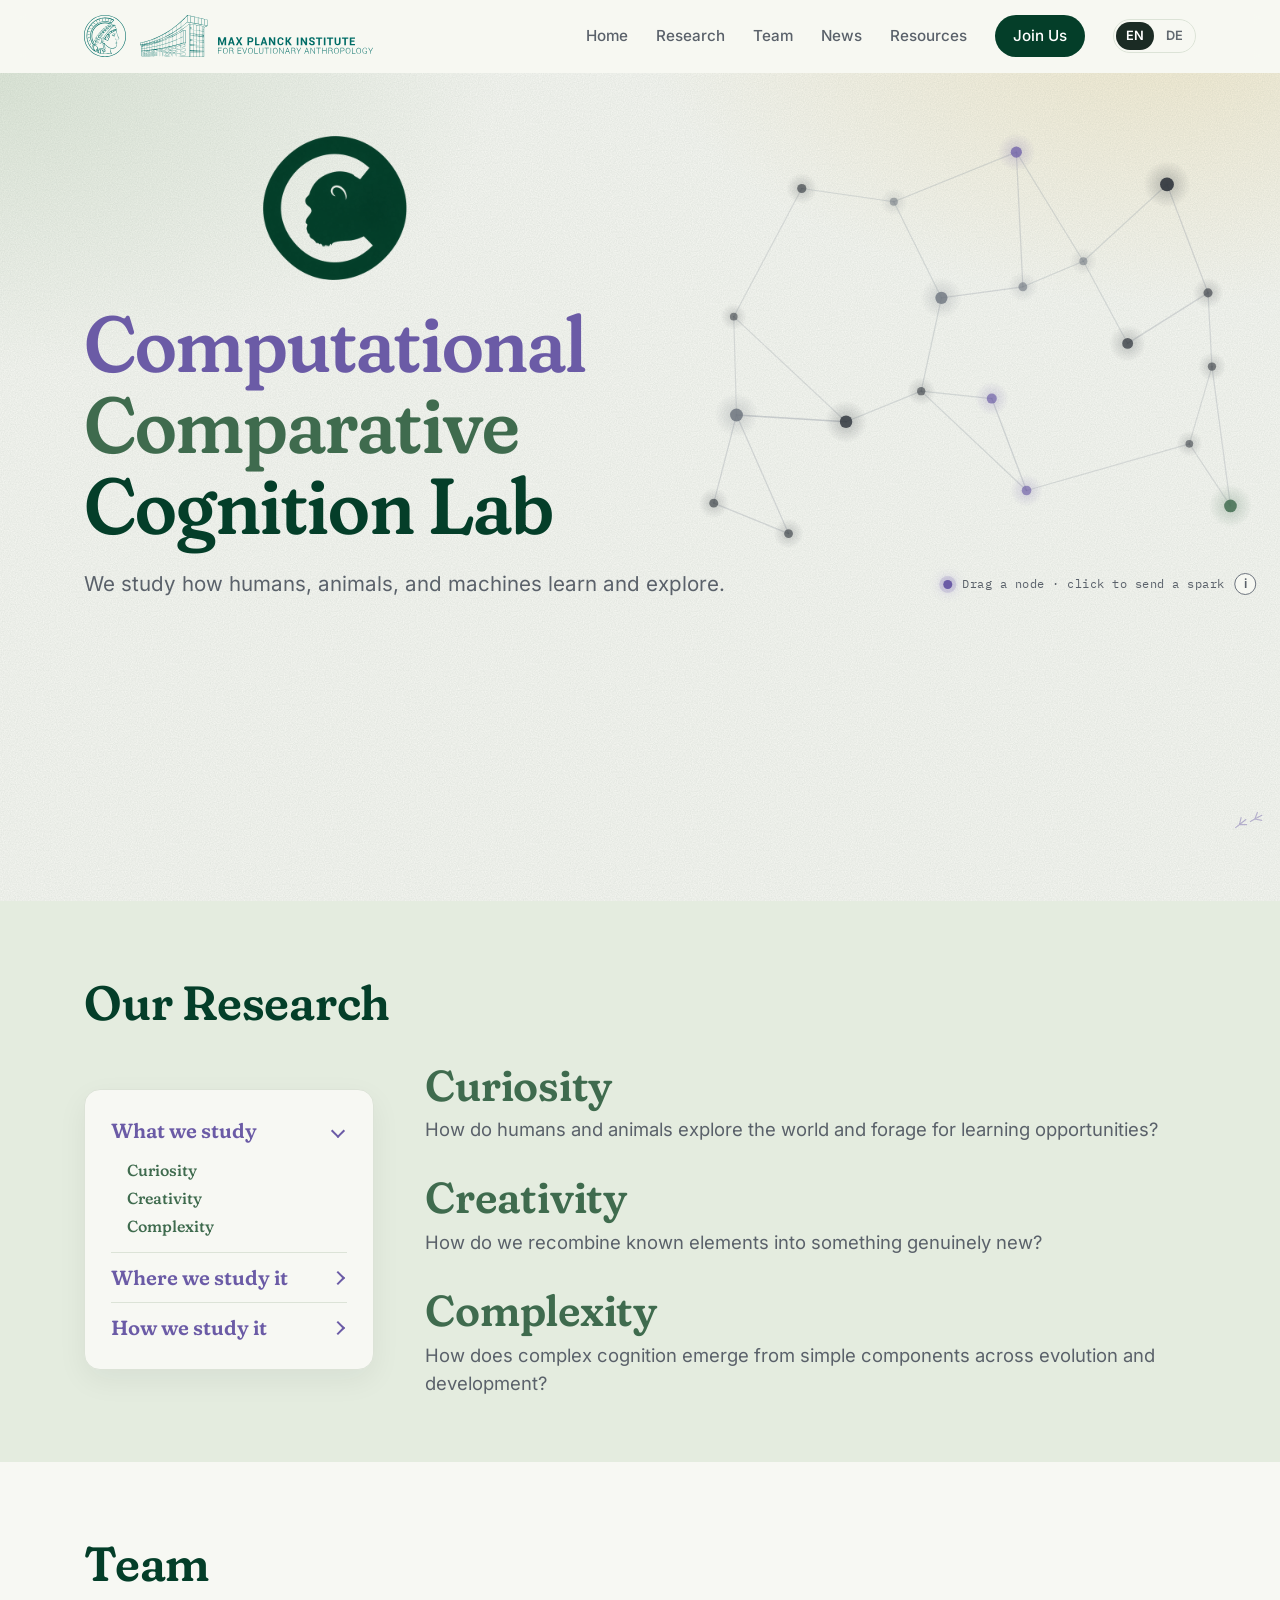
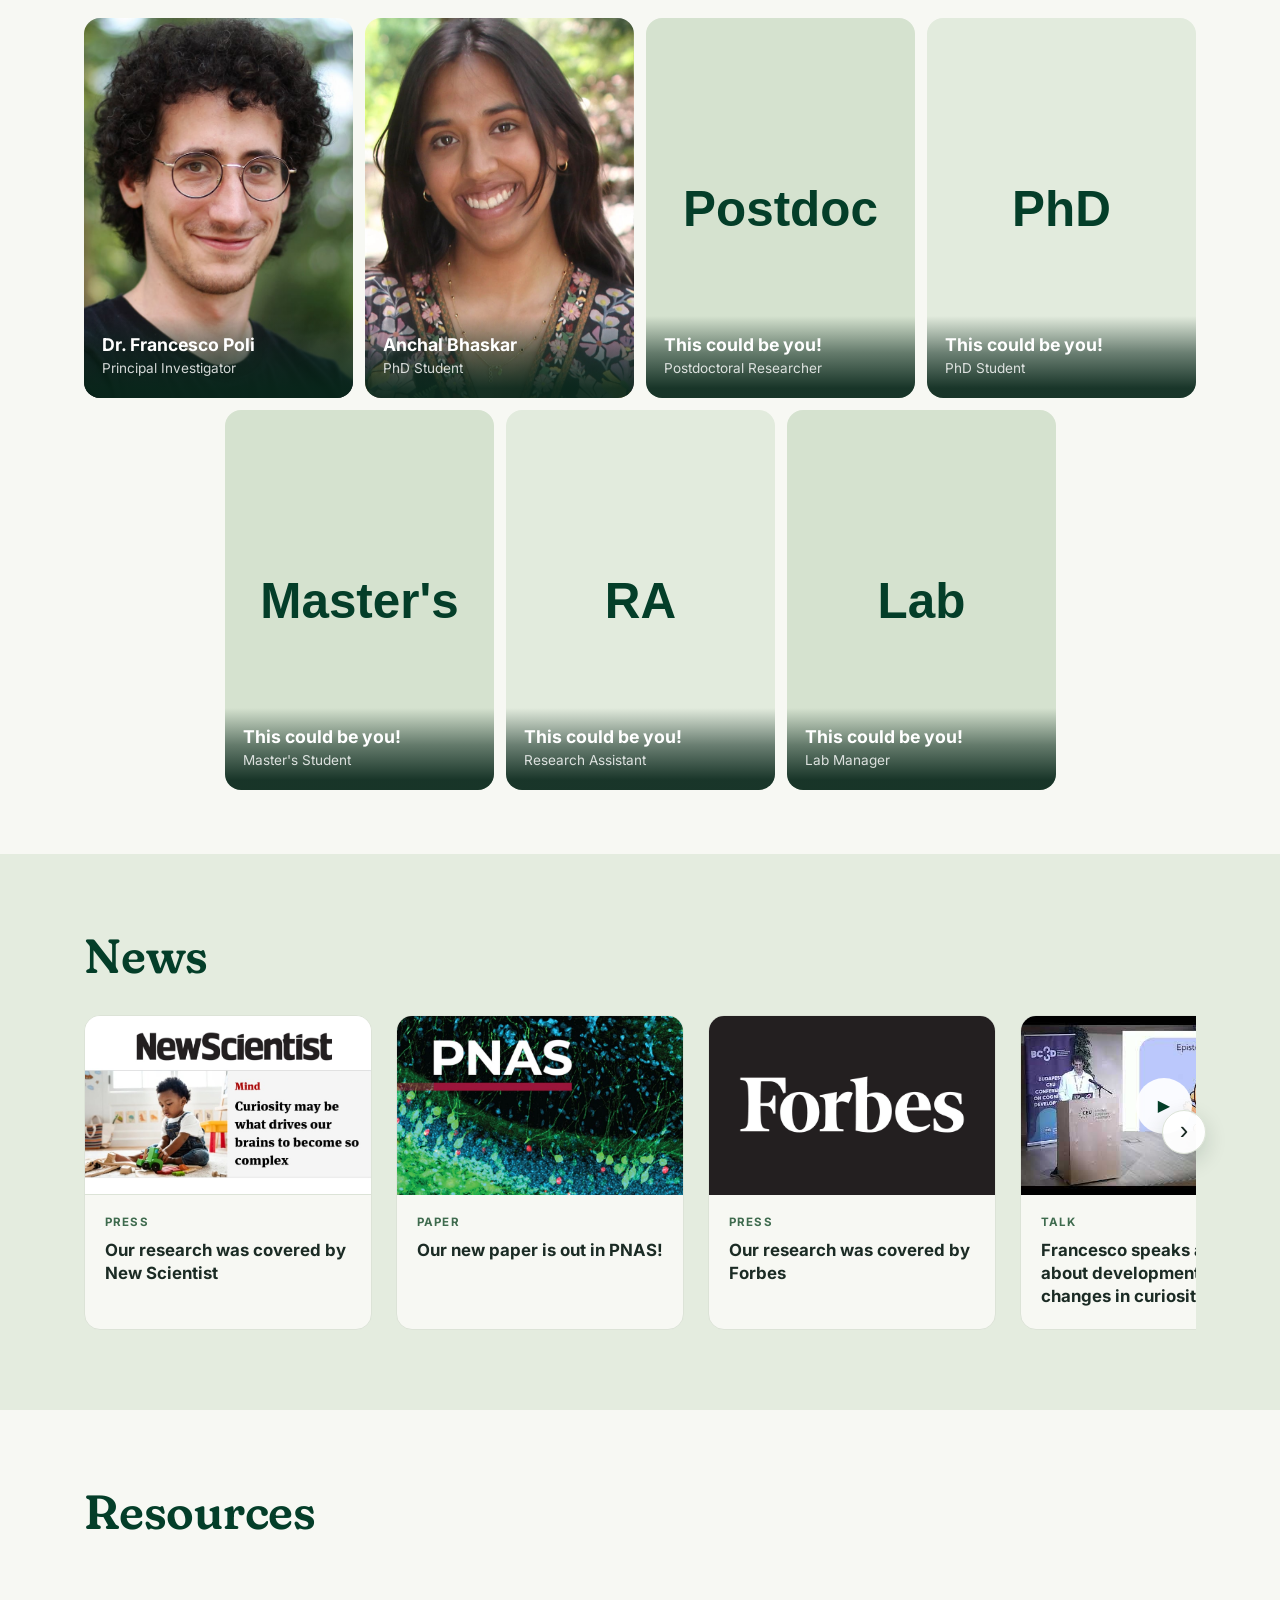
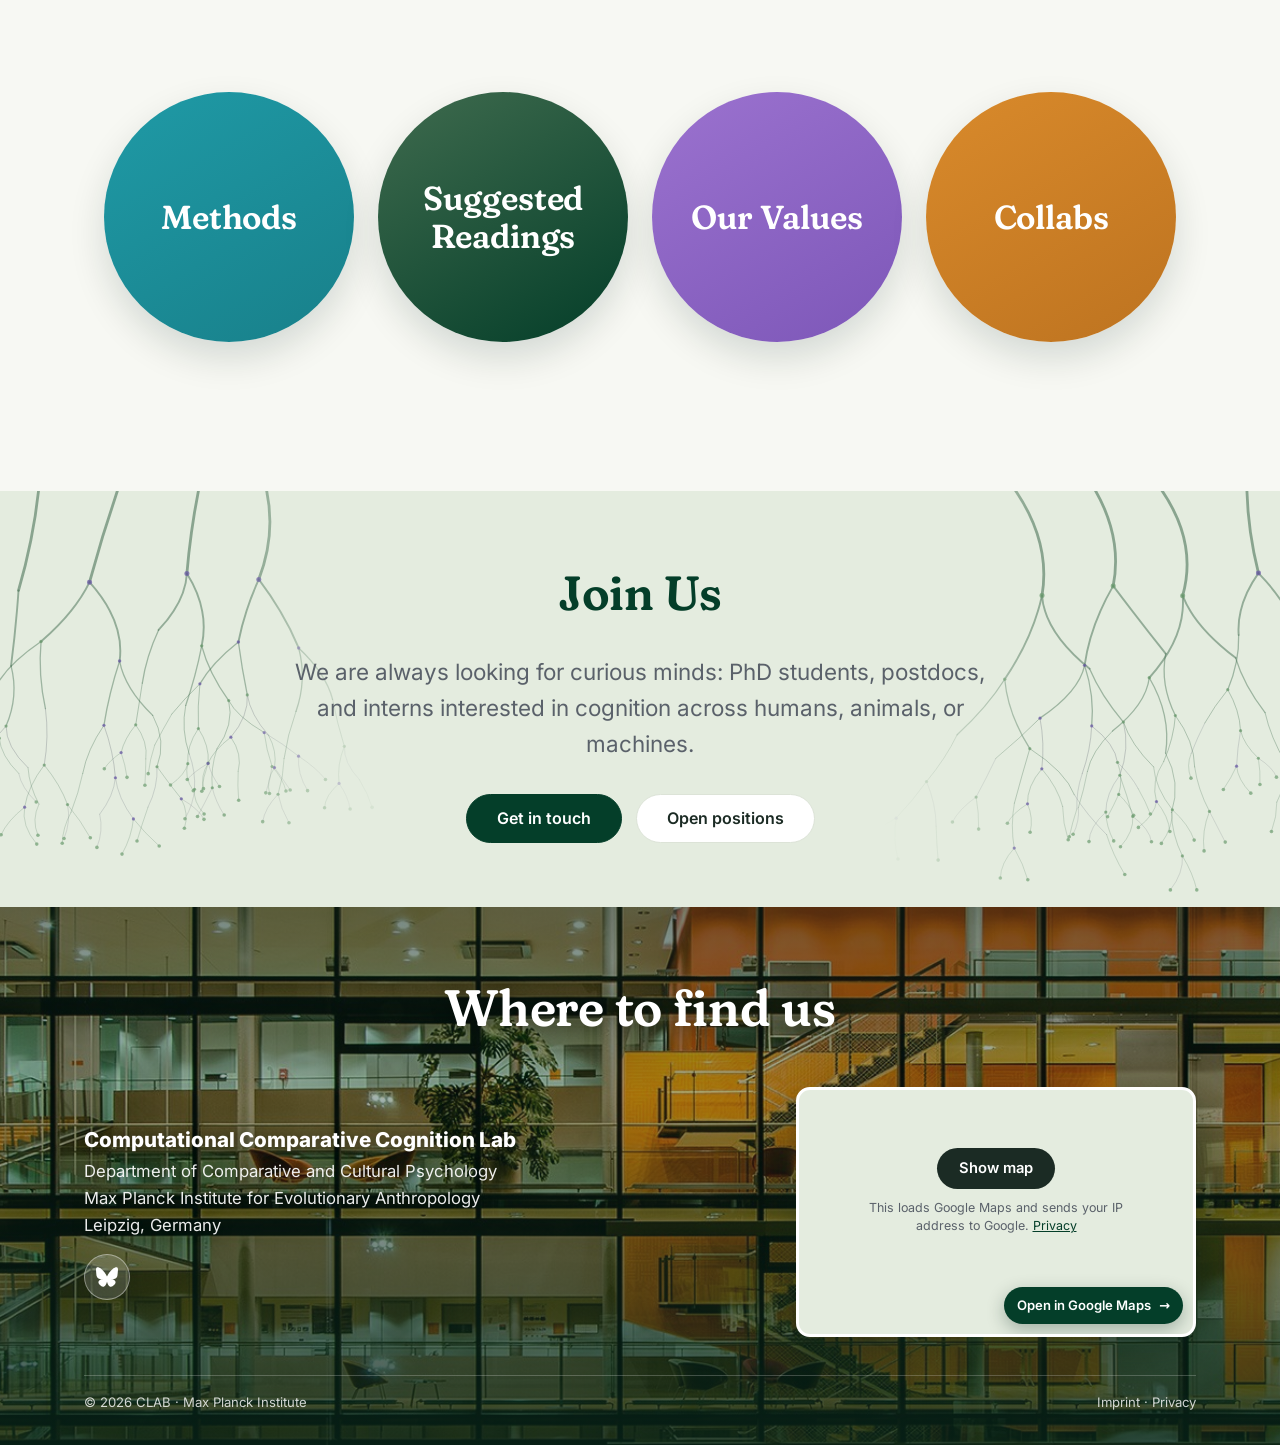
==== commit 4a63506f: "Phone fixes and a sturdier small network - Phones: no grey tap highlight over tapped elements - Rese" ====
--- a/index.html
+++ b/index.html
@@ -6,7 +6,7 @@
   <title>CLAB · Computational Comparative Cognition Lab</title>
   <meta name="description" content="Computational Comparative Cognition Lab (CLAB) at the Max Planck Institute." />
   <link rel="icon" type="image/png" href="assets/img/favicon-green.png" />
-  <link rel="stylesheet" href="assets/css/styles.css?v=38" />
+  <link rel="stylesheet" href="assets/css/styles.css?v=40" />
 </head>
 <body>
 
@@ -519,6 +519,6 @@
     </div>
   </footer>
 
-  <script src="assets/js/main.js?v=34"></script>
+  <script src="assets/js/main.js?v=35"></script>
 </body>
 </html>
--- a/assets/css/styles.css
+++ b/assets/css/styles.css
@@ -49,6 +49,7 @@
 * { box-sizing: border-box; }
 
 html { scroll-padding-top: var(--header-h); } /* menu links jump straight to their section */
+html { -webkit-tap-highlight-color: transparent; } /* phones: no grey box flashing over what is tapped */
 
 body {
   margin: 0;
@@ -179,6 +180,9 @@
   font-family: 'Inter', system-ui, sans-serif; font-size: .9rem; letter-spacing: 0; color: var(--ink); white-space: nowrap;
 }
 .hint-note[hidden] { display: none; }
+@media (max-width: 899px) { /* the hint is centred here: centre the note under it, and let it wrap if needed */
+  .hint-note { right: auto; left: 50%; transform: translateX(-50%); width: max-content; max-width: calc(100vw - 32px); white-space: normal; text-align: center; }
+}
 .hero-hint.note-up .hint-note { top: auto; bottom: calc(100% + 10px); }
 .hint-note a { color: var(--violet); font-weight: 600; text-decoration: underline; text-underline-offset: 3px; }
 .hero-hint i { flex: none; width: 9px; height: 9px; border-radius: 50%; background: var(--violet); box-shadow: 0 0 0 4px rgba(107,91,166,.18), 0 0 12px 2px rgba(184,174,219,.8); }
@@ -404,6 +408,9 @@
   .rs-panel { align-self: start; }
   .rs-text { min-height: 12em; }
   .rs-text > * { align-self: start; }
+  /* the brain a bit smaller (30%) than on large screens, with its click area */
+  .rs-art--how svg[data-item="brain"] image { transform-box: fill-box; transform-origin: center; transform: scale(.7); }
+  .rs-art--how .art-hot[data-item="brain"] { --w: 31% !important; --h: 27% !important; }
 }
 @media (prefers-reduced-motion: reduce) {
   .art-layer:not(.is-revealed), .what-item.is-flash { animation: none !important; }
@@ -723,6 +730,10 @@
   .value-bubble { width: calc((100% - 28px) / 3); max-width: 108px; padding: 4px; font-size: .76rem; }
   .value-text { padding-inline: 6px; }
   .value-text { text-align: left; }
+  /* Methods: DevStart and Neuromatch side by side, Experimentology centred below */
+  .methods-row { flex-wrap: wrap; column-gap: 14px; row-gap: 22px; }
+  .method-item { flex: 0 1 calc((100% - 14px) / 2); }
+  .methods-row > .method-item:nth-child(2) { order: 1; } /* Experimentology */
 }
 
 /* ============ JOIN ============ */
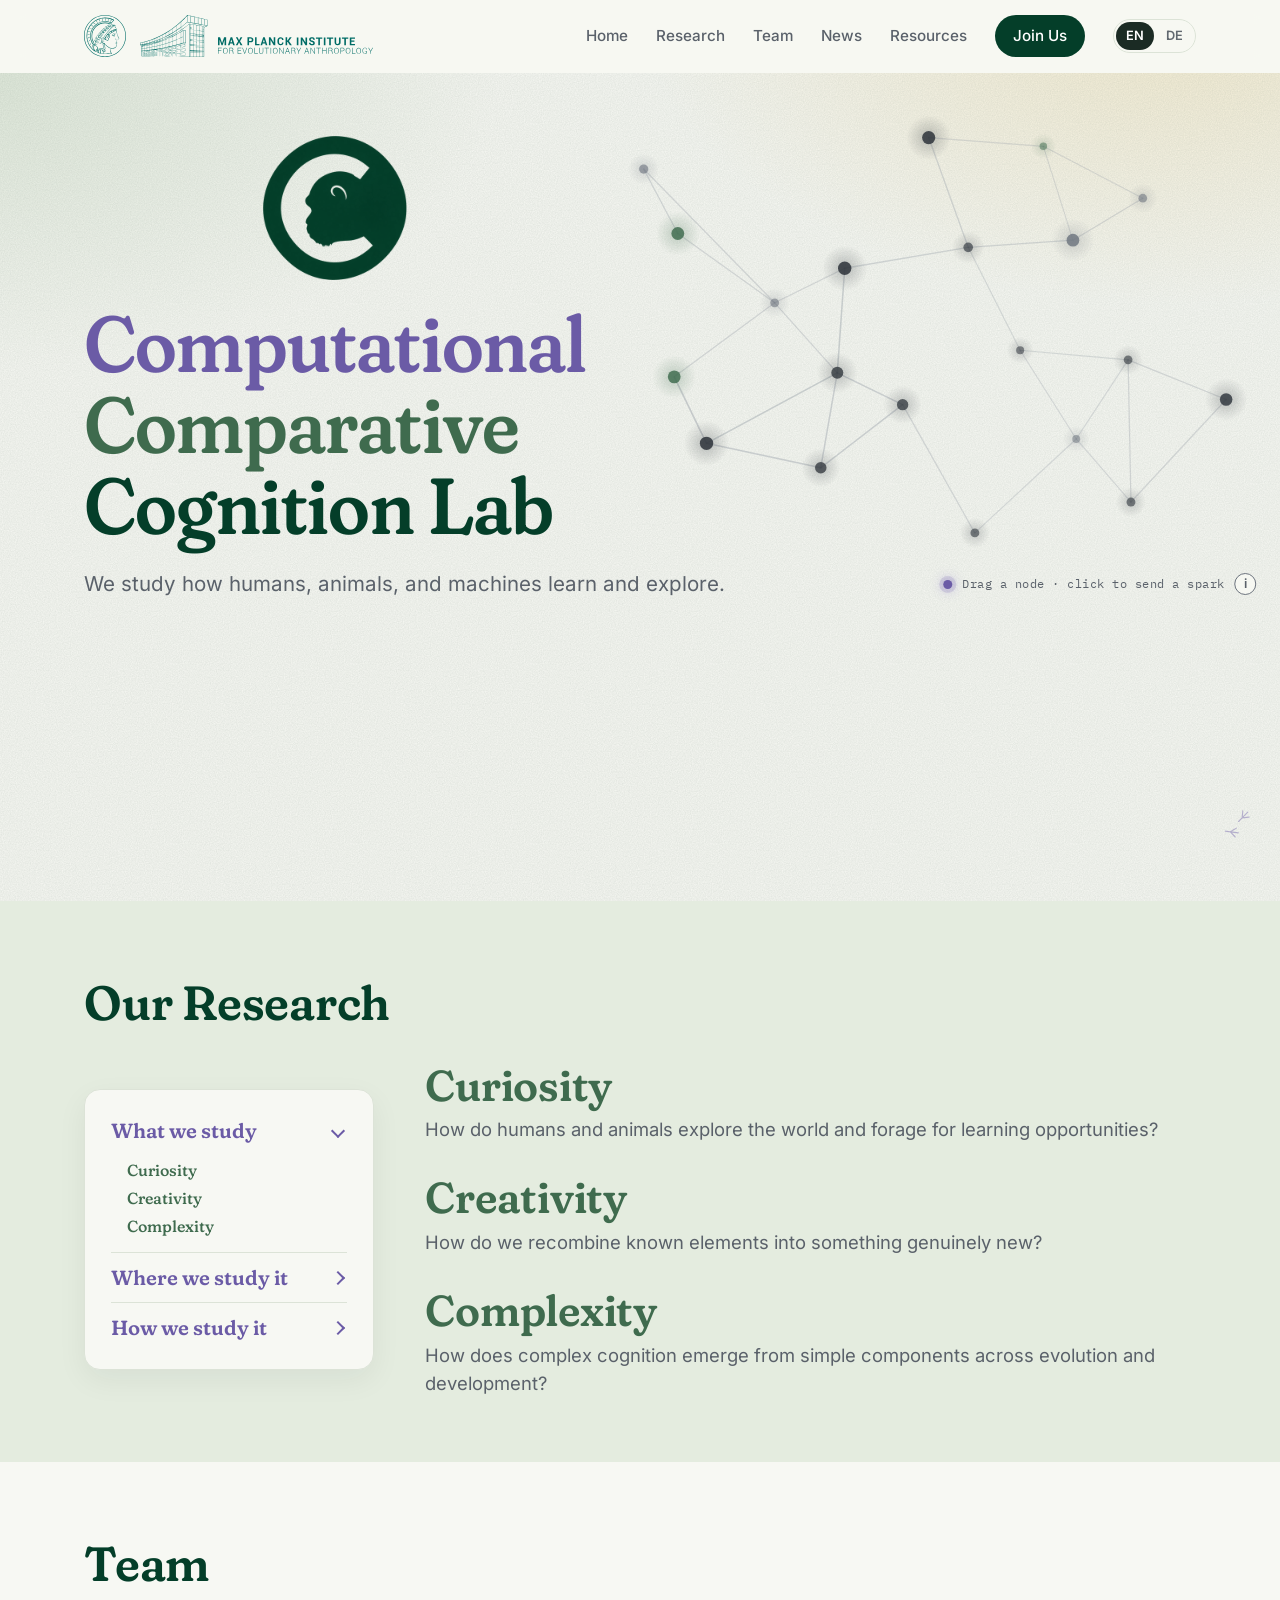
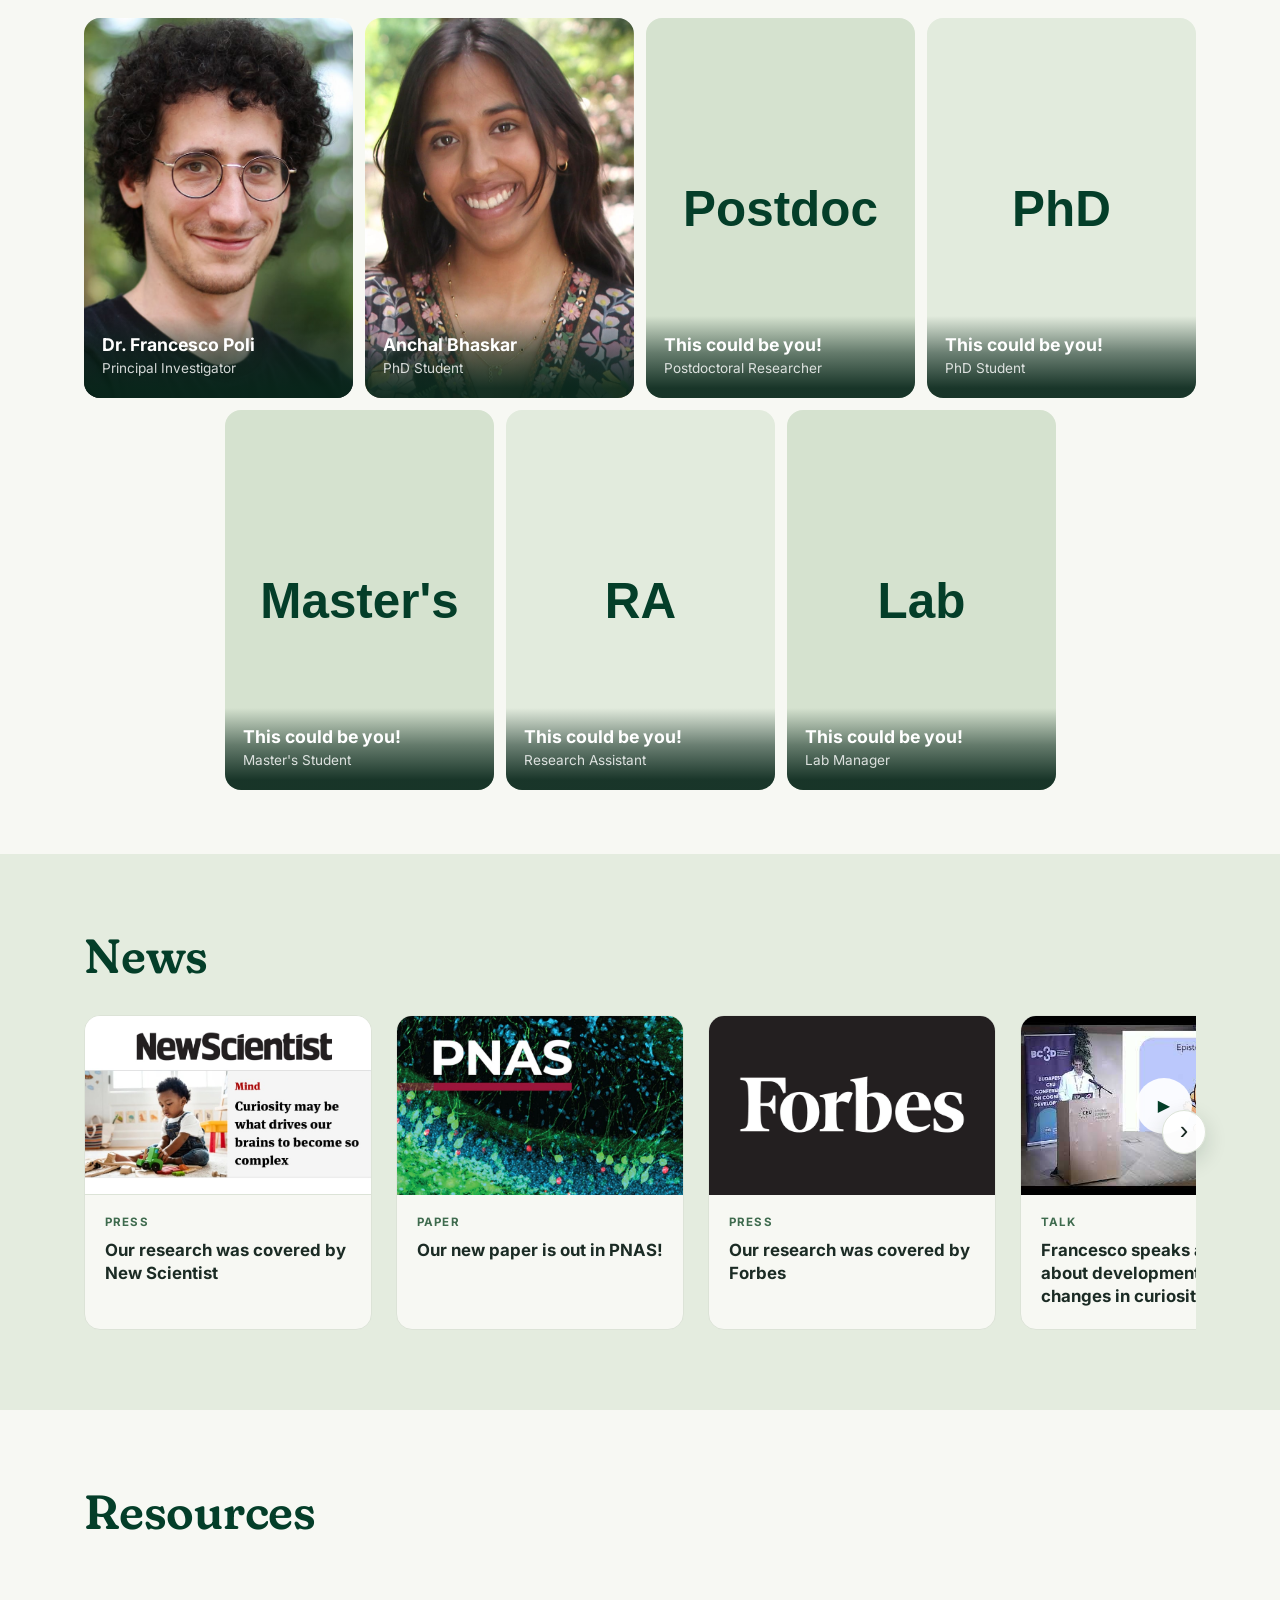
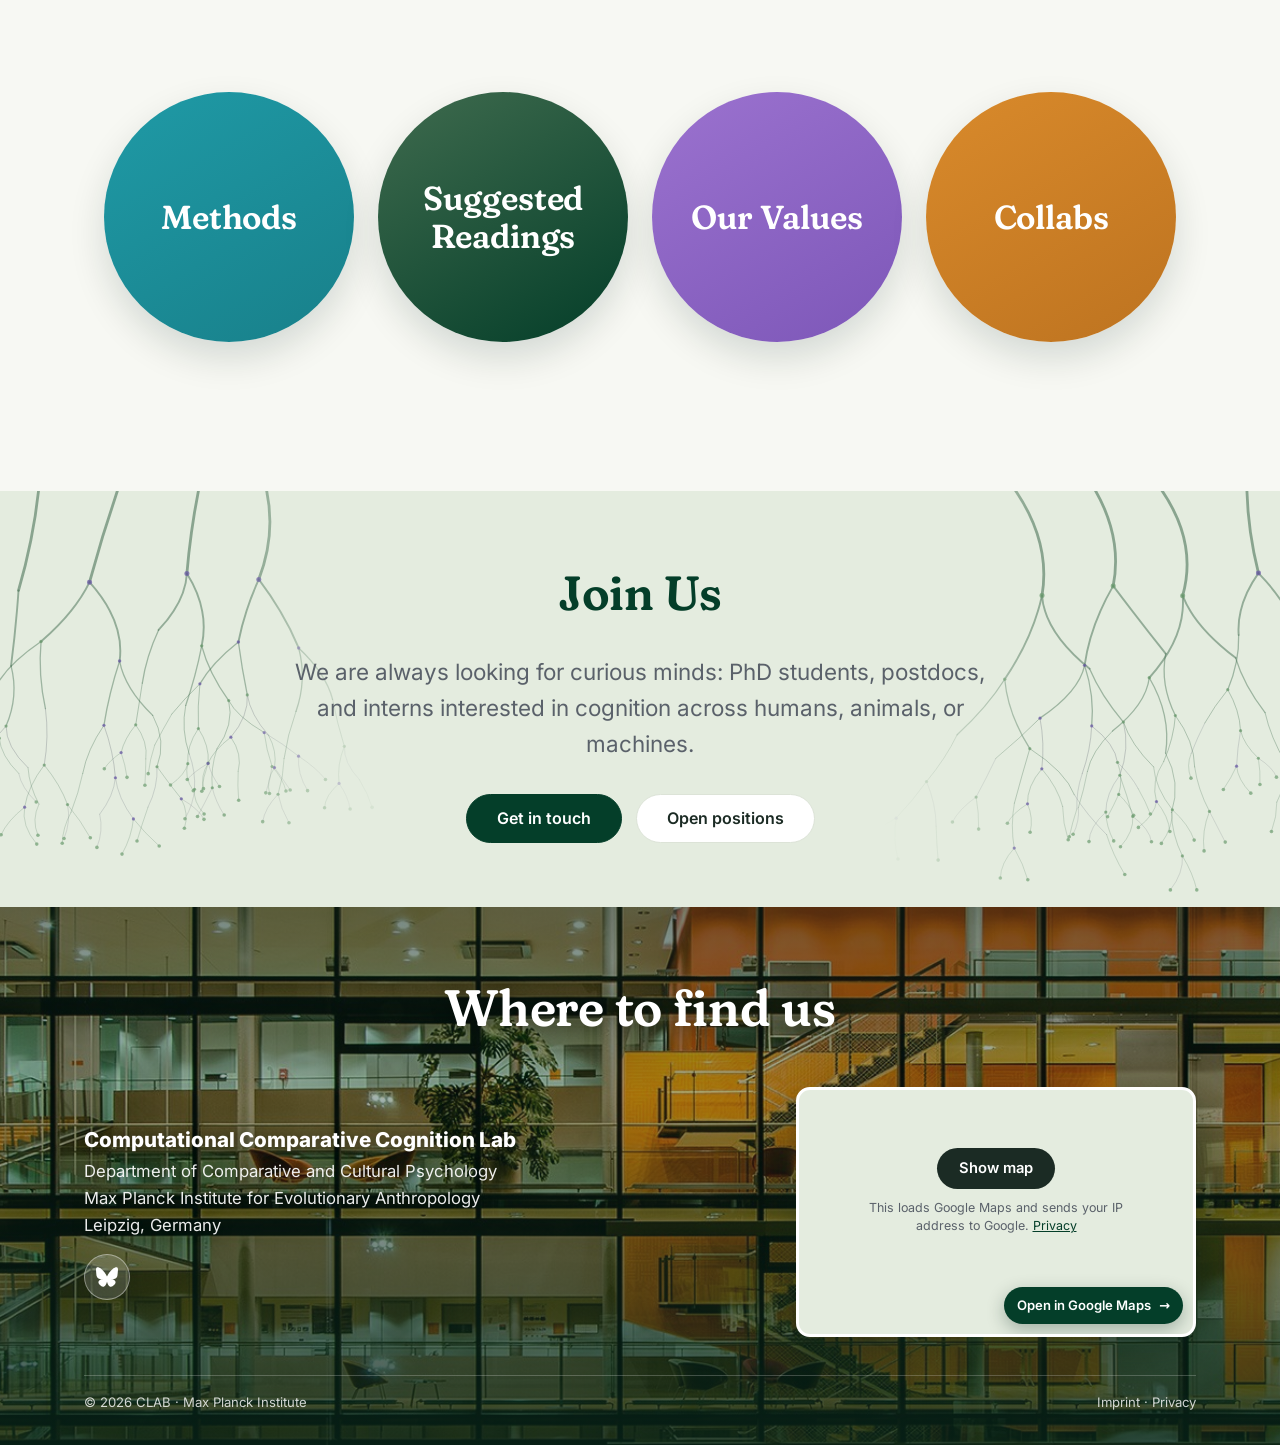
==== commit c5ea983d: "New Transparency text and steadier Resources cards on phones - Our Values: new Transparency text - P" ====
--- a/index.html
+++ b/index.html
@@ -6,7 +6,7 @@
   <title>CLAB · Computational Comparative Cognition Lab</title>
   <meta name="description" content="Computational Comparative Cognition Lab (CLAB) at the Max Planck Institute." />
   <link rel="icon" type="image/png" href="assets/img/favicon-green.png" />
-  <link rel="stylesheet" href="assets/css/styles.css?v=40" />
+  <link rel="stylesheet" href="assets/css/styles.css?v=41" />
 </head>
 <body>
 
@@ -398,7 +398,7 @@
                   <button type="button" class="value-bubble" data-v="slow">Slow science</button>
                 </div>
                 <div class="value-detail">
-                  <p class="value-text" data-v="transparency"><strong class="vt-name">Transparency</strong>It applies to all aspects of research. To communication: mutual goals and expectations should be clear to everyone. To scientific opinions: it is absolutely fine to disagree, and if anything the scientific method is there to help us understand which of conflicting opinions is closer to the truth. To mistakes: we are doing complicated jobs and mistakes can happen, but like every other aspect they should not be hidden. They should be communicated and taken as an opportunity to grow.</p>
+                  <p class="value-text" data-v="transparency"><strong class="vt-name">Transparency</strong>We share data, code and expertise, and that's one first important aspect of transparency. But we also share ideas, voice disagreements, admit mistakes, and try to always give helpful advice: this openness, too, is foundational to us and our work.</p>
                   <p class="value-text" data-v="care"><strong class="vt-name">Care</strong>In the lab, mutual care and respect are valued. We are a team, and goals are always shared. Helping each other and making sure that we are all thriving is foundational to who we are as a team.</p>
                   <p class="value-text" data-v="slow"><strong class="vt-name">Slow science</strong>Slow does not mean idle: there is a lot to do in a research project, many aspects to think about and keep track of, but they should not be rushed. The focus is on learning and understanding, not delivering. We are the only known animal in the universe with a chance to understand where we come from and who we are. Let's take this as an exciting gift, not a stressful chore. <a class="value-link" href="https://www.slow-science.com/" target="_blank" rel="noopener">Find out more <span class="arrow-x">&rarr;</span></a></p>
                 </div>
--- a/assets/css/styles.css
+++ b/assets/css/styles.css
@@ -717,16 +717,22 @@
   .res-deck.has-open .res-circle.is-open {
     width: 100%; height: auto; border-radius: 18px; flex: none; animation: none;
   }
-  .res-inner { max-width: none; padding: 22px 24px; }
+  /* tapping a card changes nothing in the others: same title size, padding and spacing */
+  .res-inner,
+  .res-deck.has-open .res-circle:not(.is-open) .res-inner { max-width: none; padding: 22px 24px; }
   .res-title,
-  .res-deck.has-open .res-circle .res-title { font-size: 1.4rem; }
+  .res-deck.has-open .res-circle:not(.is-open) .res-title,
+  .res-deck.has-open .res-circle.is-open .res-title { font-size: 1.4rem; }
+  .methods-row, .res-methods.is-open .methods-row { margin-top: 32px; } /* room between the tagline and the logos */
+  .res-values.is-open .values-row { margin-top: 0; }
   .res-body,
   .res-deck.has-open .res-circle.is-open .res-body {
     opacity: 1; max-height: none; margin-top: 10px;
   }
   /* Values: tap a bubble to read it, one at a time (as on larger screens) */
-  .res-values .res-inner { padding-inline: 12px; }
-  .values-row { margin-bottom: 14px; gap: 8px; padding: 8px 6px; } /* room for the picked bubble to grow */
+  .res-values .res-inner,
+  .res-deck.has-open .res-values.res-circle:not(.is-open) .res-inner { padding-inline: 12px; }
+  .values-row { margin-bottom: 14px; gap: 8px; padding: 14px 6px 8px; } /* room for the picked bubble to grow (and its ring) */
   .value-bubble { width: calc((100% - 28px) / 3); max-width: 108px; padding: 4px; font-size: .76rem; }
   .value-text { padding-inline: 6px; }
   .value-text { text-align: left; }
